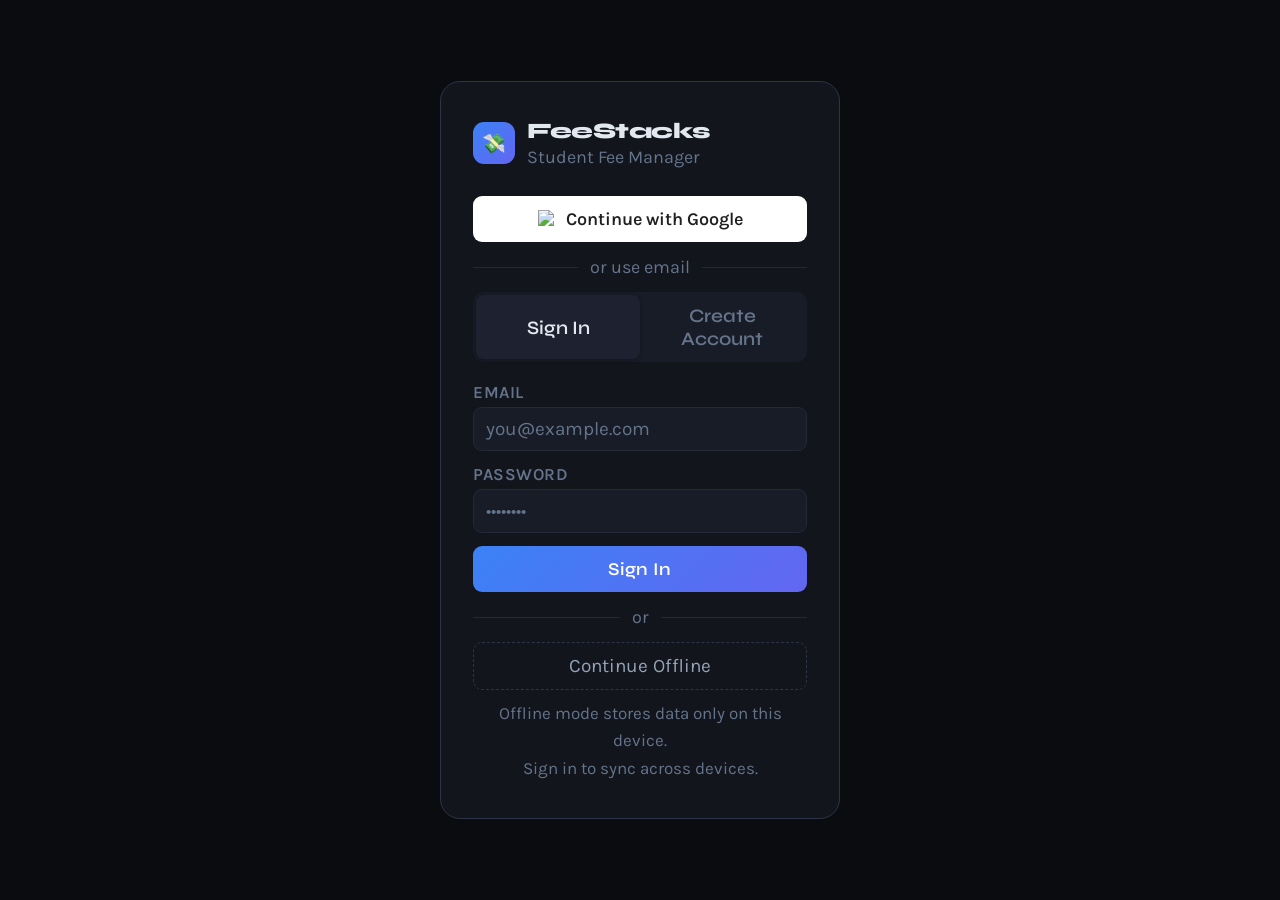
==== admin.html @ 05fa2f5c "updated project with new code" ====
<!DOCTYPE html>
<html lang="en" data-theme="dark">
<head>
  <meta charset="UTF-8">
  <meta name="viewport" content="width=device-width, initial-scale=1.0">
  <title>FeeStacks — Student Fee Manager</title>
  <meta name="description" content="FeeStacks — Smart student fee management for tutors and coaching centres.">
  <meta name="theme-color" content="#0a0c10">
  <link href="https://fonts.googleapis.com/css2?family=Syne:wght@400;600;700;800&family=Karla:wght@300;400;500;600&display=swap" rel="stylesheet">
  <link rel="stylesheet" href="css/base.css">
  <link rel="stylesheet" href="css/sidebar.css">
  <link rel="stylesheet" href="css/newfeatures.css">
  <link rel="stylesheet" href="css/app.css">
  <link rel="stylesheet" href="css/components.css">
<style>
  .sync-dot.error { background: var(--red); box-shadow: 0 0 6px rgba(239,68,68,.5); }
  .sync-status { cursor: help; }
</style>
</head>
<body>

<!-- ═══════════════ AUTH SCREEN ═══════════════ -->
<div id="auth-screen">
  <div class="auth-card">
    <div class="auth-logo">
      <div class="auth-logo-icon">💸</div>
      <div>
        <div class="auth-logo-name">FeeStacks</div>
        <div class="auth-logo-sub">Student Fee Manager</div>
      </div>
    </div>

    <button class="btn-google" onclick="doGoogleLogin()">
      <img src="https://www.gstatic.com/firebasejs/ui/2.0.0/images/auth/google.svg" alt="G">
      Continue with Google
    </button>

    <div class="auth-divider"><span>or use email</span></div>

    <div class="auth-tabs">
      <button class="auth-tab active" onclick="switchAuthTab('login',this)">Sign In</button>
      <button class="auth-tab" onclick="switchAuthTab('signup',this)">Create Account</button>
    </div>

    <div id="auth-login">
      <div class="fg"><label>Email</label><input class="fi" type="email" id="login-email" placeholder="you@example.com"></div>
      <div class="fg"><label>Password</label><input class="fi" type="password" id="login-pass" placeholder="••••••••"></div>
      <button class="btn-primary" onclick="doLogin()">Sign In</button>
    </div>
    <div id="auth-signup" style="display:none">
      <div class="fg"><label>Email</label><input class="fi" type="email" id="signup-email" placeholder="you@example.com"></div>
      <div class="fg"><label>Password</label><input class="fi" type="password" id="signup-pass" placeholder="min 6 characters"></div>
      <button class="btn-primary" onclick="doSignup()">Create Account</button>
    </div>

    <div class="auth-divider"><span>or</span></div>
    <button class="btn-offline" onclick="goOffline()">Continue Offline</button>
    <p class="auth-note">Offline mode stores data only on this device.<br>Sign in to sync across devices.</p>
  </div>
</div>

<!-- ═══════════════ APP SCREEN ═══════════════ -->
<div id="app-screen">
<div id="app-layout">

  <!-- SIDEBAR -->
  <div id="sidebar">
    <div class="sidebar-logo">
      <div class="sidebar-logo-icon">💸</div>
      <div class="sidebar-logo-name">FeeStacks</div>
    </div>
    <div class="sidebar-nav">
      <button class="nav-item active" data-page="students" onclick="navigateTo('students')">
        <span class="nav-icon">👨‍🎓</span><span class="nav-label">Students</span>
      </button>
      <button class="nav-item" data-page="faculty" onclick="navigateTo('faculty')">
        <span class="nav-icon">👩‍🏫</span><span class="nav-label">Faculty</span>
      </button>
      <button class="nav-item" data-page="attendance" onclick="navigateTo('attendance')">
        <span class="nav-icon">📝</span><span class="nav-label">Attendance</span>
      </button>
      <button class="nav-item" data-page="timetable" onclick="navigateTo('timetable')">
        <span class="nav-icon">📅</span><span class="nav-label">Timetable</span>
      </button>
      <button class="nav-item" data-page="programs" onclick="navigateTo('programs')">
        <span class="nav-icon">🎓</span><span class="nav-label">Special Programs</span>
      </button>
      <button class="nav-item" data-page="graph" onclick="navigateTo('graph')">
        <span class="nav-icon">📊</span><span class="nav-label">Graph</span>
      </button>
      <button class="nav-item" data-page="settings" onclick="navigateTo('settings')">
        <span class="nav-icon">⚙️</span><span class="nav-label">Settings</span>
      </button>
    </div>
  </div>

  <!-- MAIN AREA -->
  <div class="app-main">

    <!-- TOP NAV -->
    <nav id="main-nav">
      <div class="nav-logo" style="gap:8px">
        <button onclick="toggleSidebar()" style="background:none;border:none;cursor:pointer;font-size:18px;color:var(--muted);padding:4px">☰</button>
        <div id="page-title" style="font-family:var(--font-d);font-size:16px;font-weight:700;color:var(--muted2)">Students</div>
      </div>
      <div class="nav-right">
        <button id="theme-toggle" onclick="toggleTheme()" title="Toggle theme">☀️</button>
        <div class="sync-status" id="sync-wrap" style="cursor:help">
          <div class="sync-dot" id="sync-dot"></div>
          <span id="sync-label">Offline</span>
        </div>
        <div class="user-chip" id="user-chip" style="display:none">
          <span>👤</span><span id="user-email-label"></span>
        </div>
        <button class="btn-logout" onclick="doLogout()">Sign Out</button>
      </div>
    </nav>

    <!-- ═══ STUDENTS PAGE ═══ -->
    <div id="page-students" class="page">
      <div class="summary-strip">
        <div class="sum-card" style="animation-delay:.05s"><div class="sum-label">Total Students</div><div class="sum-val" id="s-total">0</div><div class="sum-sub">enrolled</div></div>
        <div class="sum-card" style="animation-delay:.1s"><div class="sum-label">Collected (All Time)</div><div class="sum-val green" id="s-collected">₹0</div><div class="sum-sub">total received</div></div>
        <div class="sum-card" style="animation-delay:.15s"><div class="sum-label">Outstanding</div><div class="sum-val red" id="s-pending">₹0</div><div class="sum-sub">fees due</div></div>
        <div class="sum-card" style="animation-delay:.2s"><div class="sum-label">Overdue (2+ mo)</div><div class="sum-val yellow" id="s-overdue">0</div><div class="sum-sub">students</div></div>
      </div>
      <div class="main-grid">
        <!-- List -->
        <div>
          <div class="panel">
            <div class="panel-head">
              <div class="panel-title">All Students</div>
              <span id="list-count" class="list-count">0 students</span>
            </div>
            <div class="panel-body">
              <!-- MESSAGE ALL BAR -->
              <div class="msg-all-bar">
                <button class="btn-msg-all" onclick="openMessageAll('all')">💬 Message All Students</button>
                <button class="btn-msg-all dues" onclick="openMessageAll('dues')">⚠️ Message Students with Dues</button>
              </div>
              <div class="controls">
                <div class="search-wrap">
                  <span class="search-icon">🔍</span>
                  <input type="text" id="search-inp" placeholder="Search by name, class, board…" oninput="renderStudents()">
                </div>
                <div class="filter-tabs">
                  <button class="ftab active" onclick="setFilter('all',this)">All</button>
                  <button class="ftab" onclick="setFilter('red',this)">Overdue</button>
                  <button class="ftab" onclick="setFilter('blue',this)">Partial</button>
                  <button class="ftab" onclick="setFilter('green',this)">Paid</button>
                </div>
              </div>
              <div class="students-list" id="students-list">
                <div class="empty-state"><div class="empty-icon">📋</div><p>No students yet</p><small>Add a student using the form →</small></div>
              </div>
            </div>
          </div>
        </div>
        <!-- Form -->
        <div>
          <div class="panel form-sticky">
            <div class="panel-head"><div class="panel-title">Enroll New Student</div></div>
            <div class="panel-body">
              <div class="form-row">
                <div class="fg"><label>Full Name *</label><input class="fi" type="text" id="f-name" placeholder="e.g. Rahul Sharma"></div>
                <div class="fg"><label>Phone / Parent</label><input class="fi" type="text" id="f-phone" placeholder="+91 98765 43210"></div>
              </div>
              <div class="form-row">
                <div class="fg"><label>Class *</label>
                  <select class="fi" id="f-class">
                    <option value="">Select class</option>
                    <option>Class 1</option><option>Class 2</option><option>Class 3</option><option>Class 4</option><option>Class 5</option><option>Class 6</option><option>Class 7</option><option>Class 8</option><option>Class 9</option><option>Class 10</option><option>Class 11</option><option>Class 12</option><option>College / Other</option>
                  </select>
                </div>
                <div class="fg"><label>Board *</label>
                  <select class="fi" id="f-board">
                    <option value="">Select board</option>
                    <option>CBSE</option><option>ICSE</option><option>State Board</option><option>IB</option><option>IGCSE</option><option>Other</option>
                  </select>
                </div>
              </div>
              <div class="fg"><label>School Name</label><input class="fi" type="text" id="f-school" placeholder="e.g. Delhi Public School"></div>
              <div class="form-row">
                <div class="fg"><label>Subject / Course</label><input class="fi" type="text" id="f-course" placeholder="e.g. Physics, Maths"></div>
                <div class="fg"><label>Joining Date *</label><input class="fi" type="date" id="f-date"></div>
              </div>
              <div class="fg"><label>Monthly Fee (₹) *</label>
                <div class="pfx-wrap"><span class="pfx">₹</span><input class="fi pfx-input" type="number" id="f-fee" placeholder="e.g. 2500" min="0"></div>
              </div>
              <div class="fg"><label>Enrollment Type</label>
                <select class="fi" id="f-progtype">
                  <option value="regular">Regular Class</option>
                  <option value="summer">Summer Program</option>
                  <option value="winter">Winter Program</option>
                  <option value="both">Regular + Special Program</option>
                </select>
              </div>
              <div class="section-sep">One-Time Special Fees <span style="font-weight:400;text-transform:none;letter-spacing:0">(optional)</span></div>
              <div class="special-fees-list" id="form-sf-list"></div>
              <div class="sf-add-row">
                <input class="fi sf-fi" type="text" id="sf-name-inp" placeholder="Label (e.g. Books, Kit)">
                <input class="fi sf-fi sf-amt-inp" type="number" id="sf-amt-inp" placeholder="₹ Amt" min="0">
                <button class="btn-add-sf" onclick="addFormSF()">+ Add</button>
              </div>
              <button class="btn-primary" style="margin-top:18px" onclick="addStudent()">+ Enroll Student</button>
            </div>
          </div>
        </div>
      </div>
    </div>

    <!-- ═══ FACULTY PAGE ═══ -->
    <div id="page-faculty" class="page" style="display:none">
      <div class="fac-summary-strip">
        <div class="sum-card"><div class="sum-label">Total Teachers</div><div class="sum-val" id="fac-total">0</div><div class="sum-sub">faculty</div></div>
        <div class="sum-card"><div class="sum-label">Monthly Payroll</div><div class="sum-val yellow" id="fac-total-sal">₹0</div><div class="sum-sub">total salaries</div></div>
        <div class="sum-card"><div class="sum-label">Paid This Month</div><div class="sum-val green" id="fac-paid-sal">₹0</div><div class="sum-sub">salaries paid</div></div>
        <div class="sum-card"><div class="sum-label">Still Due</div><div class="sum-val red" id="fac-due-sal">₹0</div><div class="sum-sub">unpaid salaries</div></div>
      </div>
      <div class="main-grid">
        <div>
          <div class="panel">
            <div class="panel-head"><div class="panel-title">Faculty</div></div>
            <div class="panel-body">
              <div class="faculty-list" id="faculty-list">
                <div class="empty-state"><div class="empty-icon">👩‍🏫</div><p>No faculty added yet</p><small>Add teachers using the form →</small></div>
              </div>
            </div>
          </div>
        </div>
        <div>
          <div class="panel form-sticky">
            <div class="panel-head"><div class="panel-title">Add Teacher</div></div>
            <div class="panel-body">
              <div class="form-row">
                <div class="fg"><label>Full Name *</label><input class="fi" type="text" id="fac-name" placeholder="e.g. Priya Nair"></div>
                <div class="fg"><label>Phone</label><input class="fi" type="text" id="fac-phone" placeholder="+91 98765 43210"></div>
              </div>
              <div class="form-row">
                <div class="fg"><label>Monthly Salary *</label>
                  <div class="pfx-wrap"><span class="pfx">₹</span><input class="fi pfx-input" type="number" id="fac-salary" placeholder="e.g. 20000" min="0"></div>
                </div>
                <div class="fg"><label>Joining Date *</label><input class="fi" type="date" id="fac-date"></div>
              </div>
              <div class="fg"><label>Qualification</label><input class="fi" type="text" id="fac-qual" placeholder="e.g. M.Sc Physics, B.Ed"></div>
              <div class="section-sep">Subjects / Classes</div>
              <div class="subject-tags-wrap" id="faculty-subject-tags"></div>
              <div class="subject-inp-row">
                <input class="fi" type="text" id="fac-subject-inp" placeholder="e.g. Class 9 Physics" onkeydown="if(event.key==='Enter'){addFacultySubject();event.preventDefault();}">
                <button onclick="addFacultySubject()">+ Add</button>
              </div>
              <button class="btn-primary" style="margin-top:18px" onclick="addFaculty()">+ Add Teacher</button>
            </div>
          </div>
        </div>
      </div>
    </div>

    <!-- ═══ PROGRAMS PAGE ═══ -->
    <div id="page-programs" class="page" style="display:none">
      <div class="main-grid">
        <div>
          <div class="panel">
            <div class="panel-head"><div class="panel-title">Special Programs</div></div>
            <div class="panel-body">
              <div class="programs-list" id="programs-list">
                <div class="empty-state"><div class="empty-icon">🎓</div><p>No programs yet</p><small>Create a special program using the form →</small></div>
              </div>
            </div>
          </div>
        </div>
        <div>
          <div class="panel form-sticky">
            <div class="panel-head"><div class="panel-title">Create Program</div></div>
            <div class="panel-body">
              <div class="fg"><label>Program Name *</label><input class="fi" type="text" id="prog-name" placeholder="e.g. Summer Bootcamp 2025"></div>
              <div class="fg"><label>Program Fee (₹) *</label>
                <div class="pfx-wrap"><span class="pfx">₹</span><input class="fi pfx-input" type="number" id="prog-fee" placeholder="e.g. 5000" min="0"></div>
              </div>
              <div class="section-sep">Program Duration</div>
              <div class="form-row">
                <div class="fg"><label>Start Month</label>
                  <select class="fi" id="prog-start-month">
                    <option value="">Month</option>
                    <option value="1">January</option><option value="2">February</option><option value="3">March</option><option value="4">April</option><option value="5">May</option><option value="6">June</option><option value="7">July</option><option value="8">August</option><option value="9">September</option><option value="10">October</option><option value="11">November</option><option value="12">December</option>
                  </select>
                </div>
                <div class="fg"><label>Start Year</label><input class="fi" type="number" id="prog-start-year" placeholder="e.g. 2025" min="2020" max="2035"></div>
              </div>
              <div class="form-row">
                <div class="fg"><label>End Month</label>
                  <select class="fi" id="prog-end-month">
                    <option value="">Month</option>
                    <option value="1">January</option><option value="2">February</option><option value="3">March</option><option value="4">April</option><option value="5">May</option><option value="6">June</option><option value="7">July</option><option value="8">August</option><option value="9">September</option><option value="10">October</option><option value="11">November</option><option value="12">December</option>
                  </select>
                </div>
                <div class="fg"><label>End Year</label><input class="fi" type="number" id="prog-end-year" placeholder="e.g. 2025" min="2020" max="2035"></div>
              </div>
              <div class="fg"><label>Description (optional)</label><input class="fi" type="text" id="prog-desc" placeholder="Brief description…"></div>
              <button class="btn-primary" style="margin-top:6px" onclick="addProgram()">+ Create Program</button>
            </div>
          </div>
        </div>
      </div>
    </div>

    <!-- ═══ GRAPH PAGE ═══ -->
    <div id="page-graph" class="page" style="display:none">
      <div class="graph-controls">
        <button class="graph-tab active" onclick="setGraphMode('current',this)">This Month</button>
        <button class="graph-tab" onclick="setGraphMode('3months',this)">Last 3 Months</button>
        <button class="graph-tab" onclick="setGraphMode('6months',this)">Last 6 Months</button>
        <button class="graph-tab" onclick="setGraphMode('year',this)">Last 12 Months</button>
      </div>
      <div class="graph-canvas-wrap">
        <canvas id="revenue-chart"></canvas>
      </div>
    </div>

    <!-- ═══ ATTENDANCE PAGE ═══ -->
    <div id="page-attendance" class="page" style="display:none">
      <div class="att-controls-bar">
        <div class="att-date-nav">
          <button onclick="changeAttendanceDate(-1)">◀</button>
          <span id="att-date-display">Today</span>
          <button onclick="changeAttendanceDate(1)">▶</button>
        </div>
        <input type="date" class="att-date-picker" id="att-date-inp"
          onchange="goToAttendanceDate(this.value)">
      </div>
      <div id="att-summary"></div>
      <div id="att-class-filter"></div>
      <div id="attendance-list"></div>
    </div>

    <!-- ═══ TIMETABLE PAGE ═══ -->
    <div id="page-timetable" class="page" style="display:none">
      <!-- Working Days -->
      <div class="tt-setup-panel">
        <div class="tt-setup-title">⚙️ Working Days</div>
        <div class="tt-days-wrap" id="tt-days-wrap"></div>
      </div>

      <!-- Day Tabs -->
      <div style="display:flex;gap:8px;flex-wrap:wrap;margin-bottom:20px" id="tt-day-tabs"></div>

      <!-- Per-day settings -->
      <div class="tt-setup-panel" id="tt-day-settings"></div>

      <!-- Grid -->
      <div class="panel" style="margin-top:20px">
        <div class="panel-head"><div class="panel-title">📅 Schedule</div></div>
        <div class="panel-body"><div id="tt-grid"></div></div>
      </div>
    </div>

    <!-- ═══- ═══ SETTINGS PAGE ═══ -->
    <div id="page-settings" class="page" style="display:none">
      <div class="panel" style="max-width:500px">
        <div class="panel-head"><div class="panel-title">Settings</div></div>
        <div class="panel-body">
          <div class="section-sep">Account</div>
          <div class="detail-grid" id="settings-user-info"></div>
          <div class="section-sep" style="margin-top:20px">Appearance</div>
          <div style="display:flex;align-items:center;justify-content:space-between;padding:12px 0;border-bottom:1px solid var(--border)">
            <div>
              <div style="font-weight:600;font-size:14px">Theme</div>
              <div style="font-size:12px;color:var(--muted)">Switch between dark and light mode</div>
            </div>
            <button id="theme-toggle-settings" onclick="toggleTheme();renderSettings()" style="background:var(--surf2);border:1.5px solid var(--border2);border-radius:8px;padding:8px 16px;cursor:pointer;font-family:var(--font-b);font-size:13px;color:var(--text)">Toggle Theme</button>
          </div>
          <div class="section-sep" style="margin-top:20px">Data</div>
          <div style="display:flex;align-items:center;justify-content:space-between;padding:12px 0">
            <div>
              <div style="font-weight:600;font-size:14px;color:var(--red)">Clear All Data</div>
              <div style="font-size:12px;color:var(--muted)">Permanently delete all students, faculty and programs</div>
            </div>
            <button onclick="if(confirm('Delete ALL data? This is permanent.')){window.students=[];window.faculty=[];window.programs=[];saveAll();toast('All data cleared','red');}" style="background:rgba(239,68,68,.1);border:1.5px solid rgba(239,68,68,.3);border-radius:8px;padding:8px 14px;color:var(--red);font-family:var(--font-b);font-size:13px;cursor:pointer;">Delete All</button>
          </div>
          <div style="margin-top:16px">
            <button class="btn-logout" style="width:100%;padding:12px;border-radius:var(--rad-sm)" onclick="doLogout()">Sign Out</button>
          </div>
        </div>
      </div>
    </div>

  </div><!-- /app-main -->
</div><!-- /app-layout -->
</div><!-- /app-screen -->

<!-- TOAST -->
<div class="toast" id="toast"><span id="toast-icon"></span><span id="toast-msg"></span></div>

<!-- SCRIPTS -->
<script src="js/utils.js"></script>
  <script src="js/storage.js"></script>
  <script src="js/students.js"></script>
  <script src="js/faculty.js"></script>
  <script src="js/programs.js"></script>
  <script src="js/attendance.js"></script>
  <script src="js/timetable.js"></script>
  <script src="js/messageall.js"></script>
  <script src="js/render.js"></script>
  <script src="js/nav.js"></script>
  <script src="js/auth.js"></script>
  <script type="module" src="js/firebase-init.js"></script>
<script>
  document.addEventListener("DOMContentLoaded", () => {
    ["f-date","fac-date"].forEach(id => {
      const el=document.getElementById(id); if(el) el.valueAsDate=new Date();
    });
    loadTheme();
  });
</script>
</body>
</html>
---- css/base.css ----
/* FeeStacks — css/base.css */
/* Dark theme (default) */
:root, [data-theme="dark"] {
  --bg:      #0a0c10;
  --surf:    #12151c;
  --surf2:   #181c26;
  --surf3:   #1e2230;
  --border:  #252836;
  --border2: #2e3347;
  --accent:  #3b82f6;
  --accent-g:linear-gradient(135deg,#3b82f6,#6366f1);
  --green:   #22c55e; --green-d: rgba(34,197,94,.15);
  --blue:    #38bdf8; --blue-d:  rgba(56,189,248,.15);
  --red:     #ef4444; --red-d:   rgba(239,68,68,.15);
  --yellow:  #f59e0b; --yellow-d:rgba(245,158,11,.15);
  --text:    #e2e8f0; --muted:   #64748b; --muted2:  #94a3b8;
  --font-d: 'Syne', sans-serif;
  --font-b: 'Karla', sans-serif;
  --rad: 14px; --rad-sm: 9px;
  --sidebar-w: 220px;
  --sidebar-w-collapsed: 60px;
}

/* Light theme */
[data-theme="light"] {
  --bg:      #f1f5f9;
  --surf:    #ffffff;
  --surf2:   #f8fafc;
  --surf3:   #f1f5f9;
  --border:  #e2e8f0;
  --border2: #cbd5e1;
  --text:    #0f172a;
  --muted:   #64748b;
  --muted2:  #475569;
}

*, *::before, *::after { margin:0; padding:0; box-sizing:border-box; }
html { scroll-behavior:smooth; }

body {
  background:var(--bg); color:var(--text);
  font-family:var(--font-b); font-size:18px;
  min-height:100vh; overflow-x:hidden;
  transition:background .3s, color .3s;
}

::-webkit-scrollbar { width:5px; }
::-webkit-scrollbar-track { background:var(--bg); }
::-webkit-scrollbar-thumb { background:var(--border2); border-radius:3px; }

.green  { color:var(--green); }
.blue   { color:var(--blue); }
.red    { color:var(--red); }
.yellow { color:var(--yellow); }

/* ── APP LAYOUT ── */
#app-screen {
  display:none;
  flex-direction:row;
  height:100vh;
  overflow:hidden;
}

.app-main {
  flex:1; overflow-y:auto;
  display:flex; flex-direction:column;
  min-width:0;
}

/* ── TOP NAV ── */
#main-nav {
  display:flex; align-items:center; justify-content:space-between;
  padding:14px 24px;
  border-bottom:1px solid var(--border);
  background:var(--surf);
  backdrop-filter:blur(12px);
  position:sticky; top:0; z-index:50;
  flex-shrink:0;
}

.nav-logo { display:flex; align-items:center; gap:10px; }
.nav-logo-icon {
  width:34px; height:34px; border-radius:9px;
  background:var(--accent-g);
  display:flex; align-items:center; justify-content:center; font-size:19px;
}
.nav-logo-name { font-family:var(--font-d); font-size:22px; font-weight:800; letter-spacing:-.3px; }

.nav-right { display:flex; align-items:center; gap:12px; }

.sync-status { display:flex; align-items:center; gap:6px; font-size:18px; color:var(--muted); }
.sync-dot { width:7px; height:7px; border-radius:50%; background:var(--muted); transition:background .3s; }
.sync-dot.online  { background:var(--green); box-shadow:0 0 6px rgba(34,197,94,.5); }
.sync-dot.syncing { background:var(--yellow); animation:pulse 1s infinite; }

.user-chip {
  display:flex; align-items:center; gap:7px;
  background:var(--surf2); border:1px solid var(--border2);
  border-radius:100px; padding:5px 12px; font-size:18px;
}

.btn-logout {
  background:transparent; border:1.5px solid var(--border2);
  border-radius:8px; padding:6px 12px; color:var(--muted);
  font-family:var(--font-b); font-size:18px; cursor:pointer; transition:all .2s;
}
.btn-logout:hover { border-color:var(--red); color:var(--red); }

#theme-toggle {
  background:var(--surf2); border:1.5px solid var(--border2);
  border-radius:8px; width:34px; height:34px; cursor:pointer;
  font-size:20px; display:flex; align-items:center; justify-content:center;
  transition:all .2s;
}
#theme-toggle:hover { border-color:var(--accent); }

/* ── PAGE CONTAINER ── */
.page { padding:28px 28px 80px; flex:1; }

/* ── SUMMARY STRIP ── */
.summary-strip {
  display:grid; grid-template-columns:repeat(4,1fr);
  gap:14px; margin-bottom:28px;
}
.sum-card {
  background:var(--surf); border:1px solid var(--border);
  border-radius:var(--rad); padding:18px 20px;
  animation:fadeUp .4s ease both;
}
.sum-label { font-size:17px; color:var(--muted); font-weight:600; letter-spacing:.5px; text-transform:uppercase; margin-bottom:8px; }
.sum-val { font-family:var(--font-d); font-size:26px; font-weight:700; line-height:1; }
.sum-sub { font-size:17px; color:var(--muted); margin-top:5px; }

/* ── PANEL ── */
.panel { background:var(--surf); border:1px solid var(--border); border-radius:20px; overflow:hidden; }
.panel-head { display:flex; align-items:center; justify-content:space-between; padding:18px 22px; border-bottom:1px solid var(--border); }
.panel-title { font-family:var(--font-d); font-size:20px; font-weight:700; }
.panel-body { padding:18px 22px; }
.list-count { font-size:18px; color:var(--muted); }

/* ── MAIN GRID ── */
.main-grid { display:grid; grid-template-columns:1fr 360px; gap:22px; align-items:start; }
.form-sticky { position:sticky; top:80px; }

/* ── ANIMATIONS ── */
@keyframes fadeUp { from{opacity:0;transform:translateY(12px)} to{opacity:1;transform:translateY(0)} }
@keyframes pulse  { 0%,100%{opacity:1} 50%{opacity:.4} }

/* ── RESPONSIVE ── */
@media(max-width:960px) {
  .main-grid { grid-template-columns:1fr; }
  .form-sticky { position:static; }
  .summary-strip { grid-template-columns:1fr 1fr; }
}
@media(max-width:500px) {
  .page { padding:16px 14px 60px; }
  .summary-strip { grid-template-columns:1fr 1fr; }
}
---- css/sidebar.css ----
/* FeeStacks — css/sidebar.css */

#sidebar {
  width: var(--sidebar-w);
  background: var(--surf);
  border-right: 1px solid var(--border);
  display: flex;
  flex-direction: column;
  flex-shrink: 0;
  transition: width .3s ease;
  overflow: hidden;
  z-index: 200;
  position: relative;
}

#sidebar.collapsed { width: var(--sidebar-w-collapsed); }

.sidebar-logo {
  display: flex;
  align-items: center;
  gap: 10px;
  padding: 20px 16px 16px;
  border-bottom: 1px solid var(--border);
  flex-shrink: 0;
  overflow: hidden;
  white-space: nowrap;
}

.sidebar-logo-icon {
  width: 34px; height: 34px; min-width: 34px;
  border-radius: 9px;
  background: var(--accent-g);
  display: flex; align-items: center; justify-content: center;
  font-size: 15px;
}

.sidebar-logo-name {
  font-family: var(--font-d);
  font-size: 17px;
  font-weight: 800;
  letter-spacing: -.3px;
  transition: opacity .2s;
}

#sidebar.collapsed .sidebar-logo-name { opacity: 0; pointer-events: none; }

/* Toggle button */
.sidebar-toggle {
  position: absolute;
  top: 20px;
  right: -12px;
  width: 24px; height: 24px;
  background: var(--surf);
  border: 1px solid var(--border2);
  border-radius: 50%;
  cursor: pointer;
  display: flex; align-items: center; justify-content: center;
  font-size: 12px;
  z-index: 10;
  transition: all .2s;
  box-shadow: 0 2px 8px rgba(0,0,0,.2);
}
.sidebar-toggle:hover { background: var(--accent); color: #fff; border-color: var(--accent); }

/* Nav items */
.sidebar-nav {
  flex: 1;
  padding: 12px 8px;
  display: flex;
  flex-direction: column;
  gap: 4px;
  overflow: hidden;
}

.nav-item {
  display: flex;
  align-items: center;
  gap: 12px;
  padding: 10px 12px;
  border-radius: 10px;
  cursor: pointer;
  color: var(--muted);
  transition: all .2s;
  white-space: nowrap;
  overflow: hidden;
  border: none;
  background: transparent;
  width: 100%;
  text-align: left;
  font-family: var(--font-b);
  font-size: 14px;
  font-weight: 500;
}

.nav-item:hover { background: var(--surf2); color: var(--text); }
.nav-item.active { background: rgba(59,130,246,.12); color: var(--accent); font-weight: 600; }
.nav-item.active .nav-icon { transform: scale(1.1); }

.nav-icon { font-size: 18px; min-width: 20px; text-align: center; flex-shrink: 0; }

.nav-label {
  font-size: 13px;
  transition: opacity .2s;
}

#sidebar.collapsed .nav-label { opacity: 0; width: 0; overflow: hidden; }

/* Sidebar bottom */
.sidebar-bottom {
  padding: 12px 8px;
  border-top: 1px solid var(--border);
  flex-shrink: 0;
}

/* App layout */
#app-layout {
  display: flex;
  flex-direction: row;
  flex: 1;
  min-width: 0;
  height: 100%;
}

@media(max-width: 768px) {
  #sidebar {
    position: fixed;
    left: 0; top: 0; bottom: 0;
    z-index: 300;
    transform: translateX(0);
    box-shadow: 4px 0 20px rgba(0,0,0,.3);
  }
  #sidebar.collapsed {
    width: 0;
    transform: translateX(-100%);
  }
  .sidebar-toggle { display: none; }
}
---- css/newfeatures.css ----
/* FeeStacks — css/newfeatures.css */

/* ══════════════════════════════════════════
   ATTENDANCE PAGE
══════════════════════════════════════════ */
.att-controls-bar {
  display: flex; align-items: center; gap:12px;
  margin-bottom: 20px; flex-wrap: wrap;
}
.att-date-nav {
  display: flex; align-items: center; gap:10px;
  background: var(--surf); border:1px solid var(--border);
  border-radius: var(--rad-sm); padding: 8px 14px;
}
.att-date-nav button {
  background: none; border: none; cursor: pointer;
  color: var(--muted); font-size: 18px; padding: 0 4px;
  transition: color .2s;
}
.att-date-nav button:hover { color: var(--accent); }
#att-date-display { font-weight: 600; font-size: 16px; white-space: nowrap; }

.att-date-picker {
  background: var(--surf2); border: 1.5px solid var(--border);
  border-radius: var(--rad-sm); padding: 8px 12px;
  color: var(--text); font-family: var(--font-b); font-size: 15px;
  outline: none; cursor: pointer;
}
.att-date-picker:focus { border-color: var(--accent); }

#att-summary {
  display: flex; gap: 14px; margin-bottom: 20px; flex-wrap: wrap;
}
.att-sum-item {
  background: var(--surf); border: 1px solid var(--border);
  border-radius: 10px; padding: 10px 18px;
  font-size: 15px; display: flex; align-items: center; gap: 8px;
}
.att-sum-item.green { border-color: rgba(34,197,94,.3); color: var(--green); }
.att-sum-item.red   { border-color: rgba(239,68,68,.3);  color: var(--red); }
.att-sum-item.muted { color: var(--muted); }
.att-sum-item strong { font-size: 18px; font-family: var(--font-d); }

#att-class-filter { display: flex; gap: 6px; flex-wrap: wrap; margin-bottom: 16px; }

/* Attendance rows */
.att-row {
  display: flex; align-items: center; gap: 14px;
  padding: 14px 18px;
  background: var(--surf2); border: 1.5px solid var(--border);
  border-radius: var(--rad); margin-bottom: 10px;
  transition: border-color .2s;
  animation: fadeUp .25s ease both;
}
.att-row:has(.att-toggle.present) { border-color: rgba(34,197,94,.3); }
.att-row:has(.att-toggle.absent)  { border-color: rgba(239,68,68,.3); }

.att-avatar {
  width: 40px; height: 40px; border-radius: 50%;
  display: flex; align-items: center; justify-content: center;
  font-family: var(--font-d); font-size: 15px; font-weight: 700;
  flex-shrink: 0;
}
.att-info { flex: 1; min-width: 0; }
.att-name { font-family: var(--font-d); font-size: 16px; font-weight: 700; margin-bottom: 2px; }
.att-meta { font-size: 13px; color: var(--muted); }

.att-label {
  font-size: 13px; font-weight: 600; min-width: 80px; text-align: center;
  padding: 4px 10px; border-radius: 100px;
}
.att-label.present  { color: var(--green); background: var(--green-d); }
.att-label.absent   { color: var(--red);   background: var(--red-d); }
.att-label.unmarked { color: var(--muted); background: var(--surf3); }

.att-controls { display: flex; align-items: center; gap: 10px; flex-shrink: 0; }

/* Attendance toggle slider */
.att-toggle {
  width: 56px; height: 28px;
  border-radius: 100px;
  background: var(--surf3);
  border: 1.5px solid var(--border2);
  cursor: pointer;
  position: relative;
  transition: background .25s, border-color .25s;
  flex-shrink: 0;
}
.att-toggle.present {
  background: rgba(34,197,94,.2);
  border-color: var(--green);
}
.att-toggle.absent {
  background: rgba(239,68,68,.2);
  border-color: var(--red);
}
.att-toggle-inner {
  position: absolute;
  top: 3px; left: 3px;
  width: 20px; height: 20px;
  border-radius: 50%;
  background: var(--muted);
  transition: transform .25s, background .25s;
}
.att-toggle.present .att-toggle-inner {
  transform: translateX(28px);
  background: var(--green);
}
.att-toggle.absent .att-toggle-inner {
  transform: translateX(14px);
  background: var(--red);
}

.att-wa-btn {
  background: none; border: none; cursor: pointer;
  font-size: 20px; padding: 4px; border-radius: 8px;
  transition: background .2s;
}
.att-wa-btn:hover { background: rgba(37,211,102,.15); }

/* ══════════════════════════════════════════
   TIMETABLE PAGE
══════════════════════════════════════════ */
.tt-setup-panel {
  background: var(--surf); border: 1px solid var(--border);
  border-radius: var(--rad); padding: 20px 24px; margin-bottom: 24px;
}
.tt-setup-title {
  font-family: var(--font-d); font-size: 16px; font-weight: 700;
  margin-bottom: 16px;
}

/* Day checkboxes */
.tt-days-wrap { display: flex; gap: 8px; flex-wrap: wrap; margin-bottom: 16px; }
.tt-day-chk {
  display: flex; align-items: center; gap: 6px;
  padding: 8px 14px; border-radius: 100px;
  border: 1.5px solid var(--border2);
  cursor: pointer; font-size: 14px; color: var(--muted);
  transition: all .2s; user-select: none;
}
.tt-day-chk input { display: none; }
.tt-day-chk.checked {
  background: rgba(59,130,246,.12);
  border-color: var(--accent); color: var(--accent); font-weight: 600;
}
.tt-day-chk:hover { border-color: var(--accent); color: var(--accent); }

/* Timing row */
.tt-timing-row {
  display: flex; align-items: center; gap: 12px; flex-wrap: wrap; margin-bottom: 16px;
}
.tt-time-inp {
  background: var(--surf2); border: 1.5px solid var(--border);
  border-radius: var(--rad-sm); padding: 8px 12px;
  color: var(--text); font-family: var(--font-b); font-size: 15px;
  outline: none; transition: border-color .2s;
}
.tt-time-inp:focus { border-color: var(--accent); }

/* Period items */
.tt-period-item {
  display: flex; align-items: center; gap: 12px;
  background: var(--surf3); border: 1px solid var(--border);
  border-radius: 8px; padding: 8px 12px; margin-bottom: 6px;
  font-size: 14px;
}
.tt-period-time  { color: var(--accent); font-weight: 600; min-width: 100px; }
.tt-period-label { flex: 1; }

/* Add period row */
.tt-add-period-row {
  display: flex; gap: 8px; align-items: center; flex-wrap: wrap; margin-top: 10px;
}
.tt-add-period-row input {
  background: var(--surf2); border: 1.5px solid var(--border);
  border-radius: var(--rad-sm); padding: 8px 10px;
  color: var(--text); font-family: var(--font-b); font-size: 14px;
  outline: none; transition: border-color .2s;
}
.tt-add-period-row input:focus { border-color: var(--accent); }
.tt-add-period-row input[type="text"] { flex: 1; min-width: 100px; }

/* Timetable grid */
.tt-grid-wrap { overflow-x: auto; }
.tt-table {
  width: 100%; border-collapse: collapse;
  font-size: 13px;
}
.tt-th-period, .tt-th-day {
  padding: 10px 14px;
  background: var(--surf2);
  border: 1px solid var(--border);
  font-family: var(--font-d); font-weight: 700;
  text-align: left; white-space: nowrap;
}
.tt-th-day { text-align: center; }
.tt-td-period {
  padding: 10px 14px;
  border: 1px solid var(--border);
  background: var(--surf2);
  vertical-align: top; min-width: 100px;
}
.tt-period-name { font-weight: 600; font-size: 14px; }
.tt-period-time-sm { font-size: 12px; color: var(--muted); margin-top: 2px; }
.tt-td-slot {
  border: 1px solid var(--border);
  padding: 8px; vertical-align: top;
  min-width: 160px;
}
.tt-slot-inner { display: flex; flex-direction: column; gap: 5px; }
.tt-select {
  width: 100%; background: var(--surf2);
  border: 1px solid var(--border); border-radius: 6px;
  padding: 5px 8px; color: var(--text);
  font-family: var(--font-b); font-size: 13px; outline: none;
}
.tt-select:focus { border-color: var(--accent); }
.tt-select option { background: var(--surf2); }
.tt-subj-inp {
  width: 100%; background: var(--surf2);
  border: 1px solid var(--border); border-radius: 6px;
  padding: 5px 8px; color: var(--text);
  font-family: var(--font-b); font-size: 13px; outline: none;
}
.tt-subj-inp:focus { border-color: var(--accent); }
.tt-subj-inp::placeholder { color: var(--muted); }

/* ══════════════════════════════════════════
   MESSAGE ALL MODAL
══════════════════════════════════════════ */
.modal-overlay {
  position: fixed; inset: 0; z-index: 800;
  background: rgba(0,0,0,.7); backdrop-filter: blur(6px);
  display: flex; align-items: center; justify-content: center;
  padding: 20px; animation: fadeUp .3s ease;
}
.modal-box {
  background: var(--surf); border: 1px solid var(--border2);
  border-radius: 20px; padding: 0;
  width: 100%; max-width: 520px;
  max-height: 90vh; overflow-y: auto;
  box-shadow: 0 20px 60px rgba(0,0,0,.5);
}
.modal-header {
  display: flex; align-items: center; justify-content: space-between;
  padding: 20px 24px; border-bottom: 1px solid var(--border);
}
.modal-title { font-family: var(--font-d); font-size: 18px; font-weight: 700; }
.modal-close {
  background: none; border: none; color: var(--muted);
  cursor: pointer; font-size: 18px; padding: 4px; border-radius: 6px;
  transition: color .2s;
}
.modal-close:hover { color: var(--red); }
.modal-body { padding: 20px 24px; }
.modal-desc { font-size: 14px; color: var(--muted2); margin-bottom: 14px; }
.modal-textarea {
  width: 100%; height: 180px; background: var(--surf2);
  border: 1.5px solid var(--border); border-radius: 10px;
  padding: 12px; color: var(--text); font-family: var(--font-b);
  font-size: 14px; outline: none; resize: vertical;
  line-height: 1.6;
}
.modal-actions { display: flex; gap: 10px; margin-top: 12px; }
.btn-wa-open {
  flex: 1; padding: 12px; background: #25d366;
  border: none; border-radius: var(--rad-sm);
  color: #fff; font-family: var(--font-d); font-size: 14px;
  font-weight: 600; cursor: pointer; transition: opacity .2s;
}
.btn-wa-open:hover { opacity: .88; }
.modal-phone-list { margin-top: 20px; border-top: 1px solid var(--border); padding-top: 16px; }
.modal-phone-title { font-size: 13px; font-weight: 600; color: var(--muted); margin-bottom: 10px; text-transform: uppercase; letter-spacing: .5px; }
.modal-phones { display: flex; flex-wrap: wrap; gap: 6px; margin-bottom: 12px; }
.phone-chip {
  background: var(--surf3); border: 1px solid var(--border2);
  border-radius: 100px; padding: 3px 10px; font-size: 12px; color: var(--muted2);
}
.btn-copy-phones {
  background: var(--surf2); border: 1.5px solid var(--border2);
  border-radius: 8px; padding: 8px 16px; color: var(--muted2);
  font-family: var(--font-b); font-size: 13px; cursor: pointer; transition: all .2s;
}
.btn-copy-phones:hover { border-color: var(--accent); color: var(--accent); }

/* Message All button on students page */
.msg-all-bar {
  display: flex; gap: 10px; margin-bottom: 16px; flex-wrap: wrap;
}
.btn-msg-all {
  padding: 9px 18px; border-radius: var(--rad-sm);
  border: 1.5px solid var(--border2);
  background: var(--surf2); color: var(--muted2);
  font-family: var(--font-b); font-size: 14px; font-weight: 600;
  cursor: pointer; transition: all .2s; display: flex; align-items: center; gap: 7px;
}
.btn-msg-all:hover { border-color: #25d366; color: #25d366; }
.btn-msg-all.dues:hover { border-color: var(--red); color: var(--red); }
---- css/app.css ----
/* FeeStacks — css/app.css */

/* ── CONTROLS ── */
.controls { display:flex; gap:10px; margin-bottom:16px; flex-wrap:wrap; }
.search-wrap { position:relative; flex:1; min-width:180px; }
.search-wrap input {
  width:100%; background:var(--surf2); border:1.5px solid var(--border);
  border-radius:var(--rad-sm); padding:10px 12px 10px 38px;
  color:var(--text); font-family:var(--font-b); font-size:19px; outline:none; transition:border-color .2s;
}
.search-wrap input:focus { border-color:var(--accent); }
.search-icon { position:absolute; left:12px; top:50%; transform:translateY(-50%); color:var(--muted); pointer-events:none; }
.filter-tabs { display:flex; gap:6px; flex-wrap:wrap; }
.ftab {
  padding:8px 14px; border-radius:100px; border:1.5px solid var(--border);
  background:transparent; color:var(--muted); font-family:var(--font-b);
  font-size:18px; font-weight:600; cursor:pointer; transition:all .2s;
}
.ftab.active { background:var(--accent); border-color:var(--accent); color:#fff; }
.ftab:hover:not(.active) { border-color:var(--accent); color:var(--accent); }

/* ── STUDENT CARDS ── */
.students-list { display:flex; flex-direction:column; gap:12px; }
.sc {
  background:var(--surf2); border:1.5px solid var(--border); border-radius:var(--rad);
  overflow:hidden; transition:border-color .2s,transform .2s; animation:fadeUp .3s ease both;
}
.sc:hover { transform:translateY(-1px); }
.sc.s-green { border-color:rgba(34,197,94,.3); }
.sc.s-blue  { border-color:rgba(56,189,248,.3); }
.sc.s-red   { border-color:rgba(239,68,68,.3); }

.sc-main { display:flex; align-items:center; gap:14px; padding:14px 16px; cursor:pointer; }
.sc-avatar { width:40px; height:40px; border-radius:50%; display:flex; align-items:center; justify-content:center; font-family:var(--font-d); font-size:18px; font-weight:700; flex-shrink:0; }
.av-0{background:rgba(59,130,246,.2);color:#60a5fa;} .av-1{background:rgba(99,102,241,.2);color:#818cf8;}
.av-2{background:rgba(34,197,94,.2);color:#4ade80;}  .av-3{background:rgba(245,158,11,.2);color:#fbbf24;}
.av-4{background:rgba(236,72,153,.2);color:#f472b6;} .av-5{background:rgba(20,184,166,.2);color:#2dd4bf;}

.sc-info { flex:1; min-width:0; }
.sc-name { font-family:var(--font-d); font-size:19px; font-weight:700; margin-bottom:3px; }
.sc-meta { display:flex; flex-wrap:wrap; gap:8px; font-size:17px; color:var(--muted); }
.sc-meta span { display:flex; align-items:center; gap:3px; }
.sc-right { display:flex; flex-direction:column; align-items:flex-end; gap:4px; flex-shrink:0; }
.sc-total { font-family:var(--font-d); font-size:20px; font-weight:700; }
.sc-total.green{color:var(--green);} .sc-total.blue{color:var(--blue);} .sc-total.red{color:var(--red);}
.sc-total-lbl { font-size:16px; color:var(--muted); }
.sc-actions { display:flex; gap:6px; flex-shrink:0; }
.ic-btn { background:transparent; border:none; cursor:pointer; width:30px; height:30px; border-radius:7px; font-size:18px; display:flex; align-items:center; justify-content:center; color:var(--muted); transition:all .2s; }
.ic-btn:hover { background:var(--surf3); color:var(--text); }
.ic-btn.del:hover { color:var(--red); }

/* ── SLIDER + AMOUNT BOX ── */
.slider-wrap {
  display:flex; align-items:center; padding:10px 16px;
  border-top:1px solid var(--border); background:rgba(0,0,0,.1);
  gap:10px; flex-wrap:wrap;
}
.slider-label { font-size:17px; color:var(--muted); font-weight:600; flex-shrink:0; }
.slider-track { flex:1; min-width:100px; }
.month-slider {
  width:100%; height:6px; border-radius:3px;
  -webkit-appearance:none; appearance:none; outline:none; cursor:pointer; background:var(--border2);
}
.month-slider.c-green { accent-color:var(--green); }
.month-slider.c-blue  { accent-color:var(--blue); }
.month-slider.c-red   { accent-color:var(--red); }

.amt-box {
  width:90px; background:var(--surf3); border:1.5px solid var(--border2);
  border-radius:7px; padding:6px 8px; color:var(--text);
  font-family:var(--font-b); font-size:18px; outline:none;
  transition:border-color .2s; flex-shrink:0;
}
.amt-box:focus { border-color:var(--accent); }
.amt-box::placeholder { color:var(--muted); }

.slider-val { font-size:17px; color:var(--muted2); white-space:nowrap; flex-shrink:0; min-width:100px; }

/* ── EXPANDED DETAIL ── */
.sc-detail { display:none; border-top:1px solid var(--border); }
.sc-detail.open { display:block; }
.sc-detail-inner { padding:14px 16px; }
.detail-grid { display:grid; grid-template-columns:1fr 1fr; gap:8px; margin-bottom:12px; }
.dg-item { background:var(--surf3); border-radius:8px; padding:9px 11px; }
.dg-label { font-size:16px; color:var(--muted); text-transform:uppercase; letter-spacing:.5px; margin-bottom:3px; }
.dg-val { font-size:19px; font-weight:500; }
.history-section-title { font-size:17px; font-weight:600; color:var(--muted); text-transform:uppercase; letter-spacing:.5px; margin:14px 0 8px; }
.history-rows { display:flex; flex-direction:column; gap:4px; }
.hr-row { display:flex; align-items:center; justify-content:space-between; padding:7px 10px; border-radius:7px; background:var(--surf3); font-size:18px; }
.hr-month { color:var(--muted2); }
.hr-paid { color:var(--green); font-weight:600; }
.hr-unpaid { color:var(--red); font-weight:600; }
.sf-card-list { display:flex; flex-direction:column; gap:4px; margin-bottom:8px; }
.sf-card-item { display:flex; align-items:center; justify-content:space-between; padding:7px 10px; border-radius:7px; background:var(--surf3); font-size:18px; gap:8px; }
.sf-card-name { color:var(--muted2); flex:1; }
.sf-card-amt { color:var(--yellow); font-family:var(--font-d); }
.sf-card-status-paid { color:var(--green); font-size:17px; font-weight:600; }
.sf-card-status-unpaid { color:var(--red); font-size:17px; font-weight:600; cursor:pointer; text-decoration:underline dotted; }
.add-sf-existing { display:flex; gap:8px; margin-top:8px; }
.add-sf-existing input { flex:1; background:var(--surf2); border:1.5px solid var(--border); border-radius:7px; padding:7px 9px; color:var(--text); font-family:var(--font-b); font-size:18px; outline:none; }
.add-sf-existing input:focus { border-color:var(--accent); }
.add-sf-existing button { background:var(--surf3); border:1.5px solid var(--border2); border-radius:7px; padding:0 10px; color:var(--muted2); font-family:var(--font-b); font-size:18px; cursor:pointer; transition:all .2s; }
.add-sf-existing button:hover { border-color:var(--accent); color:var(--accent); }

/* ── FACULTY CARDS ── */
.faculty-list { display:flex; flex-direction:column; gap:12px; }
.fac-card {
  background:var(--surf2); border:1.5px solid var(--border); border-radius:var(--rad);
  padding:16px 18px; display:flex; align-items:center; gap:14px;
  transition:border-color .2s; animation:fadeUp .3s ease both;
}
.fac-card.paid   { border-color:rgba(34,197,94,.3); }
.fac-card.unpaid { border-color:rgba(239,68,68,.2); }
.fac-avatar { width:42px; height:42px; border-radius:50%; display:flex; align-items:center; justify-content:center; font-family:var(--font-d); font-size:19px; font-weight:700; flex-shrink:0; }
.fac-info { flex:1; min-width:0; }
.fac-name { font-family:var(--font-d); font-size:19px; font-weight:700; margin-bottom:3px; }
.fac-meta { display:flex; flex-wrap:wrap; gap:8px; font-size:17px; color:var(--muted); }
.fac-right { display:flex; flex-direction:column; align-items:flex-end; gap:5px; flex-shrink:0; }
.fac-salary { font-family:var(--font-d); font-size:22px; font-weight:700; color:var(--accent); }
.fac-salary-lbl { font-size:17px; color:var(--muted); }
.fac-actions { display:flex; flex-direction:column; gap:6px; align-items:center; flex-shrink:0; }
.toggle-sal-btn { background:var(--surf3); border:1.5px solid var(--border2); border-radius:8px; padding:7px 14px; font-family:var(--font-b); font-size:18px; font-weight:600; cursor:pointer; color:var(--muted2); transition:all .2s; white-space:nowrap; }
.toggle-sal-btn:hover { border-color:var(--green); color:var(--green); }
.toggle-sal-btn.paid { background:rgba(34,197,94,.1); border-color:rgba(34,197,94,.4); color:var(--green); }
.subject-tag-sm { background:var(--surf3); border:1px solid var(--border2); border-radius:100px; padding:2px 8px; font-size:16px; color:var(--muted2); }

/* ── FACULTY SUMMARY ── */
.fac-summary-strip { display:grid; grid-template-columns:repeat(4,1fr); gap:14px; margin-bottom:24px; }

/* ── GRAPH PAGE ── */
.graph-controls { display:flex; gap:8px; margin-bottom:20px; flex-wrap:wrap; }
.graph-tab { padding:8px 16px; border-radius:100px; border:1.5px solid var(--border); background:transparent; color:var(--muted); font-family:var(--font-b); font-size:18px; font-weight:600; cursor:pointer; transition:all .2s; }
.graph-tab.active { background:var(--accent); border-color:var(--accent); color:#fff; }
.graph-tab:hover:not(.active) { border-color:var(--accent); color:var(--accent); }
.graph-canvas-wrap { background:var(--surf); border:1px solid var(--border); border-radius:var(--rad); padding:20px; }
canvas#revenue-chart { width:100%; height:380px; display:block; }

/* ── PROGRAMS ── */
.programs-list { display:flex; flex-direction:column; gap:14px; }
.prog-card { background:var(--surf2); border:1.5px solid var(--border); border-radius:var(--rad); overflow:hidden; }
.prog-card-head { display:flex; align-items:center; justify-content:space-between; padding:16px 18px; cursor:pointer; transition:background .2s; }
.prog-card-head:hover { background:var(--surf3); }
.prog-name { font-family:var(--font-d); font-size:20px; font-weight:700; margin-bottom:3px; }
.prog-meta { font-size:18px; color:var(--muted); }
.prog-desc { font-size:18px; color:var(--muted2); margin-top:4px; }
.prog-detail { display:none; border-top:1px solid var(--border); padding:16px 18px; }
.prog-detail.open { display:block; }
.prog-enroll-title { font-size:17px; font-weight:600; color:var(--muted); text-transform:uppercase; letter-spacing:.5px; margin-bottom:10px; }
.prog-enroll-list { display:flex; flex-direction:column; gap:6px; max-height:300px; overflow-y:auto; }
.prog-student-row { display:flex; align-items:center; gap:12px; padding:9px 12px; border-radius:8px; background:var(--surf3); transition:background .2s; }
.prog-student-row.enrolled { background:rgba(34,197,94,.08); }
.prog-student-name { font-weight:600; font-size:19px; flex:1; }
.prog-student-class { font-size:17px; color:var(--muted); }
.prog-enroll-btn { padding:5px 14px; border-radius:100px; border:1.5px solid var(--border2); background:transparent; color:var(--muted2); font-family:var(--font-b); font-size:18px; cursor:pointer; transition:all .2s; }
.prog-enroll-btn:hover { border-color:var(--accent); color:var(--accent); }
.prog-enroll-btn.enrolled { background:rgba(34,197,94,.12); border-color:rgba(34,197,94,.4); color:var(--green); }

/* ── EMPTY STATE ── */
.empty-state { text-align:center; padding:50px 20px; border:1.5px dashed var(--border); border-radius:var(--rad); }
.empty-icon { font-size:36px; margin-bottom:12px; }
.empty-state p { font-size:18px; color:var(--muted2); margin-bottom:6px; }
.empty-state small { font-size:18px; color:var(--muted); }

/* ── WHATSAPP BUTTON ── */
.ic-btn.wa:hover { color: #25d366; background: rgba(37,211,102,0.1); }
---- css/components.css ----
/* FeeStacks — css/components.css */

/* ── AUTH ── */
#auth-screen {
  position:fixed; inset:0; z-index:900;
  background:var(--bg);
  display:flex; align-items:center; justify-content:center; padding:20px;
}
.auth-card {
  background:var(--surf); border:1px solid var(--border2);
  border-radius:20px; padding:36px 32px;
  width:100%; max-width:400px; animation:fadeUp .4s ease;
}
.auth-logo { display:flex; align-items:center; gap:12px; margin-bottom:28px; }
.auth-logo-icon { width:42px; height:42px; border-radius:11px; background:var(--accent-g); display:flex; align-items:center; justify-content:center; font-size:19px; }
.auth-logo-name { font-family:var(--font-d); font-size:22px; font-weight:800; letter-spacing:-.5px; }
.auth-logo-sub { font-size:18px; color:var(--muted); margin-top:2px; }
.auth-tabs { display:flex; gap:0; margin-bottom:20px; background:var(--surf2); border-radius:10px; padding:3px; }
.auth-tab { flex:1; padding:9px; text-align:center; border-radius:8px; cursor:pointer; font-family:var(--font-d); font-size:19px; font-weight:600; color:var(--muted); transition:all .2s; border:none; background:transparent; }
.auth-tab.active { background:var(--surf3); color:var(--text); box-shadow:0 1px 4px rgba(0,0,0,.3); }
.auth-divider { display:flex; align-items:center; gap:12px; margin:14px 0; }
.auth-divider::before,.auth-divider::after { content:""; flex:1; height:1px; background:var(--border); }
.auth-divider span { font-size:18px; color:var(--muted); }
.btn-offline { width:100%; padding:12px; background:transparent; border:1.5px dashed var(--border2); border-radius:var(--rad-sm); color:var(--muted2); font-family:var(--font-b); font-size:19px; cursor:pointer; transition:all .2s; }
.btn-offline:hover { border-color:var(--accent); color:var(--accent); }
.auth-note { font-size:17px; color:var(--muted); text-align:center; margin-top:10px; line-height:1.6; }

.btn-google { width:100%; padding:12px; background:#fff; border:none; border-radius:var(--rad-sm); color:#1f1f1f; font-family:var(--font-b); font-size:18px; font-weight:600; cursor:pointer; display:flex; align-items:center; justify-content:center; gap:10px; transition:opacity .2s,transform .15s; margin-bottom:10px; }
.btn-google:hover { opacity:.9; transform:translateY(-1px); }
.btn-google img { width:18px; height:18px; }

/* ── FORM INPUTS ── */
.fi { display:block; width:100%; background:var(--surf2); border:1.5px solid var(--border); border-radius:var(--rad-sm); padding:10px 12px; color:var(--text); font-family:var(--font-b); font-size:19px; outline:none; transition:border-color .2s,box-shadow .2s; }
.fi:focus { border-color:var(--accent); box-shadow:0 0 0 3px rgba(59,130,246,.1); }
.fi::placeholder { color:var(--muted); }
.fi option { background:var(--surf2); }
.pfx-wrap { position:relative; }
.pfx { position:absolute; left:12px; top:50%; transform:translateY(-50%); color:var(--muted); font-size:19px; pointer-events:none; }
.pfx-input { padding-left:26px; }
.fg { margin-bottom:13px; }
.fg label { display:block; font-size:17px; font-weight:600; color:var(--muted); letter-spacing:.5px; text-transform:uppercase; margin-bottom:5px; }
.form-row { display:grid; grid-template-columns:1fr 1fr; gap:10px; }
.section-sep { font-size:17px; font-weight:600; color:var(--muted); letter-spacing:.5px; text-transform:uppercase; margin:16px 0 10px; }

/* Special fees in form */
.special-fees-list { display:flex; flex-direction:column; gap:7px; margin-bottom:8px; }
.sfl-item { display:flex; align-items:center; gap:8px; background:var(--surf3); border:1px solid var(--border); border-radius:8px; padding:7px 11px; font-size:18px; }
.sfl-name { flex:1; font-weight:500; }
.sfl-amt { color:var(--yellow); font-family:var(--font-d); }
.sfl-del { background:none; border:none; color:var(--muted); cursor:pointer; font-size:18px; transition:color .2s; }
.sfl-del:hover { color:var(--red); }
.sf-add-row { display:flex; gap:8px; }
.sf-fi { font-size:18px !important; padding:8px 10px !important; }
.sf-amt-inp { max-width:100px; }
.btn-add-sf { background:var(--surf3); border:1.5px solid var(--border2); border-radius:var(--rad-sm); padding:0 12px; color:var(--muted2); font-family:var(--font-b); font-size:19px; cursor:pointer; transition:all .2s; white-space:nowrap; }
.btn-add-sf:hover { border-color:var(--accent); color:var(--accent); }

/* Subject tags in faculty form */
.subject-tags-wrap { display:flex; flex-wrap:wrap; gap:6px; margin-bottom:8px; }
.subject-tag { display:inline-flex; align-items:center; gap:5px; background:rgba(59,130,246,.1); border:1px solid rgba(59,130,246,.3); border-radius:100px; padding:3px 10px; font-size:18px; color:var(--accent); }
.subject-tag button { background:none; border:none; color:var(--accent); cursor:pointer; font-size:19px; line-height:1; opacity:.7; }
.subject-tag button:hover { opacity:1; }
.subject-inp-row { display:flex; gap:8px; }
.subject-inp-row input { flex:1; }
.subject-inp-row button { background:var(--surf3); border:1.5px solid var(--border2); border-radius:7px; padding:0 12px; color:var(--muted2); font-family:var(--font-b); font-size:18px; cursor:pointer; transition:all .2s; white-space:nowrap; }
.subject-inp-row button:hover { border-color:var(--accent); color:var(--accent); }

/* Buttons */
.btn-primary { display:block; width:100%; padding:12px; background:var(--accent-g); border:none; border-radius:var(--rad-sm); color:#fff; font-family:var(--font-d); font-size:18px; font-weight:600; cursor:pointer; letter-spacing:.3px; transition:opacity .2s,transform .15s; }
.btn-primary:hover { opacity:.88; transform:translateY(-1px); }
.btn-primary:active { transform:translateY(0); }

/* Badges */
.badge { display:inline-block; padding:2px 9px; border-radius:100px; font-size:16px; font-weight:700; }
.badge-green  { background:var(--green-d);  color:var(--green); }
.badge-blue   { background:var(--blue-d);   color:var(--blue); }
.badge-red    { background:var(--red-d);    color:var(--red); }
.badge-yellow { background:var(--yellow-d); color:var(--yellow); }

/* Toast */
.toast { position:fixed; bottom:26px; right:26px; z-index:999; background:var(--surf2); border:1px solid var(--border2); border-radius:12px; padding:12px 16px; font-size:19px; max-width:280px; display:flex; align-items:center; gap:10px; box-shadow:0 8px 32px rgba(0,0,0,.4); transform:translateY(80px); opacity:0; transition:all .35s cubic-bezier(.34,1.56,.64,1); pointer-events:none; }
.toast.show { transform:translateY(0); opacity:1; }
.toast.t-green  { border-color:rgba(34,197,94,.4); }
.toast.t-red    { border-color:rgba(239,68,68,.4); }
.toast.t-yellow { border-color:rgba(245,158,11,.4); }

@media(max-width:500px) { .form-row { grid-template-columns:1fr; } .detail-grid { grid-template-columns:1fr; } }
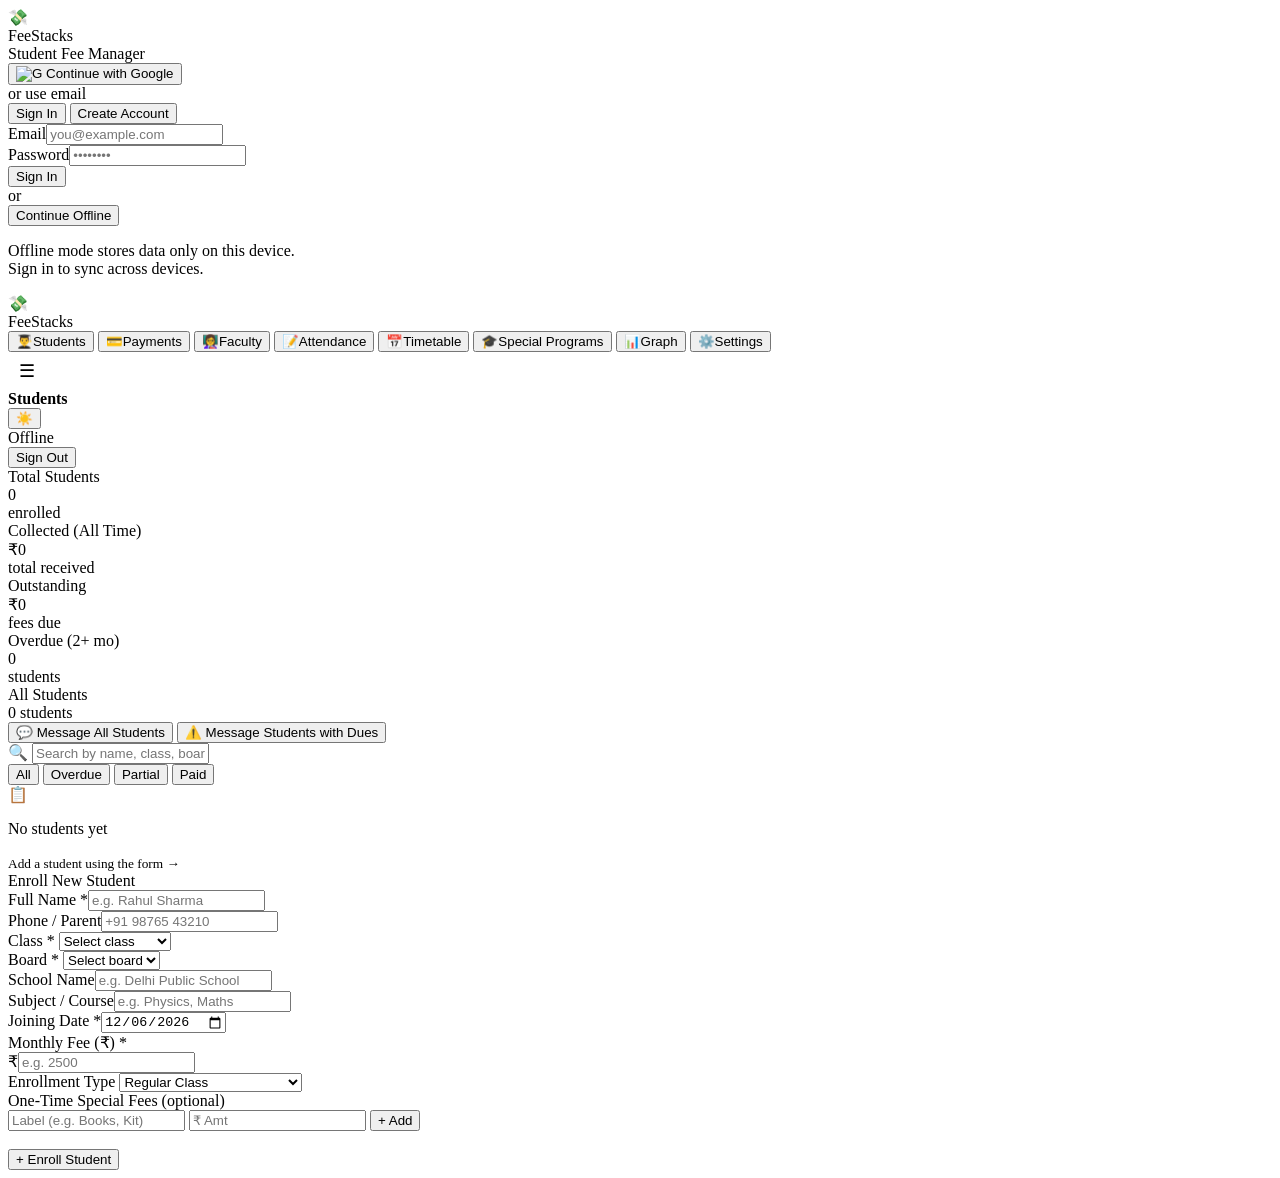
==== commit 0cc8bba9: "Updated project with new code" ====
--- a/admin.html
+++ b/admin.html
@@ -20,6 +20,9 @@
 <body>
 
 <!-- ═══════════════ AUTH SCREEN ═══════════════ -->
+<!-- Mobile sidebar backdrop -->
+<div id="sidebar-backdrop"></div>
+
 <div id="auth-screen">
   <div class="auth-card">
     <div class="auth-logo">
@@ -73,6 +76,9 @@
       <button class="nav-item active" data-page="students" onclick="navigateTo('students')">
         <span class="nav-icon">👨‍🎓</span><span class="nav-label">Students</span>
       </button>
+      <button class="nav-item" data-page="payments" onclick="navigateTo('payments')">
+        <span class="nav-icon">💳</span><span class="nav-label">Payments</span>
+      </button>
       <button class="nav-item" data-page="faculty" onclick="navigateTo('faculty')">
         <span class="nav-icon">👩‍🏫</span><span class="nav-label">Faculty</span>
       </button>
@@ -100,7 +106,11 @@
     <!-- TOP NAV -->
     <nav id="main-nav">
       <div class="nav-logo" style="gap:8px">
-        <button onclick="toggleSidebar()" style="background:none;border:none;cursor:pointer;font-size:18px;color:var(--muted);padding:4px">☰</button>
+        <button id="mobile-menu-btn" onclick="toggleSidebar()"
+          style="background:var(--surf2);border:1.5px solid var(--border2);border-radius:9px;
+                 cursor:pointer;font-size:18px;color:var(--text);padding:6px 10px;
+                 display:flex;align-items:center;justify-content:center;
+                 min-width:38px;height:38px;z-index:400;position:relative">☰</button>
         <div id="page-title" style="font-family:var(--font-d);font-size:16px;font-weight:700;color:var(--muted2)">Students</div>
       </div>
       <div class="nav-right">
@@ -355,12 +365,18 @@
     </div>
 
     <!-- ═══- ═══ SETTINGS PAGE ═══ -->
+        <!-- ═══ PAYMENTS PAGE ═══ -->
+    <div id="page-payments" class="page" style="display:none"></div>
+
     <div id="page-settings" class="page" style="display:none">
       <div class="panel" style="max-width:500px">
         <div class="panel-head"><div class="panel-title">Settings</div></div>
         <div class="panel-body">
           <div class="section-sep">Account</div>
-          <div class="detail-grid" id="settings-user-info"></div>
+          <div class="detail-grid" id="settings-user-info" style="margin-bottom:20px"></div>
+
+          <div class="section-sep">Institution</div>
+          <div id="settings-institution"></div>
           <div class="section-sep" style="margin-top:20px">Appearance</div>
           <div style="display:flex;align-items:center;justify-content:space-between;padding:12px 0;border-bottom:1px solid var(--border)">
             <div>
@@ -393,17 +409,19 @@
 
 <!-- SCRIPTS -->
 <script src="js/utils.js"></script>
-  <script src="js/storage.js"></script>
-  <script src="js/students.js"></script>
-  <script src="js/faculty.js"></script>
-  <script src="js/programs.js"></script>
-  <script src="js/attendance.js"></script>
-  <script src="js/timetable.js"></script>
-  <script src="js/messageall.js"></script>
-  <script src="js/render.js"></script>
-  <script src="js/nav.js"></script>
-  <script src="js/auth.js"></script>
-  <script type="module" src="js/firebase-init.js"></script>
+<script src="js/storage.js"></script>
+<script src="js/fee_cycle.js"></script>
+<script src="js/students.js"></script>
+<script src="js/faculty.js"></script>
+<script src="js/programs.js"></script>
+<script src="js/attendance.js"></script>
+<script src="js/timetable.js"></script>
+<script src="js/messageall.js"></script>
+<script src="js/graph.js"></script>
+<script src="js/render.js"></script>
+<script src="js/nav.js"></script>
+<script src="js/auth.js"></script>
+<script type="module" src="js/firebase-init.js"></script>
 <script>
   document.addEventListener("DOMContentLoaded", () => {
     ["f-date","fac-date"].forEach(id => {
--- a/css/newfeatures.css
+++ b/css/newfeatures.css
@@ -1,299 +1,341 @@
-/* FeeStacks — css/newfeatures.css */
-
-/* ══════════════════════════════════════════
-   ATTENDANCE PAGE
-══════════════════════════════════════════ */
-.att-controls-bar {
-  display: flex; align-items: center; gap:12px;
-  margin-bottom: 20px; flex-wrap: wrap;
-}
-.att-date-nav {
-  display: flex; align-items: center; gap:10px;
-  background: var(--surf); border:1px solid var(--border);
-  border-radius: var(--rad-sm); padding: 8px 14px;
-}
-.att-date-nav button {
-  background: none; border: none; cursor: pointer;
-  color: var(--muted); font-size: 18px; padding: 0 4px;
-  transition: color .2s;
-}
-.att-date-nav button:hover { color: var(--accent); }
-#att-date-display { font-weight: 600; font-size: 16px; white-space: nowrap; }
-
-.att-date-picker {
-  background: var(--surf2); border: 1.5px solid var(--border);
-  border-radius: var(--rad-sm); padding: 8px 12px;
-  color: var(--text); font-family: var(--font-b); font-size: 15px;
-  outline: none; cursor: pointer;
-}
-.att-date-picker:focus { border-color: var(--accent); }
-
-#att-summary {
-  display: flex; gap: 14px; margin-bottom: 20px; flex-wrap: wrap;
-}
-.att-sum-item {
-  background: var(--surf); border: 1px solid var(--border);
-  border-radius: 10px; padding: 10px 18px;
-  font-size: 15px; display: flex; align-items: center; gap: 8px;
-}
-.att-sum-item.green { border-color: rgba(34,197,94,.3); color: var(--green); }
-.att-sum-item.red   { border-color: rgba(239,68,68,.3);  color: var(--red); }
-.att-sum-item.muted { color: var(--muted); }
-.att-sum-item strong { font-size: 18px; font-family: var(--font-d); }
-
-#att-class-filter { display: flex; gap: 6px; flex-wrap: wrap; margin-bottom: 16px; }
-
-/* Attendance rows */
-.att-row {
-  display: flex; align-items: center; gap: 14px;
-  padding: 14px 18px;
-  background: var(--surf2); border: 1.5px solid var(--border);
-  border-radius: var(--rad); margin-bottom: 10px;
-  transition: border-color .2s;
-  animation: fadeUp .25s ease both;
-}
-.att-row:has(.att-toggle.present) { border-color: rgba(34,197,94,.3); }
-.att-row:has(.att-toggle.absent)  { border-color: rgba(239,68,68,.3); }
-
-.att-avatar {
-  width: 40px; height: 40px; border-radius: 50%;
-  display: flex; align-items: center; justify-content: center;
-  font-family: var(--font-d); font-size: 15px; font-weight: 700;
+/* ═══════════════════════════════════════════════════════════════════
+   newfeatures.css
+   Styles for Feature 1 (fee input) and Feature 2 (fee breakdown)
+═══════════════════════════════════════════════════════════════════ */
+
+/* ─── Fee breakdown grid ──────────────────────────────────────────── */
+.sc-fee-breakdown {
+  display: grid;
+  grid-template-columns: repeat(auto-fill, minmax(120px,1fr));
+  gap: 8px;
+  margin: 10px 0 14px;
+  background: var(--surf2);
+  border-radius: 10px;
+  padding: 10px 12px;
+  border: 1px solid var(--border);
+}
+.fbd-item {
+  display: flex;
+  flex-direction: column;
+  gap: 2px;
+}
+.fbd-label {
+  font-size: 10px;
+  text-transform: uppercase;
+  letter-spacing: .6px;
+  color: var(--muted);
+  font-weight: 600;
+}
+.fbd-val {
+  font-size: 14px;
+  font-weight: 600;
+  color: var(--text);
+  font-family: var(--font-d);
+}
+
+/* ─── Slider ─────────────────────────────────────────────────────── */
+.sc-slider-wrap { margin: 0 0 14px; }
+.sc-slider-labels {
+  display: flex;
+  justify-content: space-between;
+  font-size: 12px;
+  margin-bottom: 6px;
+}
+.sl-paid { color: var(--muted2); font-weight: 500; }
+.sl-rem  { font-weight: 600; }
+.sl-rem.red   { color: var(--red,#ef4444); }
+.sl-rem.green { color: var(--green,#22c55e); }
+.fee-slider {
+  -webkit-appearance: none;
+  width: 100%;
+  height: 6px;
+  border-radius: 4px;
+  background: linear-gradient(
+    to right,
+    var(--accent) 0%,
+    var(--accent) var(--pct,50%),
+    var(--border) var(--pct,50%),
+    var(--border) 100%
+  );
+  outline: none;
+  cursor: default;
+}
+.fee-slider::-webkit-slider-thumb {
+  -webkit-appearance: none;
+  width: 14px; height: 14px;
+  border-radius: 50%;
+  background: var(--accent);
+  border: 2px solid var(--bg);
+  box-shadow: 0 0 0 2px var(--accent);
+}
+.sl-pct-label {
+  text-align: right;
+  font-size: 11px;
+  color: var(--muted);
+  margin-top: 4px;
+}
+
+/* ─── FEATURE 1: Fee input row ───────────────────────────────────── */
+.sc-fee-input-row {
+  display: flex;
+  gap: 8px;
+  align-items: center;
+  margin-bottom: 12px;
+}
+.fee-inp-wrap {
+  display: flex;
+  align-items: center;
+  background: var(--surf2);
+  border: 1.5px solid var(--border);
+  border-radius: 9px;
+  padding: 0 10px;
+  flex: 1;
+  transition: border-color .2s, box-shadow .2s;
+}
+.fee-inp-wrap:focus-within {
+  border-color: var(--accent);
+  box-shadow: 0 0 0 3px rgba(59,130,246,.15);
+}
+.fee-inp-prefix {
+  color: var(--muted);
+  font-size: 15px;
+  font-weight: 600;
+  margin-right: 6px;
+  user-select: none;
+}
+.fee-inp {
+  border: none;
+  background: transparent;
+  color: var(--text);
+  font-family: var(--font-b);
+  font-size: 14px;
+  font-weight: 600;
+  padding: 10px 0;
+  width: 100%;
+  outline: none;
+}
+.fee-inp::placeholder { color: var(--muted); font-weight: 400; }
+/* Hide browser number arrows */
+.fee-inp::-webkit-outer-spin-button,
+.fee-inp::-webkit-inner-spin-button { -webkit-appearance: none; }
+.fee-inp[type=number] { -moz-appearance: textfield; }
+
+.btn-fee-quick {
+  background: rgba(59,130,246,.12);
+  border: 1.5px solid rgba(59,130,246,.35);
+  color: var(--accent);
+  border-radius: 9px;
+  padding: 9px 14px;
+  font-family: var(--font-b);
+  font-size: 12px;
+  font-weight: 700;
+  cursor: pointer;
+  white-space: nowrap;
+  transition: background .2s;
+}
+.btn-fee-quick:hover:not(:disabled) { background: rgba(59,130,246,.22); }
+.btn-fee-quick:disabled { opacity: .35; cursor: not-allowed; }
+
+/* ─── Payment log ─────────────────────────────────────────────────── */
+.sc-pay-log {
+  background: var(--surf2);
+  border: 1px solid var(--border);
+  border-radius: 8px;
+  padding: 10px 12px;
+  margin-bottom: 10px;
+}
+.pay-log-title {
+  font-size: 11px;
+  text-transform: uppercase;
+  letter-spacing: .6px;
+  color: var(--muted);
+  font-weight: 700;
+  margin-bottom: 6px;
+}
+.pay-log-row {
+  display: flex;
+  justify-content: space-between;
+  font-size: 12px;
+  padding: 3px 0;
+  border-bottom: 1px solid var(--border);
+}
+.pay-log-row:last-child { border: none; }
+.pay-log-date { color: var(--muted2); }
+.pay-log-amt  { color: var(--green,#22c55e); font-weight: 700; }
+.pay-log-empty { font-size: 12px; color: var(--muted); }
+
+/* ─── Status badges ───────────────────────────────────────────────── */
+.fee-status {
+  display: inline-block;
+  font-size: 11px;
+  font-weight: 700;
+  padding: 3px 9px;
+  border-radius: 20px;
+  letter-spacing: .4px;
+}
+.fee-status-green { background: rgba(34,197,94,.15); color: #22c55e; }
+.fee-status-blue  { background: rgba(59,130,246,.15); color: var(--accent); }
+.fee-status-red   { background: rgba(239,68,68,.15);  color: #ef4444; }
+
+/* ─── Student card border tints ───────────────────────────────────── */
+.student-card.status-red   { border-left: 3px solid #ef4444; }
+.student-card.status-blue  { border-left: 3px solid var(--accent); }
+.student-card.status-green { border-left: 3px solid #22c55e; }
+
+/* ─── WhatsApp button ─────────────────────────────────────────────── */
+.sc-actions { margin-top: 6px; }
+.btn-wa {
+  display: inline-flex;
+  align-items: center;
+  gap: 6px;
+  background: rgba(37,211,102,.12);
+  border: 1.5px solid rgba(37,211,102,.3);
+  color: #25d366;
+  border-radius: 8px;
+  padding: 7px 14px;
+  font-size: 12px;
+  font-weight: 700;
+  text-decoration: none;
+  transition: background .2s;
+}
+.btn-wa:hover { background: rgba(37,211,102,.22); }
+
+/* ─── Revenue bar graph ───────────────────────────────────────────── */
+.bar-graph {
+  display: flex;
+  align-items: flex-end;
+  gap: 12px;
+  height: 240px;
+  padding: 20px 0 0;
+  overflow-x: auto;
+}
+.bar-col {
+  display: flex;
+  flex-direction: column;
+  align-items: center;
+  gap: 6px;
+  min-width: 60px;
+  flex: 1;
+}
+.bar-val   { font-size: 11px; color: var(--muted); font-weight:600; }
+.bar-outer {
+  width: 100%;
+  height: 160px;
+  background: var(--surf2);
+  border-radius: 6px 6px 0 0;
+  display: flex;
+  align-items: flex-end;
+  overflow: hidden;
+  border: 1px solid var(--border);
+}
+.bar-fill {
+  width: 100%;
+  background: linear-gradient(180deg, var(--accent), #6366f1);
+  border-radius: 6px 6px 0 0;
+  transition: height .6s ease;
+  min-height: 2px;
+}
+.bar-label { font-size: 11px; color: var(--muted); font-weight:600; }
+
+/* ─── Payments table ──────────────────────────────────────────────── */
+.pay-table {
+  width: 100%;
+  border-collapse: collapse;
+  font-size: 13px;
+}
+.pay-table th {
+  text-align: left;
+  padding: 10px 12px;
+  background: var(--surf2);
+  font-size: 11px;
+  text-transform: uppercase;
+  letter-spacing: .6px;
+  color: var(--muted);
+  border-bottom: 1px solid var(--border);
+}
+.pay-table td {
+  padding: 10px 12px;
+  border-bottom: 1px solid var(--border);
+  color: var(--muted2);
+}
+.pay-table tr:last-child td { border: none; }
+.pay-table .green { color: #22c55e; }
+
+/* ─── Enrollment info on card ─────────────────────────────────────── */
+.sc-badge-wrap {
+  display: flex;
+  flex-direction: column;
+  align-items: flex-end;
+  gap: 6px;
   flex-shrink: 0;
 }
-.att-info { flex: 1; min-width: 0; }
-.att-name { font-family: var(--font-d); font-size: 16px; font-weight: 700; margin-bottom: 2px; }
-.att-meta { font-size: 13px; color: var(--muted); }
-
-.att-label {
-  font-size: 13px; font-weight: 600; min-width: 80px; text-align: center;
-  padding: 4px 10px; border-radius: 100px;
-}
-.att-label.present  { color: var(--green); background: var(--green-d); }
-.att-label.absent   { color: var(--red);   background: var(--red-d); }
-.att-label.unmarked { color: var(--muted); background: var(--surf3); }
-
-.att-controls { display: flex; align-items: center; gap: 10px; flex-shrink: 0; }
-
-/* Attendance toggle slider */
-.att-toggle {
-  width: 56px; height: 28px;
-  border-radius: 100px;
-  background: var(--surf3);
-  border: 1.5px solid var(--border2);
+.sc-delete-btn {
+  background: transparent;
+  border: none;
+  color: var(--muted);
   cursor: pointer;
-  position: relative;
-  transition: background .25s, border-color .25s;
-  flex-shrink: 0;
-}
-.att-toggle.present {
-  background: rgba(34,197,94,.2);
-  border-color: var(--green);
-}
-.att-toggle.absent {
-  background: rgba(239,68,68,.2);
-  border-color: var(--red);
-}
-.att-toggle-inner {
-  position: absolute;
-  top: 3px; left: 3px;
-  width: 20px; height: 20px;
-  border-radius: 50%;
-  background: var(--muted);
-  transition: transform .25s, background .25s;
-}
-.att-toggle.present .att-toggle-inner {
-  transform: translateX(28px);
-  background: var(--green);
-}
-.att-toggle.absent .att-toggle-inner {
-  transform: translateX(14px);
-  background: var(--red);
-}
-
-.att-wa-btn {
-  background: none; border: none; cursor: pointer;
-  font-size: 20px; padding: 4px; border-radius: 8px;
-  transition: background .2s;
-}
-.att-wa-btn:hover { background: rgba(37,211,102,.15); }
-
-/* ══════════════════════════════════════════
-   TIMETABLE PAGE
-══════════════════════════════════════════ */
-.tt-setup-panel {
-  background: var(--surf); border: 1px solid var(--border);
-  border-radius: var(--rad); padding: 20px 24px; margin-bottom: 24px;
-}
-.tt-setup-title {
-  font-family: var(--font-d); font-size: 16px; font-weight: 700;
-  margin-bottom: 16px;
-}
-
-/* Day checkboxes */
-.tt-days-wrap { display: flex; gap: 8px; flex-wrap: wrap; margin-bottom: 16px; }
-.tt-day-chk {
-  display: flex; align-items: center; gap: 6px;
-  padding: 8px 14px; border-radius: 100px;
-  border: 1.5px solid var(--border2);
-  cursor: pointer; font-size: 14px; color: var(--muted);
-  transition: all .2s; user-select: none;
-}
-.tt-day-chk input { display: none; }
-.tt-day-chk.checked {
-  background: rgba(59,130,246,.12);
-  border-color: var(--accent); color: var(--accent); font-weight: 600;
-}
-.tt-day-chk:hover { border-color: var(--accent); color: var(--accent); }
-
-/* Timing row */
-.tt-timing-row {
-  display: flex; align-items: center; gap: 12px; flex-wrap: wrap; margin-bottom: 16px;
-}
-.tt-time-inp {
-  background: var(--surf2); border: 1.5px solid var(--border);
-  border-radius: var(--rad-sm); padding: 8px 12px;
-  color: var(--text); font-family: var(--font-b); font-size: 15px;
-  outline: none; transition: border-color .2s;
-}
-.tt-time-inp:focus { border-color: var(--accent); }
-
-/* Period items */
-.tt-period-item {
-  display: flex; align-items: center; gap: 12px;
-  background: var(--surf3); border: 1px solid var(--border);
-  border-radius: 8px; padding: 8px 12px; margin-bottom: 6px;
-  font-size: 14px;
-}
-.tt-period-time  { color: var(--accent); font-weight: 600; min-width: 100px; }
-.tt-period-label { flex: 1; }
-
-/* Add period row */
-.tt-add-period-row {
-  display: flex; gap: 8px; align-items: center; flex-wrap: wrap; margin-top: 10px;
-}
-.tt-add-period-row input {
-  background: var(--surf2); border: 1.5px solid var(--border);
-  border-radius: var(--rad-sm); padding: 8px 10px;
-  color: var(--text); font-family: var(--font-b); font-size: 14px;
-  outline: none; transition: border-color .2s;
-}
-.tt-add-period-row input:focus { border-color: var(--accent); }
-.tt-add-period-row input[type="text"] { flex: 1; min-width: 100px; }
-
-/* Timetable grid */
-.tt-grid-wrap { overflow-x: auto; }
-.tt-table {
-  width: 100%; border-collapse: collapse;
   font-size: 13px;
-}
-.tt-th-period, .tt-th-day {
-  padding: 10px 14px;
-  background: var(--surf2);
-  border: 1px solid var(--border);
-  font-family: var(--font-d); font-weight: 700;
-  text-align: left; white-space: nowrap;
-}
-.tt-th-day { text-align: center; }
-.tt-td-period {
-  padding: 10px 14px;
-  border: 1px solid var(--border);
-  background: var(--surf2);
-  vertical-align: top; min-width: 100px;
-}
-.tt-period-name { font-weight: 600; font-size: 14px; }
-.tt-period-time-sm { font-size: 12px; color: var(--muted); margin-top: 2px; }
-.tt-td-slot {
-  border: 1px solid var(--border);
-  padding: 8px; vertical-align: top;
-  min-width: 160px;
-}
-.tt-slot-inner { display: flex; flex-direction: column; gap: 5px; }
-.tt-select {
-  width: 100%; background: var(--surf2);
-  border: 1px solid var(--border); border-radius: 6px;
-  padding: 5px 8px; color: var(--text);
-  font-family: var(--font-b); font-size: 13px; outline: none;
-}
-.tt-select:focus { border-color: var(--accent); }
-.tt-select option { background: var(--surf2); }
-.tt-subj-inp {
-  width: 100%; background: var(--surf2);
-  border: 1px solid var(--border); border-radius: 6px;
-  padding: 5px 8px; color: var(--text);
-  font-family: var(--font-b); font-size: 13px; outline: none;
-}
-.tt-subj-inp:focus { border-color: var(--accent); }
-.tt-subj-inp::placeholder { color: var(--muted); }
-
-/* ══════════════════════════════════════════
-   MESSAGE ALL MODAL
-══════════════════════════════════════════ */
-.modal-overlay {
-  position: fixed; inset: 0; z-index: 800;
-  background: rgba(0,0,0,.7); backdrop-filter: blur(6px);
-  display: flex; align-items: center; justify-content: center;
-  padding: 20px; animation: fadeUp .3s ease;
-}
-.modal-box {
-  background: var(--surf); border: 1px solid var(--border2);
-  border-radius: 20px; padding: 0;
-  width: 100%; max-width: 520px;
-  max-height: 90vh; overflow-y: auto;
-  box-shadow: 0 20px 60px rgba(0,0,0,.5);
-}
-.modal-header {
-  display: flex; align-items: center; justify-content: space-between;
-  padding: 20px 24px; border-bottom: 1px solid var(--border);
-}
-.modal-title { font-family: var(--font-d); font-size: 18px; font-weight: 700; }
-.modal-close {
-  background: none; border: none; color: var(--muted);
-  cursor: pointer; font-size: 18px; padding: 4px; border-radius: 6px;
-  transition: color .2s;
-}
-.modal-close:hover { color: var(--red); }
-.modal-body { padding: 20px 24px; }
-.modal-desc { font-size: 14px; color: var(--muted2); margin-bottom: 14px; }
-.modal-textarea {
-  width: 100%; height: 180px; background: var(--surf2);
-  border: 1.5px solid var(--border); border-radius: 10px;
-  padding: 12px; color: var(--text); font-family: var(--font-b);
-  font-size: 14px; outline: none; resize: vertical;
-  line-height: 1.6;
-}
-.modal-actions { display: flex; gap: 10px; margin-top: 12px; }
-.btn-wa-open {
-  flex: 1; padding: 12px; background: #25d366;
-  border: none; border-radius: var(--rad-sm);
-  color: #fff; font-family: var(--font-d); font-size: 14px;
-  font-weight: 600; cursor: pointer; transition: opacity .2s;
-}
-.btn-wa-open:hover { opacity: .88; }
-.modal-phone-list { margin-top: 20px; border-top: 1px solid var(--border); padding-top: 16px; }
-.modal-phone-title { font-size: 13px; font-weight: 600; color: var(--muted); margin-bottom: 10px; text-transform: uppercase; letter-spacing: .5px; }
-.modal-phones { display: flex; flex-wrap: wrap; gap: 6px; margin-bottom: 12px; }
-.phone-chip {
-  background: var(--surf3); border: 1px solid var(--border2);
-  border-radius: 100px; padding: 3px 10px; font-size: 12px; color: var(--muted2);
-}
-.btn-copy-phones {
-  background: var(--surf2); border: 1.5px solid var(--border2);
-  border-radius: 8px; padding: 8px 16px; color: var(--muted2);
-  font-family: var(--font-b); font-size: 13px; cursor: pointer; transition: all .2s;
-}
-.btn-copy-phones:hover { border-color: var(--accent); color: var(--accent); }
-
-/* Message All button on students page */
-.msg-all-bar {
-  display: flex; gap: 10px; margin-bottom: 16px; flex-wrap: wrap;
-}
-.btn-msg-all {
-  padding: 9px 18px; border-radius: var(--rad-sm);
-  border: 1.5px solid var(--border2);
-  background: var(--surf2); color: var(--muted2);
-  font-family: var(--font-b); font-size: 14px; font-weight: 600;
-  cursor: pointer; transition: all .2s; display: flex; align-items: center; gap: 7px;
-}
-.btn-msg-all:hover { border-color: #25d366; color: #25d366; }
-.btn-msg-all.dues:hover { border-color: var(--red); color: var(--red); }
+  padding: 2px 6px;
+  border-radius: 4px;
+  transition: color .2s, background .2s;
+}
+.sc-delete-btn:hover { color: #ef4444; background: rgba(239,68,68,.1); }
+
+/* ─── Timetable styles ────────────────────────────────────────────── */
+.tt-grid-inner { display: flex; gap: 12px; overflow-x: auto; }
+.tt-col { min-width: 140px; flex: 1; }
+.tt-col-head { font-weight:700; font-size:13px; margin-bottom:8px; color:var(--accent); }
+.tt-slot {
+  background: var(--surf2); border:1px solid var(--border);
+  border-radius:6px; padding:6px 10px; font-size:12px;
+  display:flex; justify-content:space-between; align-items:center;
+  margin-bottom:4px;
+}
+.tt-slot button { background:none;border:none;color:var(--muted);cursor:pointer;font-size:11px;}
+.tt-add-row { display:flex;gap:6px;margin-top:6px;}
+.tt-add-row button {
+  background:var(--accent);border:none;color:#fff;border-radius:6px;
+  padding:6px 10px;cursor:pointer;font-size:13px;font-weight:700;
+}
+.tt-day-chip {
+  display:inline-flex;align-items:center;gap:6px;
+  background:var(--surf);border:1.5px solid var(--border);
+  border-radius:20px;padding:5px 14px;font-size:13px;cursor:pointer;
+  transition:all .2s;
+}
+.tt-day-chip.active { border-color:var(--accent);color:var(--accent);background:rgba(59,130,246,.08); }
+.tt-day-chip input { display:none; }
+
+/* ─── Attendance ──────────────────────────────────────────────────── */
+.att-row { display:flex;justify-content:space-between;align-items:center;padding:12px 0;border-bottom:1px solid var(--border); }
+.att-info { display:flex;align-items:center;gap:10px; }
+.att-avatar { width:36px;height:36px;border-radius:50%;background:var(--surf2);border:1.5px solid var(--border);display:flex;align-items:center;justify-content:center;font-weight:700;font-size:14px; }
+.att-name { font-weight:600;font-size:14px; }
+.att-meta { font-size:12px;color:var(--muted); }
+.att-btns { display:flex;gap:8px; }
+.att-btn { border:1.5px solid var(--border);background:var(--surf2);color:var(--muted2);border-radius:7px;padding:6px 12px;font-size:12px;font-weight:600;cursor:pointer;transition:all .2s; }
+.att-btn.present.active { background:rgba(34,197,94,.15);border-color:#22c55e;color:#22c55e; }
+.att-btn.absent.active  { background:rgba(239,68,68,.15); border-color:#ef4444;color:#ef4444; }
+.att-summary-row { display:flex;gap:20px;padding:12px 0;font-size:13px;font-weight:600;color:var(--muted2);border-bottom:1px solid var(--border);margin-bottom:12px; }
+
+/* ─── Faculty ─────────────────────────────────────────────────────── */
+.fac-card { display:flex;align-items:center;gap:14px;padding:14px 0;border-bottom:1px solid var(--border); }
+.fac-avatar { width:44px;height:44px;border-radius:50%;background:linear-gradient(135deg,var(--accent),#6366f1);color:#fff;display:flex;align-items:center;justify-content:center;font-weight:800;font-size:18px;flex-shrink:0; }
+.fac-info { flex:1; }
+.fac-name { font-weight:700;font-size:15px; }
+.fac-meta { font-size:12px;color:var(--muted2);margin-top:2px; }
+.subj-tags-row { display:flex;flex-wrap:wrap;gap:4px;margin-top:6px; }
+.subj-tag { background:rgba(59,130,246,.1);border:1px solid rgba(59,130,246,.25);color:var(--accent);border-radius:4px;padding:2px 8px;font-size:11px;font-weight:600;display:inline-flex;align-items:center;gap:4px; }
+.subj-tag button { background:none;border:none;color:inherit;cursor:pointer;font-size:10px;padding:0; }
+.btn-fa-pay { background:var(--surf2);border:1.5px solid var(--border);color:var(--muted2);border-radius:7px;padding:6px 14px;font-size:12px;font-weight:600;cursor:pointer;white-space:nowrap;transition:all .2s; }
+.btn-fa-pay.paid { background:rgba(34,197,94,.12);border-color:#22c55e;color:#22c55e; }
+
+/* ─── Programs ────────────────────────────────────────────────────── */
+.prog-card { display:flex;justify-content:space-between;align-items:center;padding:14px 0;border-bottom:1px solid var(--border); }
+.prog-name { font-weight:700;font-size:15px; }
+.prog-meta { font-size:12px;color:var(--muted2);margin-top:3px; }
+
+/* ─── SF tags (form) ─────────────────────────────────────────────── */
+.sf-tag { display:inline-flex;align-items:center;gap:6px;background:rgba(59,130,246,.1);border:1px solid rgba(59,130,246,.25);border-radius:6px;padding:4px 10px;font-size:12px;margin:3px 2px; }
+.sf-amt { font-weight:700;color:var(--accent); }
+.sf-del { background:none;border:none;color:var(--muted);cursor:pointer;font-size:11px; }
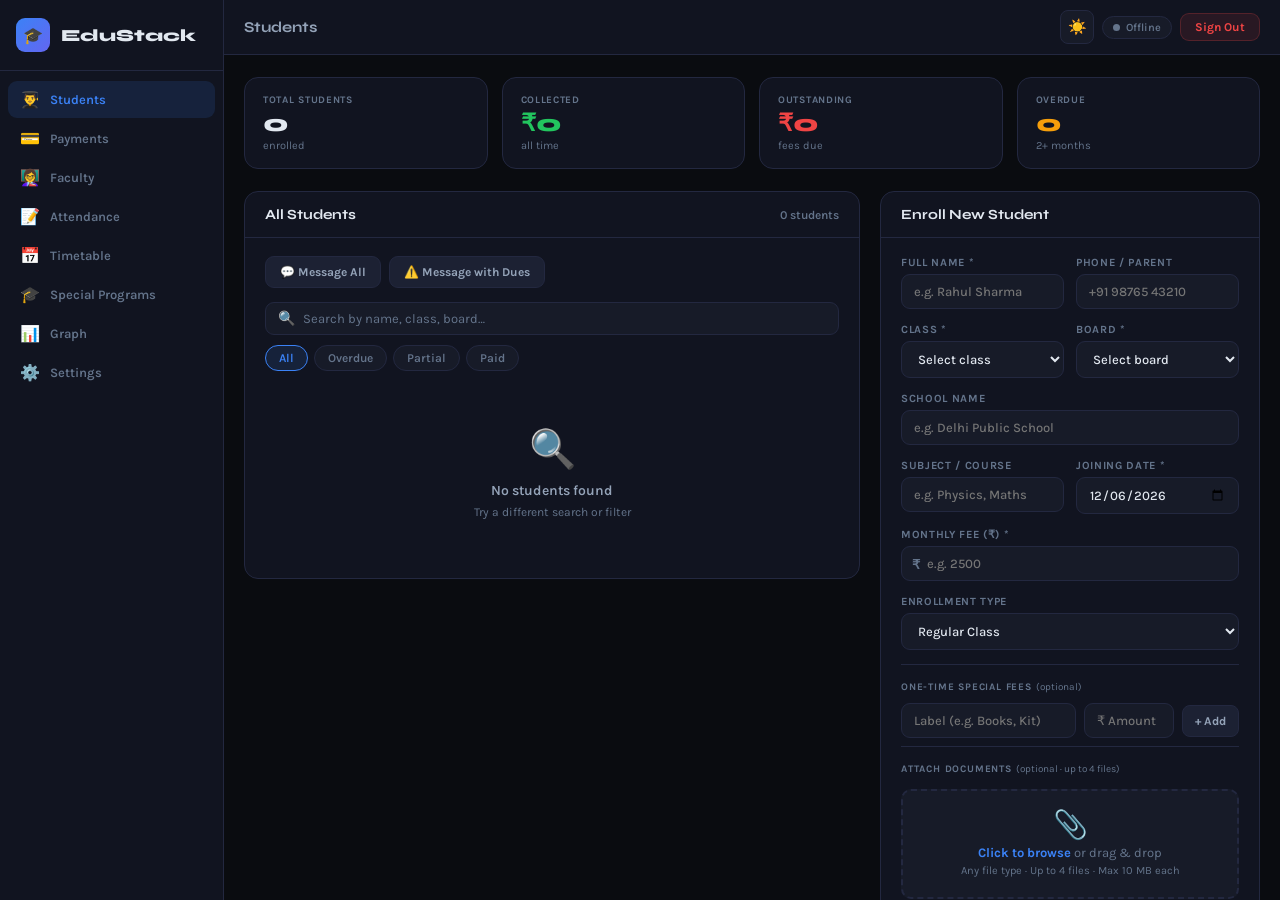
==== commit 38a39d4b: "Updated project with new code" ====
--- a/admin.html
+++ b/admin.html
@@ -1,35 +1,721 @@
 <!DOCTYPE html>
 <html lang="en" data-theme="dark">
 <head>
-  <meta charset="UTF-8">
-  <meta name="viewport" content="width=device-width, initial-scale=1.0">
-  <title>FeeStacks — Student Fee Manager</title>
-  <meta name="description" content="FeeStacks — Smart student fee management for tutors and coaching centres.">
-  <meta name="theme-color" content="#0a0c10">
-  <link href="https://fonts.googleapis.com/css2?family=Syne:wght@400;600;700;800&family=Karla:wght@300;400;500;600&display=swap" rel="stylesheet">
-  <link rel="stylesheet" href="css/base.css">
-  <link rel="stylesheet" href="css/sidebar.css">
-  <link rel="stylesheet" href="css/newfeatures.css">
-  <link rel="stylesheet" href="css/app.css">
-  <link rel="stylesheet" href="css/components.css">
+<meta charset="UTF-8">
+<meta name="viewport" content="width=device-width, initial-scale=1.0">
+<title>EduStack — Admin Panel</title>
+<link href="https://fonts.googleapis.com/css2?family=Syne:wght@400;600;700;800&family=Karla:wght@300;400;500;600&display=swap" rel="stylesheet">
 <style>
-  .sync-dot.error { background: var(--red); box-shadow: 0 0 6px rgba(239,68,68,.5); }
-  .sync-status { cursor: help; }
+/* =========================================================
+   DESIGN TOKENS
+========================================================= */
+:root {
+  --bg:       #0a0c10;
+  --surf:     #111420;
+  --surf2:    #171b28;
+  --surf3:    #1c2133;
+  --border:   #232840;
+  --border2:  #2c3455;
+  --accent:   #3b82f6;
+  --indigo:   #6366f1;
+  --green:    #22c55e;
+  --red:      #ef4444;
+  --yellow:   #f59e0b;
+  --text:     #e2e8f0;
+  --muted:    #64748b;
+  --muted2:   #94a3b8;
+  --font-d:   'Syne', sans-serif;
+  --font-b:   'Karla', sans-serif;
+  --rad:      14px;
+  --rad-sm:   9px;
+  --shadow:   0 8px 32px rgba(0,0,0,.45);
+  --shadow-sm:0 2px 8px rgba(0,0,0,.25);
+}
+[data-theme="light"] {
+  --bg:#f0f4f8; --surf:#ffffff; --surf2:#f8fafc; --surf3:#f0f4f8;
+  --border:#e2e8f0; --border2:#cbd5e1;
+  --text:#0f172a; --muted:#64748b; --muted2:#475569;
+  --shadow:0 8px 32px rgba(0,0,0,.1); --shadow-sm:0 2px 8px rgba(0,0,0,.07);
+}
+
+/* =========================================================
+   RESET & BASE
+========================================================= */
+*, *::before, *::after { margin:0; padding:0; box-sizing:border-box; }
+html { height:100%; }
+body {
+  background:var(--bg); color:var(--text);
+  font-family:var(--font-b); font-size:14px;
+  min-height:100%; overflow-x:hidden;
+  -webkit-font-smoothing:antialiased;
+}
+button { font-family:var(--font-b); cursor:pointer; }
+input, select, textarea { font-family:var(--font-b); }
+input[type="number"]::-webkit-inner-spin-button,
+input[type="number"]::-webkit-outer-spin-button { -webkit-appearance:none; }
+input[type="number"] { -moz-appearance:textfield; }
+a { text-decoration:none; color:inherit; }
+label {
+  display:block; font-size:11px; font-weight:700;
+  text-transform:uppercase; letter-spacing:.06em;
+  color:var(--muted); margin-bottom:5px;
+}
+hr { border:none; border-top:1px solid var(--border); }
+
+/* =========================================================
+   SHARED FORM ELEMENTS
+========================================================= */
+.fi {
+  width:100%; padding:9px 12px;
+  background:var(--surf2); border:1.5px solid var(--border);
+  border-radius:var(--rad-sm); color:var(--text);
+  font-size:13px; font-weight:500;
+  transition:border-color .2s, box-shadow .2s; outline:none;
+}
+.fi:focus { border-color:var(--accent); box-shadow:0 0 0 3px rgba(59,130,246,.15); }
+.fi option { background:var(--surf); }
+.fg { margin-bottom:14px; }
+.form-row { display:grid; grid-template-columns:1fr 1fr; gap:12px; }
+.pfx-wrap { position:relative; }
+.pfx { position:absolute; left:11px; top:50%; transform:translateY(-50%); color:var(--muted); font-weight:700; font-size:13px; pointer-events:none; }
+.pfx-input { padding-left:25px !important; }
+.section-sep {
+  font-size:10px; font-weight:700; text-transform:uppercase;
+  letter-spacing:.08em; color:var(--muted);
+  padding:16px 0 10px; border-top:1px solid var(--border); margin-top:8px;
+}
+
+/* =========================================================
+   BUTTONS
+========================================================= */
+.btn-primary {
+  width:100%; padding:11px 16px;
+  background:linear-gradient(135deg, var(--accent), var(--indigo));
+  color:#fff; border:none; border-radius:var(--rad-sm);
+  font-size:14px; font-weight:700; font-family:var(--font-d);
+  letter-spacing:.02em; transition:opacity .2s, transform .1s;
+}
+.btn-primary:hover { opacity:.88; }
+.btn-primary:active { transform:scale(.98); }
+
+.btn-sm {
+  padding:5px 11px; border-radius:6px; font-size:11px; font-weight:700;
+  border:1.5px solid var(--border); background:var(--surf3);
+  color:var(--muted2); transition:all .18s;
+}
+.btn-sm:hover { border-color:var(--accent); color:var(--accent); background:rgba(59,130,246,.06); }
+.btn-sm.danger:hover { border-color:var(--red); color:var(--red); background:rgba(239,68,68,.06); }
+.btn-sm.wa { border-color:rgba(34,197,94,.3); color:var(--green); }
+.btn-sm.wa:hover { background:rgba(34,197,94,.08); border-color:var(--green); }
+
+.btn-icon {
+  width:32px; height:32px; border-radius:8px; border:1.5px solid var(--border);
+  background:var(--surf2); display:flex; align-items:center; justify-content:center;
+  font-size:15px; transition:all .18s;
+}
+.btn-icon:hover { border-color:var(--border2); }
+
+.btn-logout {
+  background:rgba(239,68,68,.1); border:1.5px solid rgba(239,68,68,.22);
+  border-radius:var(--rad-sm); color:var(--red);
+  font-size:12px; font-weight:700; padding:6px 14px; transition:background .18s;
+}
+.btn-logout:hover { background:rgba(239,68,68,.18); }
+
+.btn-offline {
+  width:100%; padding:11px; border:1.5px dashed var(--border);
+  border-radius:10px; background:none; color:var(--muted);
+  font-size:13px; font-weight:600; transition:all .2s;
+}
+.btn-offline:hover { border-color:var(--muted2); color:var(--text); }
+
+.btn-google {
+  width:100%; padding:11px 16px; border:1.5px solid var(--border);
+  border-radius:10px; background:var(--surf2); color:var(--text);
+  font-size:14px; font-weight:600; display:flex; align-items:center;
+  justify-content:center; gap:10px; transition:all .2s; margin-bottom:4px;
+}
+.btn-google:hover { border-color:var(--accent); background:var(--surf3); }
+.btn-google img { width:18px; height:18px; }
+
+.btn-msg {
+  padding:8px 14px; border-radius:var(--rad-sm); border:1.5px solid var(--border);
+  background:var(--surf3); color:var(--muted2); font-size:12px; font-weight:700;
+  transition:all .2s;
+}
+.btn-msg:hover { border-color:var(--green); color:var(--green); }
+.btn-msg.dues:hover { border-color:var(--yellow); color:var(--yellow); }
+
+.btn-add-sf {
+  background:var(--surf3); border:1.5px solid var(--border); border-radius:8px;
+  color:var(--muted2); font-size:12px; font-weight:700; padding:8px 12px;
+  transition:all .2s; white-space:nowrap; flex-shrink:0;
+}
+.btn-add-sf:hover { border-color:var(--accent); color:var(--accent); }
+
+/* =========================================================
+   AUTH SCREEN
+========================================================= */
+#auth-screen {
+  min-height:100vh; display:flex; align-items:center; justify-content:center;
+  padding:24px;
+  background:
+    radial-gradient(ellipse 70% 55% at 15% 20%, rgba(59,130,246,.13), transparent),
+    radial-gradient(ellipse 60% 45% at 85% 75%, rgba(99,102,241,.1), transparent),
+    var(--bg);
+}
+.auth-card {
+  background:var(--surf); border:1.5px solid var(--border);
+  border-radius:20px; padding:36px 32px;
+  width:100%; max-width:420px; box-shadow:var(--shadow);
+}
+.auth-logo { display:flex; align-items:center; gap:14px; margin-bottom:28px; }
+.auth-logo-icon {
+  width:46px; height:46px; border-radius:12px; flex-shrink:0;
+  background:linear-gradient(135deg, var(--accent), var(--indigo));
+  display:flex; align-items:center; justify-content:center; font-size:22px;
+}
+.auth-logo-name { font-family:var(--font-d); font-size:22px; font-weight:800; }
+.auth-logo-sub { font-size:12px; color:var(--muted); margin-top:1px; }
+
+.auth-tabs {
+  display:flex; gap:4px; background:var(--surf2); border-radius:10px;
+  padding:4px; margin-bottom:18px;
+}
+.auth-tab {
+  flex:1; padding:8px; border:none; background:none; border-radius:7px;
+  font-size:13px; font-weight:600; color:var(--muted); transition:all .2s;
+}
+.auth-tab.active { background:var(--surf); color:var(--text); box-shadow:0 1px 4px rgba(0,0,0,.18); }
+
+.auth-divider {
+  display:flex; align-items:center; gap:10px;
+  color:var(--muted); font-size:12px; margin:16px 0;
+}
+.auth-divider::before, .auth-divider::after { content:''; flex:1; height:1px; background:var(--border); }
+.auth-note { font-size:11px; color:var(--muted); text-align:center; margin-top:14px; line-height:1.7; }
+
+/* =========================================================
+   APP SHELL
+========================================================= */
+#app-screen { display:none; }
+#app-layout { display:flex; height:100vh; overflow:hidden; }
+
+/* SIDEBAR */
+#sidebar {
+  width:224px; flex-shrink:0; background:var(--surf);
+  border-right:1px solid var(--border);
+  display:flex; flex-direction:column;
+  height:100vh; overflow-y:auto; overflow-x:hidden;
+  z-index:300; transition:transform .28s cubic-bezier(.4,0,.2,1);
+}
+.sidebar-logo {
+  display:flex; align-items:center; gap:11px;
+  padding:18px 16px; border-bottom:1px solid var(--border); flex-shrink:0;
+}
+.sidebar-logo-icon {
+  width:34px; height:34px; border-radius:9px; flex-shrink:0;
+  background:linear-gradient(135deg, var(--accent), var(--indigo));
+  display:flex; align-items:center; justify-content:center; font-size:16px;
+}
+.sidebar-logo-name { font-family:var(--font-d); font-size:17px; font-weight:800; }
+.sidebar-nav { padding:10px 8px; flex:1; }
+
+.nav-item {
+  display:flex; align-items:center; gap:10px; width:100%;
+  padding:9px 12px; border:none; background:none;
+  border-radius:var(--rad-sm); color:var(--muted);
+  font-size:13px; font-weight:600; text-align:left;
+  transition:all .18s; margin-bottom:2px; cursor:pointer;
+}
+.nav-item:hover { background:var(--surf2); color:var(--text); }
+.nav-item.active { background:rgba(59,130,246,.13); color:var(--accent); }
+.nav-icon { font-size:16px; flex-shrink:0; width:20px; text-align:center; }
+.nav-label { flex:1; }
+
+/* SIDEBAR BACKDROP (mobile) */
+#sidebar-backdrop {
+  display:none; position:fixed; inset:0;
+  background:rgba(0,0,0,.6); z-index:290;
+  backdrop-filter:blur(3px);
+}
+#sidebar-backdrop.open { display:block; }
+
+/* TOP NAV */
+.app-main { flex:1; display:flex; flex-direction:column; overflow:hidden; min-width:0; }
+#top-nav {
+  display:flex; align-items:center; justify-content:space-between;
+  padding:10px 20px; background:var(--surf); border-bottom:1px solid var(--border);
+  flex-shrink:0; z-index:200; gap:10px;
+}
+.nav-left { display:flex; align-items:center; gap:10px; }
+.nav-right { display:flex; align-items:center; gap:8px; flex-shrink:0; }
+#page-title { font-family:var(--font-d); font-size:15px; font-weight:700; color:var(--muted2); }
+#mobile-menu-btn {
+  background:var(--surf2); border:1.5px solid var(--border2); border-radius:9px;
+  font-size:17px; color:var(--text); padding:5px 9px; display:flex;
+  align-items:center; justify-content:center; min-width:36px; height:36px;
+}
+#theme-toggle {
+  background:var(--surf2); border:1.5px solid var(--border); border-radius:8px;
+  width:34px; height:34px; font-size:15px;
+  display:flex; align-items:center; justify-content:center; transition:border-color .2s;
+}
+#theme-toggle:hover { border-color:var(--border2); }
+.sync-pill {
+  display:flex; align-items:center; gap:6px;
+  background:var(--surf2); border:1px solid var(--border);
+  border-radius:20px; padding:4px 10px; font-size:11px; color:var(--muted); font-weight:600;
+}
+.sync-dot { width:7px; height:7px; border-radius:50%; background:var(--muted); flex-shrink:0; }
+.sync-dot.online { background:var(--green); box-shadow:0 0 5px rgba(34,197,94,.5); }
+.user-chip {
+  display:flex; align-items:center; gap:6px; background:var(--surf2);
+  border:1px solid var(--border); border-radius:20px;
+  padding:4px 10px 4px 6px; font-size:12px; color:var(--muted2);
+}
+
+/* PAGE CONTENT */
+.page-wrap { flex:1; overflow-y:auto; padding:22px 20px; }
+.page { display:none; }
+.page.active { display:block; }
+
+/* =========================================================
+   PANELS
+========================================================= */
+.panel {
+  background:var(--surf); border:1px solid var(--border);
+  border-radius:var(--rad); overflow:hidden; margin-bottom:20px;
+}
+.panel-head {
+  display:flex; align-items:center; justify-content:space-between;
+  padding:14px 20px; border-bottom:1px solid var(--border);
+}
+.panel-title { font-family:var(--font-d); font-size:14px; font-weight:700; }
+.panel-body { padding:18px 20px; }
+.panel-body.tight { padding:14px 16px; }
+
+/* =========================================================
+   LAYOUT GRIDS
+========================================================= */
+.two-col { display:grid; grid-template-columns:1fr 380px; gap:20px; align-items:start; }
+.sticky-col { position:sticky; top:72px; }
+
+/* =========================================================
+   SUMMARY STRIP
+========================================================= */
+.sum-strip { display:grid; grid-template-columns:repeat(4,1fr); gap:14px; margin-bottom:22px; }
+.sum-card {
+  background:var(--surf); border:1px solid var(--border);
+  border-radius:var(--rad); padding:16px 18px;
+  animation:fadeUp .4s ease both;
+}
+@keyframes fadeUp { from{opacity:0;transform:translateY(8px)} to{opacity:1;transform:none} }
+.sum-card:nth-child(1){animation-delay:.04s}
+.sum-card:nth-child(2){animation-delay:.08s}
+.sum-card:nth-child(3){animation-delay:.12s}
+.sum-card:nth-child(4){animation-delay:.16s}
+.sum-label { font-size:10px; font-weight:700; text-transform:uppercase; letter-spacing:.07em; color:var(--muted); margin-bottom:6px; }
+.sum-val { font-family:var(--font-d); font-size:24px; font-weight:800; margin-bottom:3px; line-height:1; }
+.sum-val.g { color:var(--green); }
+.sum-val.r { color:var(--red); }
+.sum-val.y { color:var(--yellow); }
+.sum-sub { font-size:11px; color:var(--muted); }
+
+/* =========================================================
+   SEARCH + FILTERS
+========================================================= */
+.controls-bar { display:flex; flex-direction:column; gap:10px; margin-bottom:16px; }
+.search-wrap {
+  display:flex; align-items:center; gap:8px;
+  background:var(--surf2); border:1.5px solid var(--border);
+  border-radius:var(--rad-sm); padding:7px 12px;
+  transition:border-color .2s;
+}
+.search-wrap:focus-within { border-color:var(--accent); }
+.search-wrap input { flex:1; background:none; border:none; color:var(--text); font-size:13px; outline:none; }
+.search-wrap input::placeholder { color:var(--muted); }
+.filter-tabs { display:flex; gap:6px; flex-wrap:wrap; }
+.ftab {
+  padding:5px 13px; border-radius:20px; border:1.5px solid var(--border);
+  background:var(--surf2); color:var(--muted); font-size:12px; font-weight:600;
+  transition:all .18s;
+}
+.ftab.active { border-color:var(--accent); background:rgba(59,130,246,.12); color:var(--accent); }
+.ftab:hover:not(.active) { border-color:var(--border2); color:var(--text); }
+.list-count { font-size:12px; color:var(--muted); font-weight:600; }
+.msg-all-bar { display:flex; gap:8px; margin-bottom:14px; flex-wrap:wrap; }
+
+/* =========================================================
+   STUDENT CARDS
+========================================================= */
+.students-list { display:flex; flex-direction:column; gap:10px; }
+.student-card {
+  background:var(--surf2); border:1.5px solid var(--border);
+  border-radius:12px; padding:14px 16px;
+  transition:box-shadow .2s, border-color .2s;
+  animation:fadeUp .28s ease both;
+}
+.student-card:hover { box-shadow:var(--shadow-sm); border-color:var(--border2); }
+.student-card.s-red   { border-left:3px solid var(--red); }
+.student-card.s-blue  { border-left:3px solid var(--accent); }
+.student-card.s-green { border-left:3px solid var(--green); }
+.card-top { display:flex; align-items:flex-start; justify-content:space-between; gap:10px; margin-bottom:10px; }
+.card-name { font-family:var(--font-d); font-size:15px; font-weight:700; }
+.card-meta { font-size:12px; color:var(--muted); margin-top:2px; }
+.card-badge { font-size:10px; font-weight:700; padding:3px 9px; border-radius:20px; white-space:nowrap; flex-shrink:0; }
+.b-red   { background:rgba(239,68,68,.12); color:var(--red);   border:1px solid rgba(239,68,68,.2); }
+.b-blue  { background:rgba(59,130,246,.12); color:#60a5fa;     border:1px solid rgba(59,130,246,.2); }
+.b-green { background:rgba(34,197,94,.12);  color:var(--green); border:1px solid rgba(34,197,94,.2); }
+.b-yellow{ background:rgba(245,158,11,.12); color:var(--yellow);border:1px solid rgba(245,158,11,.2); }
+.card-actions { display:flex; gap:6px; margin-top:10px; flex-wrap:wrap; }
+.empty-state { text-align:center; padding:40px 20px; color:var(--muted); }
+.empty-icon { font-size:38px; margin-bottom:10px; }
+.empty-state p { font-size:14px; font-weight:600; margin-bottom:4px; color:var(--muted2); }
+.empty-state small { font-size:12px; }
+
+/* =========================================================
+   FEATURE 1 — PAYMENT ROW (slider + input box)
+========================================================= */
+.payment-row {
+  display:flex; align-items:center; gap:8px;
+  margin:8px 0 4px;
+}
+.payment-slider {
+  flex:1; height:5px; accent-color:var(--accent);
+  cursor:default; pointer-events:none; opacity:.65;
+  border-radius:999px;
+}
+.pay-prefix { font-size:12px; color:var(--muted); font-weight:700; flex-shrink:0; }
+.payment-input {
+  width:92px; flex-shrink:0;
+  background:var(--surf3); border:1.5px solid var(--border);
+  border-radius:8px; color:var(--text);
+  font-size:13px; font-weight:600; padding:5px 9px; text-align:right;
+  outline:none; transition:border-color .2s, box-shadow .2s, background .3s;
+}
+.payment-input::placeholder { color:var(--muted); font-weight:400; font-size:12px; }
+.payment-input:focus { border-color:var(--accent); box-shadow:0 0 0 3px rgba(59,130,246,.18); }
+.payment-input.flash {
+  border-color:var(--green) !important;
+  animation:payflash .55s ease forwards;
+}
+@keyframes payflash {
+  0%   { background:rgba(34,197,94,.22); }
+  100% { background:var(--surf3); }
+}
+.pay-hint { font-size:11px; color:var(--muted); margin-bottom:4px; line-height:1.4; }
+
+/* =========================================================
+   FEATURE 2 — FEE CYCLE TOGGLE
+========================================================= */
+.fee-cycle-wrap {
+  background:var(--surf3); border:1px solid var(--border);
+  border-radius:10px; padding:12px 14px; margin-top:4px;
+}
+.fee-cycle-label { font-size:11px; color:var(--muted); font-weight:600; margin-bottom:9px; }
+.fee-cycle-btns { display:flex; gap:7px; }
+.fc-btn {
+  flex:1; padding:9px 7px; border-radius:8px;
+  border:1.5px solid var(--border); background:var(--surf2);
+  color:var(--muted); font-family:var(--font-b); font-size:12px; font-weight:600;
+  text-align:center; line-height:1.45; transition:all .2s; cursor:pointer;
+}
+.fc-btn:hover { border-color:var(--border2); color:var(--text); }
+.fc-btn.active { border-color:var(--accent); background:rgba(59,130,246,.11); color:var(--accent); }
+.fc-hint {
+  font-size:11px; color:var(--muted2); margin-top:9px;
+  padding:7px 9px; background:var(--surf2); border-radius:6px; line-height:1.65;
+}
+
+/* =========================================================
+   FEATURE 3 — FILE ATTACHMENTS
+========================================================= */
+.drop-zone {
+  border:2px dashed var(--border); border-radius:10px;
+  padding:20px 16px; text-align:center; cursor:pointer;
+  transition:all .2s; background:var(--surf2); margin-top:4px;
+}
+.drop-zone:hover, .drop-zone.over {
+  border-color:var(--accent); background:rgba(59,130,246,.06);
+}
+.drop-zone input { display:none; }
+.dz-icon { font-size:28px; margin-bottom:6px; line-height:1; }
+.dz-text { font-size:13px; color:var(--muted); }
+.dz-text strong { color:var(--accent); }
+.dz-limit { font-size:11px; color:var(--muted); margin-top:4px; }
+
+.staged-list { display:flex; flex-direction:column; gap:5px; margin-top:8px; }
+.staged-item {
+  display:flex; align-items:center; gap:8px;
+  background:var(--surf2); border:1px solid var(--border);
+  border-radius:8px; padding:7px 10px;
+}
+.fi-icon { font-size:15px; flex-shrink:0; }
+.fi-name { flex:1; font-size:12px; color:var(--text); overflow:hidden; text-overflow:ellipsis; white-space:nowrap; }
+.fi-size { font-size:11px; color:var(--muted); flex-shrink:0; }
+.fi-rm { background:none; border:none; color:var(--red); font-size:14px; cursor:pointer; padding:2px 4px; border-radius:4px; flex-shrink:0; transition:background .15s; }
+.fi-rm:hover { background:rgba(239,68,68,.12); }
+
+.att-section { margin-top:14px; padding-top:14px; border-top:1px solid var(--border); }
+.att-title { font-size:10px; font-weight:700; text-transform:uppercase; letter-spacing:.07em; color:var(--muted); margin-bottom:8px; }
+.att-row {
+  display:flex; align-items:center; gap:8px;
+  padding:7px 10px; border-radius:8px;
+  border:1px solid var(--border); background:var(--surf2);
+  margin-bottom:5px;
+}
+.att-row:last-child { margin-bottom:0; }
+.att-icon { font-size:14px; flex-shrink:0; }
+.att-name { flex:1; font-size:12px; overflow:hidden; text-overflow:ellipsis; white-space:nowrap; }
+.att-size { font-size:11px; color:var(--muted); flex-shrink:0; }
+.att-dl {
+  background:rgba(59,130,246,.12); border:1px solid rgba(59,130,246,.2);
+  border-radius:6px; color:var(--accent); font-size:11px; font-weight:700;
+  padding:3px 9px; cursor:pointer; text-decoration:none; flex-shrink:0;
+  transition:background .15s;
+}
+.att-dl:hover { background:rgba(59,130,246,.22); }
+.att-del { background:none; border:none; color:var(--red); cursor:pointer; font-size:13px; padding:2px 5px; border-radius:4px; flex-shrink:0; transition:background .15s; }
+.att-del:hover { background:rgba(239,68,68,.12); }
+
+/* =========================================================
+   SPECIAL FEES
+========================================================= */
+.sf-add-row { display:flex; gap:8px; align-items:center; }
+.sf-name-inp { flex:1; }
+.sf-amt-inp { width:90px !important; flex:none !important; }
+.sf-item {
+  display:flex; align-items:center; justify-content:space-between;
+  background:var(--surf2); border:1px solid var(--border);
+  border-radius:7px; padding:7px 10px; margin-bottom:6px; font-size:12px;
+}
+.sf-item-name { font-weight:600; }
+.sf-item-amt { color:var(--green); font-weight:700; }
+.sf-item-del { background:none; border:none; color:var(--red); cursor:pointer; font-size:13px; padding:1px 3px; }
+
+/* =========================================================
+   FACULTY
+========================================================= */
+.faculty-card {
+  background:var(--surf2); border:1.5px solid var(--border);
+  border-radius:12px; padding:14px 16px; margin-bottom:10px;
+  animation:fadeUp .28s ease both;
+}
+.subject-tags { display:flex; flex-wrap:wrap; gap:6px; margin-bottom:10px; min-height:10px; }
+.stag {
+  display:flex; align-items:center; gap:5px;
+  background:rgba(59,130,246,.12); border:1px solid rgba(59,130,246,.2);
+  border-radius:20px; padding:3px 10px; font-size:12px; color:#60a5fa;
+}
+.stag button { background:none; border:none; color:var(--red); cursor:pointer; font-size:12px; padding:0 2px; line-height:1; }
+.subj-row { display:flex; gap:8px; }
+.subj-row button { background:var(--surf3); border:1.5px solid var(--border); border-radius:8px; color:var(--muted2); font-size:12px; font-weight:700; padding:8px 12px; transition:all .2s; white-space:nowrap; }
+.subj-row button:hover { border-color:var(--accent); color:var(--accent); }
+
+/* =========================================================
+   PROGRAMS
+========================================================= */
+.program-card {
+  background:var(--surf2); border:1.5px solid var(--border);
+  border-radius:12px; padding:14px 16px; margin-bottom:10px;
+  animation:fadeUp .28s ease both;
+}
+
+/* =========================================================
+   ATTENDANCE
+========================================================= */
+.att-top-bar {
+  display:flex; align-items:center; justify-content:space-between;
+  margin-bottom:16px; flex-wrap:wrap; gap:10px;
+}
+.date-nav { display:flex; align-items:center; gap:10px; }
+.date-nav-btn {
+  width:32px; height:32px; border-radius:8px;
+  border:1.5px solid var(--border); background:var(--surf2); font-size:14px;
+  display:flex; align-items:center; justify-content:center; transition:all .18s;
+}
+.date-nav-btn:hover { border-color:var(--accent); }
+#att-date-lbl { font-family:var(--font-d); font-size:15px; font-weight:700; }
+.date-picker-inp {
+  background:var(--surf2); border:1.5px solid var(--border);
+  border-radius:8px; color:var(--text); padding:6px 10px; font-size:13px; outline:none;
+}
+.date-picker-inp:focus { border-color:var(--accent); }
+
+.att-chips { display:flex; gap:8px; margin-bottom:14px; flex-wrap:wrap; }
+.att-chip { padding:5px 14px; border-radius:8px; font-size:12px; font-weight:700; }
+.att-chip.p { background:rgba(34,197,94,.12); color:var(--green); }
+.att-chip.a { background:rgba(239,68,68,.12); color:var(--red); }
+.att-chip.u { background:var(--surf2); color:var(--muted); border:1px solid var(--border); }
+
+.cls-filter { display:flex; gap:6px; flex-wrap:wrap; margin-bottom:12px; }
+.cls-btn { padding:5px 12px; border-radius:20px; border:1.5px solid var(--border); background:var(--surf2); color:var(--muted); font-size:12px; font-weight:600; transition:all .18s; }
+.cls-btn.active { border-color:var(--accent); background:rgba(59,130,246,.12); color:var(--accent); }
+
+.att-row2 {
+  display:flex; align-items:center; justify-content:space-between;
+  padding:10px 0; border-bottom:1px solid var(--border);
+}
+.att-row2:last-child { border:none; }
+.att-s-name { font-weight:600; font-size:13px; }
+.att-s-class { font-size:11px; color:var(--muted); margin-top:1px; }
+.att-action-btns { display:flex; gap:6px; }
+.att-btn2 {
+  padding:5px 12px; border-radius:6px; font-size:12px; font-weight:700;
+  border:1.5px solid var(--border); background:var(--surf2); color:var(--muted); transition:all .18s;
+}
+.att-btn2:hover { border-color:var(--border2); }
+.att-btn2.present { border-color:var(--green); background:rgba(34,197,94,.1); color:var(--green); }
+.att-btn2.absent  { border-color:var(--red);   background:rgba(239,68,68,.1); color:var(--red); }
+
+/* =========================================================
+   TIMETABLE
+========================================================= */
+.tt-panel {
+  background:var(--surf); border:1px solid var(--border);
+  border-radius:var(--rad); padding:18px 20px; margin-bottom:16px;
+}
+.tt-panel-title { font-family:var(--font-d); font-size:14px; font-weight:700; margin-bottom:12px; }
+.day-chips { display:flex; gap:8px; flex-wrap:wrap; }
+.day-chip { padding:7px 14px; border-radius:8px; border:1.5px solid var(--border); background:var(--surf2); color:var(--muted); font-size:13px; font-weight:600; transition:all .18s; }
+.day-chip.active { border-color:var(--accent); background:rgba(59,130,246,.12); color:var(--accent); }
+.day-tabs { display:flex; gap:8px; flex-wrap:wrap; margin-bottom:16px; }
+.day-tab { padding:8px 16px; border-radius:8px; border:1.5px solid var(--border); background:var(--surf2); color:var(--muted); font-size:13px; font-weight:600; transition:all .18s; }
+.day-tab.active { border-color:var(--accent); background:rgba(59,130,246,.12); color:var(--accent); }
+.slot-row { display:flex; align-items:center; gap:12px; padding:10px 0; border-bottom:1px solid var(--border); }
+.slot-row:last-child { border:none; }
+.slot-time { font-size:12px; color:var(--muted); font-weight:700; width:72px; flex-shrink:0; }
+.slot-subj { font-size:13px; font-weight:600; flex:1; }
+
+/* =========================================================
+   GRAPH
+========================================================= */
+.graph-tabs { display:flex; gap:8px; flex-wrap:wrap; margin-bottom:20px; }
+.graph-tab { padding:8px 18px; border-radius:8px; border:1.5px solid var(--border); background:var(--surf2); color:var(--muted); font-size:13px; font-weight:600; transition:all .18s; }
+.graph-tab.active { border-color:var(--accent); background:rgba(59,130,246,.12); color:var(--accent); }
+.graph-wrap {
+  background:var(--surf); border:1px solid var(--border);
+  border-radius:var(--rad); padding:24px 20px; overflow:hidden;
+}
+#revenue-chart { max-width:100%; display:block; }
+
+/* =========================================================
+   PAYMENTS PAGE
+========================================================= */
+.pay-student-block { margin-bottom:26px; }
+.pay-student-name { font-family:var(--font-d); font-size:15px; font-weight:700; margin-bottom:10px; }
+.pay-student-sub { font-size:12px; color:var(--muted); font-weight:400; margin-left:6px; }
+.month-card { background:var(--surf2); border:1px solid var(--border); border-radius:10px; padding:11px 14px; margin-bottom:7px; display:flex; align-items:center; justify-content:space-between; }
+.month-card-label { font-family:var(--font-d); font-size:13px; font-weight:700; }
+.month-card-sub { font-size:11px; color:var(--muted); margin-top:2px; }
+.mpill { font-size:11px; font-weight:700; padding:3px 9px; border-radius:20px; }
+.mpill.paid    { background:rgba(34,197,94,.12);  color:var(--green); border:1px solid rgba(34,197,94,.2); }
+.mpill.partial { background:rgba(59,130,246,.12); color:#60a5fa;      border:1px solid rgba(59,130,246,.2); }
+.mpill.due     { background:rgba(239,68,68,.1);   color:var(--red);   border:1px solid rgba(239,68,68,.18); }
+
+/* =========================================================
+   MODAL
+========================================================= */
+.modal-overlay {
+  display:none; position:fixed; inset:0; z-index:600;
+  background:rgba(0,0,0,.68); backdrop-filter:blur(5px);
+  align-items:center; justify-content:center; padding:20px;
+}
+.modal-overlay.open { display:flex; }
+.modal-box {
+  background:var(--surf); border:1.5px solid var(--border);
+  border-radius:20px; padding:26px; width:100%; max-width:520px;
+  max-height:90vh; overflow-y:auto; box-shadow:var(--shadow);
+  animation:fadeUp .25s ease;
+}
+.modal-hd { display:flex; align-items:center; justify-content:space-between; margin-bottom:20px; }
+.modal-title { font-family:var(--font-d); font-size:18px; font-weight:800; }
+.modal-close { background:var(--surf2); border:1.5px solid var(--border); border-radius:8px; width:32px; height:32px; font-size:16px; display:flex; align-items:center; justify-content:center; transition:all .18s; }
+.modal-close:hover { border-color:var(--red); color:var(--red); }
+.detail-grid { display:grid; grid-template-columns:1fr 1fr; gap:9px; margin-bottom:16px; }
+.detail-item { background:var(--surf2); border-radius:8px; padding:10px 12px; }
+.detail-lbl { font-size:10px; font-weight:700; text-transform:uppercase; letter-spacing:.07em; color:var(--muted); margin-bottom:3px; }
+.detail-val { font-size:13px; font-weight:600; }
+.hist-row {
+  display:flex; align-items:center; justify-content:space-between;
+  padding:9px 0; border-bottom:1px solid var(--border);
+}
+.hist-row:last-child { border:none; }
+.hist-month { font-size:13px; font-weight:600; }
+.hist-right { display:flex; align-items:center; gap:10px; }
+.hist-amt { font-size:12px; color:var(--muted); }
+
+/* =========================================================
+   SETTINGS
+========================================================= */
+.settings-section-title {
+  font-size:10px; font-weight:700; text-transform:uppercase; letter-spacing:.08em;
+  color:var(--muted); margin-bottom:12px; padding-bottom:8px;
+  border-bottom:1px solid var(--border);
+}
+.settings-row {
+  display:flex; align-items:center; justify-content:space-between;
+  padding:14px 0; border-bottom:1px solid var(--border);
+}
+.settings-row:last-child { border:none; padding-bottom:0; }
+.settings-row-label { font-weight:600; font-size:14px; margin-bottom:3px; }
+.settings-row-sub { font-size:12px; color:var(--muted); }
+
+/* =========================================================
+   TOAST
+========================================================= */
+.toast {
+  position:fixed; bottom:24px; right:24px; z-index:9999;
+  background:var(--surf); border:1.5px solid var(--border);
+  border-radius:12px; padding:11px 16px;
+  font-size:13px; font-weight:600;
+  display:flex; align-items:center; gap:8px;
+  box-shadow:var(--shadow); max-width:320px;
+  opacity:0; transform:translateY(12px); pointer-events:none;
+  transition:all .28s cubic-bezier(.34,1.56,.64,1);
+}
+.toast.show { opacity:1; transform:none; pointer-events:auto; }
+.toast.green { border-color:rgba(34,197,94,.4);  background:rgba(34,197,94,.07); }
+.toast.red   { border-color:rgba(239,68,68,.4);  background:rgba(239,68,68,.07); }
+.toast.yellow{ border-color:rgba(245,158,11,.4); background:rgba(245,158,11,.07); }
+
+/* =========================================================
+   RESPONSIVE
+========================================================= */
+@media (max-width:960px) {
+  .two-col { grid-template-columns:1fr; }
+  .sticky-col { position:static; }
+  .sum-strip { grid-template-columns:1fr 1fr; }
+}
+@media (max-width:600px) {
+  #sidebar { position:fixed; left:0; top:0; height:100%; transform:translateX(-100%); }
+  #sidebar.open { transform:none; }
+  .sum-strip { grid-template-columns:1fr 1fr; }
+  .form-row { grid-template-columns:1fr; }
+  .page-wrap { padding:14px; }
+  .panel-body { padding:14px; }
+  .two-col { gap:14px; }
+}
+@media (min-width:601px) {
+  #mobile-menu-btn { display:none; }
+}
 </style>
 </head>
 <body>
 
-<!-- ═══════════════ AUTH SCREEN ═══════════════ -->
-<!-- Mobile sidebar backdrop -->
-<div id="sidebar-backdrop"></div>
+<!-- ═══════════════════════════
+     AUTH SCREEN
+═══════════════════════════ -->
+<div id="sidebar-backdrop" onclick="closeSidebar()"></div>
 
 <div id="auth-screen">
   <div class="auth-card">
     <div class="auth-logo">
-      <div class="auth-logo-icon">💸</div>
+      <div class="auth-logo-icon">🎓</div>
       <div>
-        <div class="auth-logo-name">FeeStacks</div>
-        <div class="auth-logo-sub">Student Fee Manager</div>
+        <div class="auth-logo-name">EduStack</div>
+        <div class="auth-logo-sub">Admin Panel</div>
       </div>
     </div>
 
@@ -48,387 +734,1362 @@
     <div id="auth-login">
       <div class="fg"><label>Email</label><input class="fi" type="email" id="login-email" placeholder="you@example.com"></div>
       <div class="fg"><label>Password</label><input class="fi" type="password" id="login-pass" placeholder="••••••••"></div>
-      <button class="btn-primary" onclick="doLogin()">Sign In</button>
+      <button class="btn-primary" onclick="doLogin()">Sign In →</button>
     </div>
     <div id="auth-signup" style="display:none">
       <div class="fg"><label>Email</label><input class="fi" type="email" id="signup-email" placeholder="you@example.com"></div>
       <div class="fg"><label>Password</label><input class="fi" type="password" id="signup-pass" placeholder="min 6 characters"></div>
-      <button class="btn-primary" onclick="doSignup()">Create Account</button>
+      <button class="btn-primary" onclick="doSignup()">Create Account →</button>
     </div>
 
     <div class="auth-divider"><span>or</span></div>
-    <button class="btn-offline" onclick="goOffline()">Continue Offline</button>
-    <p class="auth-note">Offline mode stores data only on this device.<br>Sign in to sync across devices.</p>
+    <button class="btn-offline" onclick="goOffline()">Continue Offline (Demo)</button>
+    <p class="auth-note">Offline mode stores data on this device only.<br>Sign in to sync across devices.</p>
   </div>
 </div>
 
-<!-- ═══════════════ APP SCREEN ═══════════════ -->
+<!-- ═══════════════════════════
+     APP SCREEN
+═══════════════════════════ -->
 <div id="app-screen">
 <div id="app-layout">
 
   <!-- SIDEBAR -->
-  <div id="sidebar">
+  <nav id="sidebar">
     <div class="sidebar-logo">
-      <div class="sidebar-logo-icon">💸</div>
-      <div class="sidebar-logo-name">FeeStacks</div>
+      <div class="sidebar-logo-icon">🎓</div>
+      <div class="sidebar-logo-name">EduStack</div>
     </div>
     <div class="sidebar-nav">
-      <button class="nav-item active" data-page="students" onclick="navigateTo('students')">
-        <span class="nav-icon">👨‍🎓</span><span class="nav-label">Students</span>
-      </button>
-      <button class="nav-item" data-page="payments" onclick="navigateTo('payments')">
-        <span class="nav-icon">💳</span><span class="nav-label">Payments</span>
-      </button>
-      <button class="nav-item" data-page="faculty" onclick="navigateTo('faculty')">
-        <span class="nav-icon">👩‍🏫</span><span class="nav-label">Faculty</span>
-      </button>
-      <button class="nav-item" data-page="attendance" onclick="navigateTo('attendance')">
-        <span class="nav-icon">📝</span><span class="nav-label">Attendance</span>
-      </button>
-      <button class="nav-item" data-page="timetable" onclick="navigateTo('timetable')">
-        <span class="nav-icon">📅</span><span class="nav-label">Timetable</span>
-      </button>
-      <button class="nav-item" data-page="programs" onclick="navigateTo('programs')">
-        <span class="nav-icon">🎓</span><span class="nav-label">Special Programs</span>
-      </button>
-      <button class="nav-item" data-page="graph" onclick="navigateTo('graph')">
-        <span class="nav-icon">📊</span><span class="nav-label">Graph</span>
-      </button>
-      <button class="nav-item" data-page="settings" onclick="navigateTo('settings')">
-        <span class="nav-icon">⚙️</span><span class="nav-label">Settings</span>
-      </button>
+      <button class="nav-item active" data-page="students"   onclick="goTo('students')"><span class="nav-icon">👨‍🎓</span><span class="nav-label">Students</span></button>
+      <button class="nav-item"        data-page="payments"   onclick="goTo('payments')"><span class="nav-icon">💳</span><span class="nav-label">Payments</span></button>
+      <button class="nav-item"        data-page="faculty"    onclick="goTo('faculty')"><span class="nav-icon">👩‍🏫</span><span class="nav-label">Faculty</span></button>
+      <button class="nav-item"        data-page="attendance" onclick="goTo('attendance')"><span class="nav-icon">📝</span><span class="nav-label">Attendance</span></button>
+      <button class="nav-item"        data-page="timetable"  onclick="goTo('timetable')"><span class="nav-icon">📅</span><span class="nav-label">Timetable</span></button>
+      <button class="nav-item"        data-page="programs"   onclick="goTo('programs')"><span class="nav-icon">🎓</span><span class="nav-label">Special Programs</span></button>
+      <button class="nav-item"        data-page="graph"      onclick="goTo('graph')"><span class="nav-icon">📊</span><span class="nav-label">Graph</span></button>
+      <button class="nav-item"        data-page="settings"   onclick="goTo('settings')"><span class="nav-icon">⚙️</span><span class="nav-label">Settings</span></button>
     </div>
-  </div>
-
-  <!-- MAIN AREA -->
+  </nav>
+
+  <!-- MAIN -->
   <div class="app-main">
 
     <!-- TOP NAV -->
-    <nav id="main-nav">
-      <div class="nav-logo" style="gap:8px">
-        <button id="mobile-menu-btn" onclick="toggleSidebar()"
-          style="background:var(--surf2);border:1.5px solid var(--border2);border-radius:9px;
-                 cursor:pointer;font-size:18px;color:var(--text);padding:6px 10px;
-                 display:flex;align-items:center;justify-content:center;
-                 min-width:38px;height:38px;z-index:400;position:relative">☰</button>
-        <div id="page-title" style="font-family:var(--font-d);font-size:16px;font-weight:700;color:var(--muted2)">Students</div>
+    <header id="top-nav">
+      <div class="nav-left">
+        <button id="mobile-menu-btn" onclick="toggleSidebar()">☰</button>
+        <span id="page-title">Students</span>
       </div>
       <div class="nav-right">
         <button id="theme-toggle" onclick="toggleTheme()" title="Toggle theme">☀️</button>
-        <div class="sync-status" id="sync-wrap" style="cursor:help">
+        <div class="sync-pill">
           <div class="sync-dot" id="sync-dot"></div>
-          <span id="sync-label">Offline</span>
+          <span id="sync-lbl">Offline</span>
         </div>
         <div class="user-chip" id="user-chip" style="display:none">
-          <span>👤</span><span id="user-email-label"></span>
+          <span>👤</span><span id="user-email-lbl"></span>
         </div>
         <button class="btn-logout" onclick="doLogout()">Sign Out</button>
       </div>
-    </nav>
-
-    <!-- ═══ STUDENTS PAGE ═══ -->
-    <div id="page-students" class="page">
-      <div class="summary-strip">
-        <div class="sum-card" style="animation-delay:.05s"><div class="sum-label">Total Students</div><div class="sum-val" id="s-total">0</div><div class="sum-sub">enrolled</div></div>
-        <div class="sum-card" style="animation-delay:.1s"><div class="sum-label">Collected (All Time)</div><div class="sum-val green" id="s-collected">₹0</div><div class="sum-sub">total received</div></div>
-        <div class="sum-card" style="animation-delay:.15s"><div class="sum-label">Outstanding</div><div class="sum-val red" id="s-pending">₹0</div><div class="sum-sub">fees due</div></div>
-        <div class="sum-card" style="animation-delay:.2s"><div class="sum-label">Overdue (2+ mo)</div><div class="sum-val yellow" id="s-overdue">0</div><div class="sum-sub">students</div></div>
-      </div>
-      <div class="main-grid">
-        <!-- List -->
-        <div>
-          <div class="panel">
-            <div class="panel-head">
-              <div class="panel-title">All Students</div>
-              <span id="list-count" class="list-count">0 students</span>
-            </div>
-            <div class="panel-body">
-              <!-- MESSAGE ALL BAR -->
-              <div class="msg-all-bar">
-                <button class="btn-msg-all" onclick="openMessageAll('all')">💬 Message All Students</button>
-                <button class="btn-msg-all dues" onclick="openMessageAll('dues')">⚠️ Message Students with Dues</button>
+    </header>
+
+    <div class="page-wrap">
+
+      <!-- ══════ STUDENTS ══════ -->
+      <div id="page-students" class="page active">
+        <div class="sum-strip">
+          <div class="sum-card"><div class="sum-label">Total Students</div><div class="sum-val" id="s-total">0</div><div class="sum-sub">enrolled</div></div>
+          <div class="sum-card"><div class="sum-label">Collected</div><div class="sum-val g" id="s-coll">₹0</div><div class="sum-sub">all time</div></div>
+          <div class="sum-card"><div class="sum-label">Outstanding</div><div class="sum-val r" id="s-out">₹0</div><div class="sum-sub">fees due</div></div>
+          <div class="sum-card"><div class="sum-label">Overdue</div><div class="sum-val y" id="s-over">0</div><div class="sum-sub">2+ months</div></div>
+        </div>
+
+        <div class="two-col">
+          <!-- LIST -->
+          <div>
+            <div class="panel">
+              <div class="panel-head">
+                <div class="panel-title">All Students</div>
+                <span class="list-count" id="list-count">0 students</span>
               </div>
-              <div class="controls">
-                <div class="search-wrap">
-                  <span class="search-icon">🔍</span>
-                  <input type="text" id="search-inp" placeholder="Search by name, class, board…" oninput="renderStudents()">
+              <div class="panel-body">
+                <div class="msg-all-bar">
+                  <button class="btn-msg" onclick="msgAll('all')">💬 Message All</button>
+                  <button class="btn-msg dues" onclick="msgAll('dues')">⚠️ Message with Dues</button>
                 </div>
-                <div class="filter-tabs">
-                  <button class="ftab active" onclick="setFilter('all',this)">All</button>
-                  <button class="ftab" onclick="setFilter('red',this)">Overdue</button>
-                  <button class="ftab" onclick="setFilter('blue',this)">Partial</button>
-                  <button class="ftab" onclick="setFilter('green',this)">Paid</button>
+                <div class="controls-bar">
+                  <div class="search-wrap">
+                    <span>🔍</span>
+                    <input type="text" id="search-inp" placeholder="Search by name, class, board…" oninput="renderStudents()">
+                  </div>
+                  <div class="filter-tabs">
+                    <button class="ftab active" onclick="setFilter('all',this)">All</button>
+                    <button class="ftab" onclick="setFilter('red',this)">Overdue</button>
+                    <button class="ftab" onclick="setFilter('blue',this)">Partial</button>
+                    <button class="ftab" onclick="setFilter('green',this)">Paid</button>
+                  </div>
+                </div>
+                <div class="students-list" id="students-list">
+                  <div class="empty-state">
+                    <div class="empty-icon">📋</div>
+                    <p>No students yet</p>
+                    <small>Add a student using the form →</small>
+                  </div>
                 </div>
               </div>
-              <div class="students-list" id="students-list">
-                <div class="empty-state"><div class="empty-icon">📋</div><p>No students yet</p><small>Add a student using the form →</small></div>
+            </div>
+          </div>
+
+          <!-- ENROLL FORM -->
+          <div class="sticky-col">
+            <div class="panel">
+              <div class="panel-head"><div class="panel-title">Enroll New Student</div></div>
+              <div class="panel-body">
+
+                <div class="form-row">
+                  <div class="fg"><label>Full Name *</label><input class="fi" type="text" id="f-name" placeholder="e.g. Rahul Sharma"></div>
+                  <div class="fg"><label>Phone / Parent</label><input class="fi" type="text" id="f-phone" placeholder="+91 98765 43210"></div>
+                </div>
+                <div class="form-row">
+                  <div class="fg">
+                    <label>Class *</label>
+                    <select class="fi" id="f-class">
+                      <option value="">Select class</option>
+                      <option>Class 1</option><option>Class 2</option><option>Class 3</option><option>Class 4</option>
+                      <option>Class 5</option><option>Class 6</option><option>Class 7</option><option>Class 8</option>
+                      <option>Class 9</option><option>Class 10</option><option>Class 11</option><option>Class 12</option>
+                      <option>College / Other</option>
+                    </select>
+                  </div>
+                  <div class="fg">
+                    <label>Board *</label>
+                    <select class="fi" id="f-board">
+                      <option value="">Select board</option>
+                      <option>CBSE</option><option>ICSE</option><option>State Board</option>
+                      <option>IB</option><option>IGCSE</option><option>Other</option>
+                    </select>
+                  </div>
+                </div>
+                <div class="fg"><label>School Name</label><input class="fi" type="text" id="f-school" placeholder="e.g. Delhi Public School"></div>
+                <div class="form-row">
+                  <div class="fg"><label>Subject / Course</label><input class="fi" type="text" id="f-course" placeholder="e.g. Physics, Maths"></div>
+                  <div class="fg"><label>Joining Date *</label><input class="fi" type="date" id="f-date" onchange="onDateChange()"></div>
+                </div>
+                <div class="fg">
+                  <label>Monthly Fee (₹) *</label>
+                  <div class="pfx-wrap"><span class="pfx">₹</span><input class="fi pfx-input" type="number" id="f-fee" placeholder="e.g. 2500" min="0"></div>
+                </div>
+
+                <!-- FEATURE 2: Fee Cycle -->
+                <div id="fee-cycle-sec" style="display:none">
+                  <div class="section-sep">Fee Cycle Start</div>
+                  <div class="fee-cycle-wrap">
+                    <div class="fee-cycle-label">Student enrolled mid-month — when should fees begin?</div>
+                    <div class="fee-cycle-btns">
+                      <button class="fc-btn active" id="fcb-include" onclick="setFC('include')">
+                        📅 Count this month<br>
+                        <span style="font-size:10px;font-weight:400">Fee from enrollment month</span>
+                      </button>
+                      <button class="fc-btn" id="fcb-skip" onclick="setFC('skip')">
+                        ⏭ Start next month<br>
+                        <span style="font-size:10px;font-weight:400">First fee 1st of next month</span>
+                      </button>
+                    </div>
+                    <div class="fc-hint" id="fc-hint">Fee counted from 1st of enrollment month.</div>
+                  </div>
+                </div>
+
+                <div class="fg" style="margin-top:14px">
+                  <label>Enrollment Type</label>
+                  <select class="fi" id="f-type">
+                    <option value="regular">Regular Class</option>
+                    <option value="summer">Summer Program</option>
+                    <option value="winter">Winter Program</option>
+                    <option value="both">Regular + Special Program</option>
+                  </select>
+                </div>
+
+                <div class="section-sep">One-Time Special Fees <span style="font-weight:400;text-transform:none;letter-spacing:0">(optional)</span></div>
+                <div id="sf-list"></div>
+                <div class="sf-add-row">
+                  <input class="fi sf-name-inp" type="text" id="sf-name" placeholder="Label (e.g. Books, Kit)">
+                  <input class="fi sf-amt-inp" type="number" id="sf-amt" placeholder="₹ Amount" min="0">
+                  <button class="btn-add-sf" onclick="addSF()">+ Add</button>
+                </div>
+
+                <!-- FEATURE 3: File Attachments -->
+                <div class="section-sep">Attach Documents <span style="font-weight:400;text-transform:none;letter-spacing:0">(optional · up to 4 files)</span></div>
+                <div class="drop-zone" id="drop-zone"
+                     onclick="document.getElementById('file-inp').click()"
+                     ondragover="onDragOver(event)" ondragleave="onDragLeave()" ondrop="onDrop(event)">
+                  <input type="file" id="file-inp" multiple onchange="onFilePick(event)">
+                  <div class="dz-icon">📎</div>
+                  <div class="dz-text"><strong>Click to browse</strong> or drag & drop</div>
+                  <div class="dz-limit">Any file type · Up to 4 files · Max 10 MB each</div>
+                </div>
+                <div class="staged-list" id="staged-list"></div>
+
+                <button class="btn-primary" style="margin-top:18px" onclick="addStudent()">+ Enroll Student</button>
               </div>
             </div>
           </div>
         </div>
-        <!-- Form -->
-        <div>
-          <div class="panel form-sticky">
-            <div class="panel-head"><div class="panel-title">Enroll New Student</div></div>
-            <div class="panel-body">
-              <div class="form-row">
-                <div class="fg"><label>Full Name *</label><input class="fi" type="text" id="f-name" placeholder="e.g. Rahul Sharma"></div>
-                <div class="fg"><label>Phone / Parent</label><input class="fi" type="text" id="f-phone" placeholder="+91 98765 43210"></div>
+      </div>
+
+      <!-- ══════ PAYMENTS ══════ -->
+      <div id="page-payments" class="page">
+        <div class="panel">
+          <div class="panel-head"><div class="panel-title">💳 Payment History — All Students</div></div>
+          <div class="panel-body" id="payments-body">
+            <div class="empty-state"><div class="empty-icon">💳</div><p>No students enrolled yet</p></div>
+          </div>
+        </div>
+      </div>
+
+      <!-- ══════ FACULTY ══════ -->
+      <div id="page-faculty" class="page">
+        <div class="sum-strip" id="fac-strip">
+          <div class="sum-card"><div class="sum-label">Total Teachers</div><div class="sum-val" id="fac-total">0</div><div class="sum-sub">faculty</div></div>
+          <div class="sum-card"><div class="sum-label">Monthly Payroll</div><div class="sum-val y" id="fac-payroll">₹0</div><div class="sum-sub">total</div></div>
+          <div class="sum-card"><div class="sum-label">Paid This Month</div><div class="sum-val g" id="fac-paid">₹0</div><div class="sum-sub">paid</div></div>
+          <div class="sum-card"><div class="sum-label">Still Due</div><div class="sum-val r" id="fac-due">₹0</div><div class="sum-sub">unpaid</div></div>
+        </div>
+        <div class="two-col">
+          <div>
+            <div class="panel">
+              <div class="panel-head"><div class="panel-title">Faculty</div></div>
+              <div class="panel-body" id="faculty-list">
+                <div class="empty-state"><div class="empty-icon">👩‍🏫</div><p>No faculty added yet</p><small>Add teachers using the form →</small></div>
               </div>
-              <div class="form-row">
-                <div class="fg"><label>Class *</label>
-                  <select class="fi" id="f-class">
-                    <option value="">Select class</option>
-                    <option>Class 1</option><option>Class 2</option><option>Class 3</option><option>Class 4</option><option>Class 5</option><option>Class 6</option><option>Class 7</option><option>Class 8</option><option>Class 9</option><option>Class 10</option><option>Class 11</option><option>Class 12</option><option>College / Other</option>
-                  </select>
+            </div>
+          </div>
+          <div class="sticky-col">
+            <div class="panel">
+              <div class="panel-head"><div class="panel-title">Add Teacher</div></div>
+              <div class="panel-body">
+                <div class="form-row">
+                  <div class="fg"><label>Full Name *</label><input class="fi" type="text" id="fac-name" placeholder="e.g. Priya Nair"></div>
+                  <div class="fg"><label>Phone</label><input class="fi" type="text" id="fac-phone" placeholder="+91 …"></div>
                 </div>
-                <div class="fg"><label>Board *</label>
-                  <select class="fi" id="f-board">
-                    <option value="">Select board</option>
-                    <option>CBSE</option><option>ICSE</option><option>State Board</option><option>IB</option><option>IGCSE</option><option>Other</option>
-                  </select>
+                <div class="form-row">
+                  <div class="fg"><label>Monthly Salary *</label><div class="pfx-wrap"><span class="pfx">₹</span><input class="fi pfx-input" type="number" id="fac-sal" placeholder="e.g. 20000" min="0"></div></div>
+                  <div class="fg"><label>Joining Date *</label><input class="fi" type="date" id="fac-date"></div>
                 </div>
+                <div class="fg"><label>Qualification</label><input class="fi" type="text" id="fac-qual" placeholder="e.g. M.Sc Physics, B.Ed"></div>
+                <div class="section-sep">Subjects / Classes</div>
+                <div class="subject-tags" id="fac-subj-tags"></div>
+                <div class="subj-row">
+                  <input class="fi" type="text" id="fac-subj-inp" placeholder="e.g. Class 9 Physics"
+                    onkeydown="if(event.key==='Enter'){addFacSubj();event.preventDefault();}">
+                  <button onclick="addFacSubj()">+ Add</button>
+                </div>
+                <button class="btn-primary" style="margin-top:18px" onclick="addFaculty()">+ Add Teacher</button>
               </div>
-              <div class="fg"><label>School Name</label><input class="fi" type="text" id="f-school" placeholder="e.g. Delhi Public School"></div>
-              <div class="form-row">
-                <div class="fg"><label>Subject / Course</label><input class="fi" type="text" id="f-course" placeholder="e.g. Physics, Maths"></div>
-                <div class="fg"><label>Joining Date *</label><input class="fi" type="date" id="f-date"></div>
-              </div>
-              <div class="fg"><label>Monthly Fee (₹) *</label>
-                <div class="pfx-wrap"><span class="pfx">₹</span><input class="fi pfx-input" type="number" id="f-fee" placeholder="e.g. 2500" min="0"></div>
-              </div>
-              <div class="fg"><label>Enrollment Type</label>
-                <select class="fi" id="f-progtype">
-                  <option value="regular">Regular Class</option>
-                  <option value="summer">Summer Program</option>
-                  <option value="winter">Winter Program</option>
-                  <option value="both">Regular + Special Program</option>
-                </select>
-              </div>
-              <div class="section-sep">One-Time Special Fees <span style="font-weight:400;text-transform:none;letter-spacing:0">(optional)</span></div>
-              <div class="special-fees-list" id="form-sf-list"></div>
-              <div class="sf-add-row">
-                <input class="fi sf-fi" type="text" id="sf-name-inp" placeholder="Label (e.g. Books, Kit)">
-                <input class="fi sf-fi sf-amt-inp" type="number" id="sf-amt-inp" placeholder="₹ Amt" min="0">
-                <button class="btn-add-sf" onclick="addFormSF()">+ Add</button>
-              </div>
-              <button class="btn-primary" style="margin-top:18px" onclick="addStudent()">+ Enroll Student</button>
             </div>
           </div>
         </div>
       </div>
-    </div>
-
-    <!-- ═══ FACULTY PAGE ═══ -->
-    <div id="page-faculty" class="page" style="display:none">
-      <div class="fac-summary-strip">
-        <div class="sum-card"><div class="sum-label">Total Teachers</div><div class="sum-val" id="fac-total">0</div><div class="sum-sub">faculty</div></div>
-        <div class="sum-card"><div class="sum-label">Monthly Payroll</div><div class="sum-val yellow" id="fac-total-sal">₹0</div><div class="sum-sub">total salaries</div></div>
-        <div class="sum-card"><div class="sum-label">Paid This Month</div><div class="sum-val green" id="fac-paid-sal">₹0</div><div class="sum-sub">salaries paid</div></div>
-        <div class="sum-card"><div class="sum-label">Still Due</div><div class="sum-val red" id="fac-due-sal">₹0</div><div class="sum-sub">unpaid salaries</div></div>
+
+      <!-- ══════ ATTENDANCE ══════ -->
+      <div id="page-attendance" class="page">
+        <div class="att-top-bar">
+          <div class="date-nav">
+            <button class="date-nav-btn" onclick="shiftDate(-1)">◀</button>
+            <span id="att-date-lbl">Today</span>
+            <button class="date-nav-btn" onclick="shiftDate(1)">▶</button>
+          </div>
+          <input type="date" class="date-picker-inp" id="att-date-inp" onchange="jumpDate(this.value)">
+        </div>
+        <div class="att-chips" id="att-chips"></div>
+        <div class="cls-filter" id="cls-filter"></div>
+        <div class="panel">
+          <div class="panel-body" id="att-list">
+            <div class="empty-state"><div class="empty-icon">📝</div><p>No students enrolled</p></div>
+          </div>
+        </div>
       </div>
-      <div class="main-grid">
-        <div>
-          <div class="panel">
-            <div class="panel-head"><div class="panel-title">Faculty</div></div>
-            <div class="panel-body">
-              <div class="faculty-list" id="faculty-list">
-                <div class="empty-state"><div class="empty-icon">👩‍🏫</div><p>No faculty added yet</p><small>Add teachers using the form →</small></div>
+
+      <!-- ══════ TIMETABLE ══════ -->
+      <div id="page-timetable" class="page">
+        <div class="tt-panel">
+          <div class="tt-panel-title">⚙️ Working Days</div>
+          <div class="day-chips" id="day-chips"></div>
+        </div>
+        <div class="day-tabs" id="day-tabs"></div>
+        <div class="tt-panel" id="tt-slot-panel" style="display:none"></div>
+        <div class="panel">
+          <div class="panel-head"><div class="panel-title">📅 Weekly Schedule</div></div>
+          <div class="panel-body"><div id="tt-grid"></div></div>
+        </div>
+      </div>
+
+      <!-- ══════ PROGRAMS ══════ -->
+      <div id="page-programs" class="page">
+        <div class="two-col">
+          <div>
+            <div class="panel">
+              <div class="panel-head"><div class="panel-title">Special Programs</div></div>
+              <div class="panel-body" id="programs-list">
+                <div class="empty-state"><div class="empty-icon">🎓</div><p>No programs yet</p><small>Create a program using the form →</small></div>
+              </div>
+            </div>
+          </div>
+          <div class="sticky-col">
+            <div class="panel">
+              <div class="panel-head"><div class="panel-title">Create Program</div></div>
+              <div class="panel-body">
+                <div class="fg"><label>Program Name *</label><input class="fi" type="text" id="prog-name" placeholder="e.g. Summer Bootcamp 2025"></div>
+                <div class="fg"><label>Program Fee (₹) *</label><div class="pfx-wrap"><span class="pfx">₹</span><input class="fi pfx-input" type="number" id="prog-fee" placeholder="e.g. 5000" min="0"></div></div>
+                <div class="section-sep">Program Duration</div>
+                <div class="form-row">
+                  <div class="fg">
+                    <label>Start Month</label>
+                    <select class="fi" id="prog-sm">
+                      <option value="">Month</option>
+                      <option value="1">January</option><option value="2">February</option><option value="3">March</option>
+                      <option value="4">April</option><option value="5">May</option><option value="6">June</option>
+                      <option value="7">July</option><option value="8">August</option><option value="9">September</option>
+                      <option value="10">October</option><option value="11">November</option><option value="12">December</option>
+                    </select>
+                  </div>
+                  <div class="fg"><label>Start Year</label><input class="fi" type="number" id="prog-sy" placeholder="2025" min="2020" max="2040"></div>
+                </div>
+                <div class="form-row">
+                  <div class="fg">
+                    <label>End Month</label>
+                    <select class="fi" id="prog-em">
+                      <option value="">Month</option>
+                      <option value="1">January</option><option value="2">February</option><option value="3">March</option>
+                      <option value="4">April</option><option value="5">May</option><option value="6">June</option>
+                      <option value="7">July</option><option value="8">August</option><option value="9">September</option>
+                      <option value="10">October</option><option value="11">November</option><option value="12">December</option>
+                    </select>
+                  </div>
+                  <div class="fg"><label>End Year</label><input class="fi" type="number" id="prog-ey" placeholder="2025" min="2020" max="2040"></div>
+                </div>
+                <div class="fg"><label>Description (optional)</label><input class="fi" type="text" id="prog-desc" placeholder="Brief description…"></div>
+                <button class="btn-primary" style="margin-top:8px" onclick="addProgram()">+ Create Program</button>
               </div>
             </div>
           </div>
         </div>
-        <div>
-          <div class="panel form-sticky">
-            <div class="panel-head"><div class="panel-title">Add Teacher</div></div>
-            <div class="panel-body">
-              <div class="form-row">
-                <div class="fg"><label>Full Name *</label><input class="fi" type="text" id="fac-name" placeholder="e.g. Priya Nair"></div>
-                <div class="fg"><label>Phone</label><input class="fi" type="text" id="fac-phone" placeholder="+91 98765 43210"></div>
+      </div>
+
+      <!-- ══════ GRAPH ══════ -->
+      <div id="page-graph" class="page">
+        <div class="graph-tabs">
+          <button class="graph-tab active" onclick="setGraph('current',this)">This Month</button>
+          <button class="graph-tab" onclick="setGraph('3months',this)">Last 3 Months</button>
+          <button class="graph-tab" onclick="setGraph('6months',this)">Last 6 Months</button>
+          <button class="graph-tab" onclick="setGraph('year',this)">Last 12 Months</button>
+        </div>
+        <div class="graph-wrap">
+          <canvas id="revenue-chart" height="300"></canvas>
+        </div>
+      </div>
+
+      <!-- ══════ SETTINGS ══════ -->
+      <div id="page-settings" class="page">
+        <div class="panel" style="max-width:500px">
+          <div class="panel-head"><div class="panel-title">Settings</div></div>
+          <div class="panel-body">
+
+            <div class="settings-section-title">Account</div>
+            <div class="detail-grid" id="settings-info" style="margin-bottom:20px"></div>
+
+            <div class="settings-section-title" style="margin-top:4px">Appearance</div>
+            <div class="settings-row">
+              <div>
+                <div class="settings-row-label">Theme</div>
+                <div class="settings-row-sub">Switch between dark and light mode</div>
               </div>
-              <div class="form-row">
-                <div class="fg"><label>Monthly Salary *</label>
-                  <div class="pfx-wrap"><span class="pfx">₹</span><input class="fi pfx-input" type="number" id="fac-salary" placeholder="e.g. 20000" min="0"></div>
-                </div>
-                <div class="fg"><label>Joining Date *</label><input class="fi" type="date" id="fac-date"></div>
+              <button onclick="toggleTheme()" style="background:var(--surf2);border:1.5px solid var(--border2);border-radius:8px;padding:8px 16px;font-family:var(--font-b);font-size:13px;color:var(--text)">Toggle Theme</button>
+            </div>
+
+            <div class="settings-section-title" style="margin-top:4px">Data</div>
+            <div class="settings-row">
+              <div>
+                <div class="settings-row-label" style="color:var(--red)">Clear All Data</div>
+                <div class="settings-row-sub">Permanently delete all students, faculty and programs</div>
               </div>
-              <div class="fg"><label>Qualification</label><input class="fi" type="text" id="fac-qual" placeholder="e.g. M.Sc Physics, B.Ed"></div>
-              <div class="section-sep">Subjects / Classes</div>
-              <div class="subject-tags-wrap" id="faculty-subject-tags"></div>
-              <div class="subject-inp-row">
-                <input class="fi" type="text" id="fac-subject-inp" placeholder="e.g. Class 9 Physics" onkeydown="if(event.key==='Enter'){addFacultySubject();event.preventDefault();}">
-                <button onclick="addFacultySubject()">+ Add</button>
-              </div>
-              <button class="btn-primary" style="margin-top:18px" onclick="addFaculty()">+ Add Teacher</button>
+              <button onclick="clearAll()" style="background:rgba(239,68,68,.1);border:1.5px solid rgba(239,68,68,.3);border-radius:8px;padding:8px 14px;color:var(--red);font-family:var(--font-b);font-size:13px;cursor:pointer;">Delete All</button>
             </div>
+            <div style="margin-top:18px">
+              <button class="btn-logout" style="width:100%;padding:12px;border-radius:var(--rad-sm)" onclick="doLogout()">Sign Out</button>
+            </div>
+
           </div>
         </div>
       </div>
-    </div>
-
-    <!-- ═══ PROGRAMS PAGE ═══ -->
-    <div id="page-programs" class="page" style="display:none">
-      <div class="main-grid">
-        <div>
-          <div class="panel">
-            <div class="panel-head"><div class="panel-title">Special Programs</div></div>
-            <div class="panel-body">
-              <div class="programs-list" id="programs-list">
-                <div class="empty-state"><div class="empty-icon">🎓</div><p>No programs yet</p><small>Create a special program using the form →</small></div>
-              </div>
-            </div>
-          </div>
-        </div>
-        <div>
-          <div class="panel form-sticky">
-            <div class="panel-head"><div class="panel-title">Create Program</div></div>
-            <div class="panel-body">
-              <div class="fg"><label>Program Name *</label><input class="fi" type="text" id="prog-name" placeholder="e.g. Summer Bootcamp 2025"></div>
-              <div class="fg"><label>Program Fee (₹) *</label>
-                <div class="pfx-wrap"><span class="pfx">₹</span><input class="fi pfx-input" type="number" id="prog-fee" placeholder="e.g. 5000" min="0"></div>
-              </div>
-              <div class="section-sep">Program Duration</div>
-              <div class="form-row">
-                <div class="fg"><label>Start Month</label>
-                  <select class="fi" id="prog-start-month">
-                    <option value="">Month</option>
-                    <option value="1">January</option><option value="2">February</option><option value="3">March</option><option value="4">April</option><option value="5">May</option><option value="6">June</option><option value="7">July</option><option value="8">August</option><option value="9">September</option><option value="10">October</option><option value="11">November</option><option value="12">December</option>
-                  </select>
-                </div>
-                <div class="fg"><label>Start Year</label><input class="fi" type="number" id="prog-start-year" placeholder="e.g. 2025" min="2020" max="2035"></div>
-              </div>
-              <div class="form-row">
-                <div class="fg"><label>End Month</label>
-                  <select class="fi" id="prog-end-month">
-                    <option value="">Month</option>
-                    <option value="1">January</option><option value="2">February</option><option value="3">March</option><option value="4">April</option><option value="5">May</option><option value="6">June</option><option value="7">July</option><option value="8">August</option><option value="9">September</option><option value="10">October</option><option value="11">November</option><option value="12">December</option>
-                  </select>
-                </div>
-                <div class="fg"><label>End Year</label><input class="fi" type="number" id="prog-end-year" placeholder="e.g. 2025" min="2020" max="2035"></div>
-              </div>
-              <div class="fg"><label>Description (optional)</label><input class="fi" type="text" id="prog-desc" placeholder="Brief description…"></div>
-              <button class="btn-primary" style="margin-top:6px" onclick="addProgram()">+ Create Program</button>
-            </div>
-          </div>
-        </div>
-      </div>
-    </div>
-
-    <!-- ═══ GRAPH PAGE ═══ -->
-    <div id="page-graph" class="page" style="display:none">
-      <div class="graph-controls">
-        <button class="graph-tab active" onclick="setGraphMode('current',this)">This Month</button>
-        <button class="graph-tab" onclick="setGraphMode('3months',this)">Last 3 Months</button>
-        <button class="graph-tab" onclick="setGraphMode('6months',this)">Last 6 Months</button>
-        <button class="graph-tab" onclick="setGraphMode('year',this)">Last 12 Months</button>
-      </div>
-      <div class="graph-canvas-wrap">
-        <canvas id="revenue-chart"></canvas>
-      </div>
-    </div>
-
-    <!-- ═══ ATTENDANCE PAGE ═══ -->
-    <div id="page-attendance" class="page" style="display:none">
-      <div class="att-controls-bar">
-        <div class="att-date-nav">
-          <button onclick="changeAttendanceDate(-1)">◀</button>
-          <span id="att-date-display">Today</span>
-          <button onclick="changeAttendanceDate(1)">▶</button>
-        </div>
-        <input type="date" class="att-date-picker" id="att-date-inp"
-          onchange="goToAttendanceDate(this.value)">
-      </div>
-      <div id="att-summary"></div>
-      <div id="att-class-filter"></div>
-      <div id="attendance-list"></div>
-    </div>
-
-    <!-- ═══ TIMETABLE PAGE ═══ -->
-    <div id="page-timetable" class="page" style="display:none">
-      <!-- Working Days -->
-      <div class="tt-setup-panel">
-        <div class="tt-setup-title">⚙️ Working Days</div>
-        <div class="tt-days-wrap" id="tt-days-wrap"></div>
-      </div>
-
-      <!-- Day Tabs -->
-      <div style="display:flex;gap:8px;flex-wrap:wrap;margin-bottom:20px" id="tt-day-tabs"></div>
-
-      <!-- Per-day settings -->
-      <div class="tt-setup-panel" id="tt-day-settings"></div>
-
-      <!-- Grid -->
-      <div class="panel" style="margin-top:20px">
-        <div class="panel-head"><div class="panel-title">📅 Schedule</div></div>
-        <div class="panel-body"><div id="tt-grid"></div></div>
-      </div>
-    </div>
-
-    <!-- ═══- ═══ SETTINGS PAGE ═══ -->
-        <!-- ═══ PAYMENTS PAGE ═══ -->
-    <div id="page-payments" class="page" style="display:none"></div>
-
-    <div id="page-settings" class="page" style="display:none">
-      <div class="panel" style="max-width:500px">
-        <div class="panel-head"><div class="panel-title">Settings</div></div>
-        <div class="panel-body">
-          <div class="section-sep">Account</div>
-          <div class="detail-grid" id="settings-user-info" style="margin-bottom:20px"></div>
-
-          <div class="section-sep">Institution</div>
-          <div id="settings-institution"></div>
-          <div class="section-sep" style="margin-top:20px">Appearance</div>
-          <div style="display:flex;align-items:center;justify-content:space-between;padding:12px 0;border-bottom:1px solid var(--border)">
-            <div>
-              <div style="font-weight:600;font-size:14px">Theme</div>
-              <div style="font-size:12px;color:var(--muted)">Switch between dark and light mode</div>
-            </div>
-            <button id="theme-toggle-settings" onclick="toggleTheme();renderSettings()" style="background:var(--surf2);border:1.5px solid var(--border2);border-radius:8px;padding:8px 16px;cursor:pointer;font-family:var(--font-b);font-size:13px;color:var(--text)">Toggle Theme</button>
-          </div>
-          <div class="section-sep" style="margin-top:20px">Data</div>
-          <div style="display:flex;align-items:center;justify-content:space-between;padding:12px 0">
-            <div>
-              <div style="font-weight:600;font-size:14px;color:var(--red)">Clear All Data</div>
-              <div style="font-size:12px;color:var(--muted)">Permanently delete all students, faculty and programs</div>
-            </div>
-            <button onclick="if(confirm('Delete ALL data? This is permanent.')){window.students=[];window.faculty=[];window.programs=[];saveAll();toast('All data cleared','red');}" style="background:rgba(239,68,68,.1);border:1.5px solid rgba(239,68,68,.3);border-radius:8px;padding:8px 14px;color:var(--red);font-family:var(--font-b);font-size:13px;cursor:pointer;">Delete All</button>
-          </div>
-          <div style="margin-top:16px">
-            <button class="btn-logout" style="width:100%;padding:12px;border-radius:var(--rad-sm)" onclick="doLogout()">Sign Out</button>
-          </div>
-        </div>
-      </div>
-    </div>
-
+
+    </div><!-- /page-wrap -->
   </div><!-- /app-main -->
 </div><!-- /app-layout -->
 </div><!-- /app-screen -->
 
+<!-- STUDENT DETAIL MODAL -->
+<div class="modal-overlay" id="student-modal" onclick="if(event.target===this)closeModal()">
+  <div class="modal-box">
+    <div class="modal-hd">
+      <div class="modal-title" id="modal-name">Student Details</div>
+      <button class="modal-close" onclick="closeModal()">✕</button>
+    </div>
+    <div id="modal-body"></div>
+  </div>
+</div>
+
 <!-- TOAST -->
 <div class="toast" id="toast"><span id="toast-icon"></span><span id="toast-msg"></span></div>
 
-<!-- SCRIPTS -->
-<script src="js/utils.js"></script>
-<script src="js/storage.js"></script>
-<script src="js/fee_cycle.js"></script>
-<script src="js/students.js"></script>
-<script src="js/faculty.js"></script>
-<script src="js/programs.js"></script>
-<script src="js/attendance.js"></script>
-<script src="js/timetable.js"></script>
-<script src="js/messageall.js"></script>
-<script src="js/graph.js"></script>
-<script src="js/render.js"></script>
-<script src="js/nav.js"></script>
-<script src="js/auth.js"></script>
-<script type="module" src="js/firebase-init.js"></script>
+<!-- ═══════════════════════════════════════════════════
+     JAVASCRIPT — ALL LOGIC SELF-CONTAINED
+═══════════════════════════════════════════════════ -->
 <script>
-  document.addEventListener("DOMContentLoaded", () => {
-    ["f-date","fac-date"].forEach(id => {
-      const el=document.getElementById(id); if(el) el.valueAsDate=new Date();
-    });
-    loadTheme();
+'use strict';
+
+/* ── DATA ── */
+let students   = [];
+let faculty    = [];
+let programs   = [];
+let attendance = {};   // { 'YYYY-MM-DD': { id: 'present'|'absent' } }
+let timetable  = {};   // { 'Monday': [{time, subject}] }
+
+/* ── TEMP STATE ── */
+let _sfs        = [];  // staged special fees
+let _files      = [];  // staged file attachments
+let _facSubjs   = [];  // staged faculty subjects
+let _fcMode     = 'include'; // fee cycle mode
+let _filter     = 'all';
+let _attDate    = new Date();
+let _attClass   = 'all';
+let _ttDay      = 'Monday';
+let _workDays   = new Set(['Monday','Tuesday','Wednesday','Thursday','Friday']);
+let _graphMode  = 'current';
+
+/* ── CONSTANTS ── */
+const MN   = ['Jan','Feb','Mar','Apr','May','Jun','Jul','Aug','Sep','Oct','Nov','Dec'];
+const DAYS = ['Monday','Tuesday','Wednesday','Thursday','Friday','Saturday'];
+const PAGE_TITLES = {
+  students:'Students', payments:'Payments', faculty:'Faculty',
+  attendance:'Attendance', timetable:'Timetable', programs:'Special Programs',
+  graph:'Revenue Graph', settings:'Settings'
+};
+
+/* ═══════════════════════
+   THEME
+═══════════════════════ */
+function loadTheme() {
+  const t = localStorage.getItem('es_theme') || 'dark';
+  document.documentElement.setAttribute('data-theme', t);
+  const b = document.getElementById('theme-toggle');
+  if (b) b.textContent = t === 'dark' ? '☀️' : '🌙';
+}
+function toggleTheme() {
+  const cur = document.documentElement.getAttribute('data-theme') || 'dark';
+  const next = cur === 'dark' ? 'light' : 'dark';
+  document.documentElement.setAttribute('data-theme', next);
+  localStorage.setItem('es_theme', next);
+  const b = document.getElementById('theme-toggle');
+  if (b) b.textContent = next === 'dark' ? '☀️' : '🌙';
+}
+
+/* ═══════════════════════
+   TOAST
+═══════════════════════ */
+let _toastT;
+function toast(msg, type = 'green', icon = '') {
+  const el = document.getElementById('toast');
+  el.className = `toast ${type} show`;
+  document.getElementById('toast-icon').textContent = icon || (type==='green'?'✅':type==='red'?'❌':'⚠️');
+  document.getElementById('toast-msg').textContent  = msg;
+  clearTimeout(_toastT);
+  _toastT = setTimeout(() => el.classList.remove('show'), 3000);
+}
+
+/* ═══════════════════════
+   STORAGE
+═══════════════════════ */
+function saveAll() {
+  try {
+    localStorage.setItem('es_students',   JSON.stringify(students));
+    localStorage.setItem('es_faculty',    JSON.stringify(faculty));
+    localStorage.setItem('es_programs',   JSON.stringify(programs));
+    localStorage.setItem('es_attendance', JSON.stringify(attendance));
+    localStorage.setItem('es_timetable',  JSON.stringify(timetable));
+  } catch (e) {
+    toast('Storage full — some data may not have saved', 'yellow');
+  }
+}
+function loadAll() {
+  try {
+    students   = JSON.parse(localStorage.getItem('es_students')   || '[]');
+    faculty    = JSON.parse(localStorage.getItem('es_faculty')    || '[]');
+    programs   = JSON.parse(localStorage.getItem('es_programs')   || '[]');
+    attendance = JSON.parse(localStorage.getItem('es_attendance') || '{}');
+    timetable  = JSON.parse(localStorage.getItem('es_timetable')  || '{}');
+    const wd   = localStorage.getItem('es_workdays');
+    if (wd) _workDays = new Set(JSON.parse(wd));
+  } catch (e) {
+    students=[];faculty=[];programs=[];attendance={};timetable={};
+  }
+}
+function clearAll() {
+  if (!confirm('Delete ALL data permanently? This cannot be undone.')) return;
+  students=[]; faculty=[]; programs=[]; attendance={}; timetable={};
+  saveAll();
+  renderStudents(); renderFaculty(); renderPrograms(); updateStrip();
+  toast('All data cleared', 'red');
+}
+
+/* ═══════════════════════
+   AUTH
+═══════════════════════ */
+function goOffline() {
+  document.getElementById('auth-screen').style.display = 'none';
+  document.getElementById('app-screen').style.display  = 'block';
+  loadAll();
+  document.getElementById('f-date').valueAsDate   = new Date();
+  document.getElementById('fac-date').valueAsDate = new Date();
+  renderStudents(); updateStrip();
+  renderFaculty(); renderFacStrip();
+  renderPrograms();
+  initAtt(); initTT();
+}
+function doLogin()       { goOffline(); toast('Signed in (demo mode)', 'green'); }
+function doSignup()      { goOffline(); toast('Account created (demo mode)', 'green'); }
+function doGoogleLogin() { goOffline(); toast('Google sign-in (demo mode)', 'green'); }
+function doLogout() {
+  document.getElementById('app-screen').style.display  = 'none';
+  document.getElementById('auth-screen').style.display = 'flex';
+}
+function switchAuthTab(tab, btn) {
+  document.querySelectorAll('.auth-tab').forEach(b => b.classList.remove('active'));
+  btn.classList.add('active');
+  document.getElementById('auth-login').style.display  = tab === 'login'  ? 'block' : 'none';
+  document.getElementById('auth-signup').style.display = tab === 'signup' ? 'block' : 'none';
+}
+
+/* ═══════════════════════
+   NAVIGATION
+═══════════════════════ */
+function goTo(page) {
+  document.querySelectorAll('.page').forEach(p => p.classList.remove('active'));
+  document.querySelectorAll('.nav-item').forEach(n => n.classList.remove('active'));
+  const pageEl = document.getElementById(`page-${page}`);
+  const navEl  = document.querySelector(`[data-page="${page}"]`);
+  if (pageEl) pageEl.classList.add('active');
+  if (navEl)  navEl.classList.add('active');
+  document.getElementById('page-title').textContent = PAGE_TITLES[page] || page;
+  closeSidebar();
+  if (page === 'attendance') renderAtt();
+  if (page === 'timetable')  renderTT();
+  if (page === 'graph')      renderGraph();
+  if (page === 'payments')   renderPayments();
+  if (page === 'settings')   renderSettings();
+  if (page === 'faculty') { renderFaculty(); renderFacStrip(); }
+}
+function toggleSidebar() {
+  document.getElementById('sidebar').classList.toggle('open');
+  document.getElementById('sidebar-backdrop').classList.toggle('open');
+}
+function closeSidebar() {
+  document.getElementById('sidebar').classList.remove('open');
+  document.getElementById('sidebar-backdrop').classList.remove('open');
+}
+
+/* ═══════════════════════
+   HELPERS
+═══════════════════════ */
+function uid() { return Date.now().toString(36) + Math.random().toString(36).slice(2,6); }
+function rp(n) { return '₹' + Number(n||0).toLocaleString('en-IN'); }
+function dStr(d) { return d.toISOString().split('T')[0]; }
+
+/* ═══════════════════════════════════════════
+   FEATURE 2 — FEE CYCLE TOGGLE
+═══════════════════════════════════════════ */
+function setFC(mode) {
+  _fcMode = mode;
+  document.getElementById('fcb-include').classList.toggle('active', mode === 'include');
+  document.getElementById('fcb-skip').classList.toggle('active', mode === 'skip');
+  updateFCHint();
+}
+function updateFCHint() {
+  const v = document.getElementById('f-date').value;
+  const h = document.getElementById('fc-hint');
+  if (!v || !h) return;
+  const d = new Date(v);
+  if (_fcMode === 'include') {
+    h.textContent = `Fees counted from 1 ${MN[d.getMonth()]} ${d.getFullYear()}. First month charged in full.`;
+  } else {
+    const nx = new Date(d.getFullYear(), d.getMonth() + 1, 1);
+    h.textContent = `${MN[d.getMonth()]} skipped. First fee due 1 ${MN[nx.getMonth()]} ${nx.getFullYear()}.`;
+  }
+}
+function onDateChange() {
+  const v   = document.getElementById('f-date').value;
+  const sec = document.getElementById('fee-cycle-sec');
+  if (!v) { sec.style.display = 'none'; return; }
+  const day = new Date(v).getDate();
+  sec.style.display = day !== 1 ? 'block' : 'none';
+  if (day !== 1) updateFCHint();
+}
+function feeStartDate(joiningDate, mode) {
+  const d = new Date(joiningDate);
+  return mode === 'skip'
+    ? new Date(d.getFullYear(), d.getMonth() + 1, 1)
+    : new Date(d.getFullYear(), d.getMonth(), 1);
+}
+function buildSchedule(s) {
+  const jd = s.joiningDate || s.date;
+  if (!jd) return [];
+  const start  = feeStartDate(jd, s.feeCycleMode || 'include');
+  const today  = new Date();
+  const months = [];
+  let cur = new Date(start.getFullYear(), start.getMonth(), 1);
+  while (cur <= today) {
+    const key  = `${cur.getFullYear()}-${String(cur.getMonth()+1).padStart(2,'0')}`;
+    const due  = Number(s.monthlyFee || s.fee || 0);
+    const paid = (s.monthPayments && s.monthPayments[key]) || 0;
+    const stat = paid >= due ? 'paid' : paid > 0 ? 'partial' : 'due';
+    months.push({ key, label:`${MN[cur.getMonth()]} ${cur.getFullYear()}`, due, paid, stat });
+    cur = new Date(cur.getFullYear(), cur.getMonth() + 1, 1);
+  }
+  return months;
+}
+function getStatus(s) {
+  const sc = buildSchedule(s);
+  if (!sc.length) return 'green';
+  if (sc.every(m => m.stat === 'paid')) return 'green';
+  if (sc.filter(m => m.stat === 'due').length >= 2) return 'red';
+  return 'blue';
+}
+
+/* ═══════════════════════════════════════════
+   FEATURE 1 — PAYMENT ROW + INPUT BOX
+═══════════════════════════════════════════ */
+function payRowHTML(s) {
+  const sc       = buildSchedule(s);
+  const totalDue = sc.reduce((t,m) => t+m.due, 0);
+  const totalPd  = sc.reduce((t,m) => t+m.paid, 0);
+  const pct      = totalDue > 0 ? Math.min(100, Math.round(totalPd/totalDue*100)) : 0;
+  return `
+    <div class="payment-row">
+      <input type="range" min="0" max="${totalDue||1}" value="${totalPd}"
+        class="payment-slider" id="sl-${s.id}" tabindex="-1"
+        title="${pct}% of fees paid">
+      <span class="pay-prefix">₹</span>
+      <input type="number" class="payment-input" id="pb-${s.id}"
+        placeholder="Enter amount" min="1"
+        title="Type payment amount, press Enter to apply"
+        onkeydown="if(event.key==='Enter'){applyPayment('${s.id}',this);event.preventDefault();}"
+        onfocus="this.select()">
+    </div>
+    <div class="pay-hint">${rp(totalPd)} paid &nbsp;·&nbsp; ${rp(Math.max(0,totalDue-totalPd))} outstanding &nbsp;·&nbsp; ${pct}%</div>`;
+}
+
+function applyPayment(sid, inp) {
+  const amount = parseFloat(inp.value);
+  if (!amount || amount <= 0) { inp.value = ''; return; }
+
+  const s = students.find(x => x.id === sid);
+  if (!s) { toast('Student not found', 'red'); return; }
+
+  if (!s.monthPayments) s.monthPayments = {};
+
+  /* Distribute to earliest unpaid months */
+  let rem = amount;
+  for (const m of buildSchedule(s)) {
+    if (rem <= 0) break;
+    const already = s.monthPayments[m.key] || 0;
+    const gap     = Math.max(0, m.due - already);
+    if (!gap) continue;
+    const credit  = Math.min(gap, rem);
+    s.monthPayments[m.key] = already + credit;
+    rem -= credit;
+  }
+  if (rem > 0) {
+    s.monthPayments['advance'] = (s.monthPayments['advance'] || 0) + rem;
+  }
+
+  saveAll();
+
+  /* Flash green */
+  inp.classList.add('flash');
+  setTimeout(() => inp.classList.remove('flash'), 600);
+  inp.value = '';
+
+  /* Update slider live */
+  const sc2    = buildSchedule(s);
+  const newPd  = sc2.reduce((t,m) => t+m.paid, 0);
+  const newDue = sc2.reduce((t,m) => t+m.due, 0);
+  const sl = document.getElementById(`sl-${sid}`);
+  if (sl) { sl.max = newDue || 1; sl.value = newPd; }
+
+  toast(`${rp(amount)} recorded for ${s.name}`, 'green');
+  updateStrip();
+  renderStudents();
+}
+
+/* ═══════════════════════
+   STUDENTS — CRUD
+═══════════════════════ */
+function addSF() {
+  const n = document.getElementById('sf-name').value.trim();
+  const a = parseFloat(document.getElementById('sf-amt').value);
+  if (!n || !a) { toast('Enter label and amount', 'yellow'); return; }
+  _sfs.push({ name:n, amt:a });
+  document.getElementById('sf-name').value = '';
+  document.getElementById('sf-amt').value  = '';
+  renderSFList();
+}
+function renderSFList() {
+  document.getElementById('sf-list').innerHTML = _sfs.map((sf,i) => `
+    <div class="sf-item">
+      <span class="sf-item-name">${sf.name}</span>
+      <span style="display:flex;align-items:center;gap:8px">
+        <span class="sf-item-amt">${rp(sf.amt)}</span>
+        <button class="sf-item-del" onclick="_sfs.splice(${i},1);renderSFList()">✕</button>
+      </span>
+    </div>`).join('');
+}
+
+function addStudent() {
+  const name  = document.getElementById('f-name').value.trim();
+  const klass = document.getElementById('f-class').value;
+  const board = document.getElementById('f-board').value;
+  const date  = document.getElementById('f-date').value;
+  const fee   = parseFloat(document.getElementById('f-fee').value);
+
+  if (!name || !klass || !board || !date || !fee) {
+    toast('Please fill all required fields (*)', 'yellow'); return;
+  }
+
+  const day  = new Date(date).getDate();
+  const mode = day === 1 ? 'include' : _fcMode;
+
+  const student = {
+    id           : uid(),
+    name, klass, board, date,
+    joiningDate  : date,
+    phone        : document.getElementById('f-phone').value.trim(),
+    school       : document.getElementById('f-school').value.trim(),
+    course       : document.getElementById('f-course').value.trim(),
+    monthlyFee   : fee,
+    fee,
+    progtype     : document.getElementById('f-type').value,
+    feeCycleMode : mode,
+    specialFees  : [..._sfs],
+    monthPayments: {},
+    attachments  : [..._files],
+    createdAt    : Date.now(),
+  };
+  students.push(student);
+  saveAll();
+
+  /* Reset form */
+  ['f-name','f-phone','f-school','f-course','f-fee'].forEach(id => { document.getElementById(id).value = ''; });
+  document.getElementById('f-class').value   = '';
+  document.getElementById('f-board').value   = '';
+  document.getElementById('f-type').value    = 'regular';
+  document.getElementById('f-date').valueAsDate = new Date();
+  document.getElementById('fee-cycle-sec').style.display = 'none';
+  _sfs = []; renderSFList();
+  _files = []; renderStagedFiles();
+  _fcMode = 'include';
+  document.getElementById('fcb-include').classList.add('active');
+  document.getElementById('fcb-skip').classList.remove('active');
+
+  renderStudents();
+  updateStrip();
+  toast(`${name} enrolled successfully!`, 'green', '🎓');
+}
+
+function deleteStudent(id) {
+  if (!confirm('Remove this student?')) return;
+  students = students.filter(s => s.id !== id);
+  saveAll(); renderStudents(); updateStrip();
+  toast('Student removed', 'red');
+}
+
+function setFilter(f, btn) {
+  _filter = f;
+  document.querySelectorAll('.ftab').forEach(b => b.classList.remove('active'));
+  btn.classList.add('active');
+  renderStudents();
+}
+
+function renderStudents() {
+  const q    = (document.getElementById('search-inp')?.value || '').toLowerCase();
+  const list = document.getElementById('students-list');
+  const cnt  = document.getElementById('list-count');
+
+  let shown = students.filter(s => {
+    if (q && !`${s.name} ${s.klass} ${s.board} ${s.course||''}`.toLowerCase().includes(q)) return false;
+    if (_filter !== 'all' && getStatus(s) !== _filter) return false;
+    return true;
   });
+
+  cnt.textContent = `${shown.length} student${shown.length !== 1 ? 's' : ''}`;
+
+  if (!shown.length) {
+    list.innerHTML = `<div class="empty-state"><div class="empty-icon">🔍</div><p>No students found</p><small>Try a different search or filter</small></div>`;
+    return;
+  }
+
+  list.innerHTML = shown.map(s => {
+    const st  = getStatus(s);
+    const sc  = buildSchedule(s);
+    const badge = st === 'green'
+      ? `<span class="card-badge b-green">✓ Paid</span>`
+      : st === 'red'
+      ? `<span class="card-badge b-red">⚠ Overdue</span>`
+      : `<span class="card-badge b-blue">◑ Partial</span>`;
+    const fileBadge = s.attachments?.length
+      ? `<span style="font-size:11px;color:var(--muted);margin-left:5px">📎${s.attachments.length}</span>` : '';
+    return `
+      <div class="student-card s-${st}">
+        <div class="card-top">
+          <div>
+            <div class="card-name">${s.name}${fileBadge}</div>
+            <div class="card-meta">${s.klass} · ${s.board}${s.course ? ' · '+s.course : ''}</div>
+          </div>
+          ${badge}
+        </div>
+        ${payRowHTML(s)}
+        <div class="card-actions">
+          <button class="btn-sm" onclick="openModal('${s.id}')">👁 Details</button>
+          ${s.phone ? `<button class="btn-sm wa" onclick="openWA('${s.phone}','${s.name}')">💬 WhatsApp</button>` : ''}
+          <button class="btn-sm danger" onclick="deleteStudent('${s.id}')">🗑 Remove</button>
+        </div>
+      </div>`;
+  }).join('');
+}
+
+function updateStrip() {
+  let coll = 0, out = 0, over = 0;
+  students.forEach(s => {
+    const sc = buildSchedule(s);
+    coll += sc.reduce((t,m) => t+m.paid, 0);
+    out  += sc.reduce((t,m) => t+Math.max(0,m.due-m.paid), 0);
+    if (sc.filter(m => m.stat === 'due').length >= 2) over++;
+  });
+  document.getElementById('s-total').textContent = students.length;
+  document.getElementById('s-coll').textContent  = rp(coll);
+  document.getElementById('s-out').textContent   = rp(out);
+  document.getElementById('s-over').textContent  = over;
+}
+
+/* ── WhatsApp ── */
+function openWA(phone, name, msg) {
+  const m = msg || `Hi, this is a reminder regarding ${name}'s fees. Please contact us. Thank you!`;
+  window.open(`https://wa.me/${phone.replace(/\D/g,'')}?text=${encodeURIComponent(m)}`, '_blank');
+}
+function msgAll(type) {
+  const targets = type === 'dues'
+    ? students.filter(s => getStatus(s) !== 'green')
+    : students;
+  if (!targets.length) { toast('No students to message', 'yellow'); return; }
+  targets.filter(s => s.phone).forEach(s => {
+    const sc  = buildSchedule(s);
+    const due = sc.reduce((t,m) => t+Math.max(0,m.due-m.paid), 0);
+    openWA(s.phone, s.name, due > 0
+      ? `Hi, ${s.name}'s outstanding fee is ${rp(due)}. Please pay at the earliest.`
+      : `Hi, ${s.name}'s fees are all cleared. Thank you!`);
+  });
+  toast(`Opened WhatsApp for ${targets.filter(s=>s.phone).length} students`, 'green');
+}
+
+/* ═══════════════════════
+   STUDENT MODAL
+═══════════════════════ */
+function openModal(id) {
+  const s = students.find(s => s.id === id);
+  if (!s) return;
+  const sc = buildSchedule(s);
+  document.getElementById('modal-name').textContent = s.name;
+
+  const mrows = sc.length
+    ? sc.map(m => `
+        <div class="hist-row">
+          <span class="hist-month">${m.label}</span>
+          <div class="hist-right">
+            <span class="hist-amt">${rp(m.paid)} / ${rp(m.due)}</span>
+            <span class="mpill ${m.stat}">${m.stat==='paid'?'✓ Paid':m.stat==='partial'?'◑ Partial':'✗ Due'}</span>
+          </div>
+        </div>`).join('')
+    : '<p style="font-size:13px;color:var(--muted)">No months recorded yet</p>';
+
+  document.getElementById('modal-body').innerHTML = `
+    <div class="detail-grid">
+      <div class="detail-item"><div class="detail-lbl">Class</div><div class="detail-val">${s.klass}</div></div>
+      <div class="detail-item"><div class="detail-lbl">Board</div><div class="detail-val">${s.board}</div></div>
+      <div class="detail-item"><div class="detail-lbl">Monthly Fee</div><div class="detail-val">${rp(s.monthlyFee)}</div></div>
+      <div class="detail-item"><div class="detail-lbl">Joined</div><div class="detail-val">${s.joiningDate}</div></div>
+      ${s.phone  ? `<div class="detail-item"><div class="detail-lbl">Phone</div><div class="detail-val">${s.phone}</div></div>` : ''}
+      ${s.school ? `<div class="detail-item"><div class="detail-lbl">School</div><div class="detail-val">${s.school}</div></div>` : ''}
+      ${s.course ? `<div class="detail-item"><div class="detail-lbl">Course</div><div class="detail-val">${s.course}</div></div>` : ''}
+      <div class="detail-item"><div class="detail-lbl">Fee Start</div><div class="detail-val">${s.feeCycleMode==='skip'?'From next month':'From enrollment month'}</div></div>
+    </div>
+    <div style="font-family:var(--font-d);font-size:13px;font-weight:700;margin-bottom:8px">📅 Monthly Fee History</div>
+    ${mrows}
+    ${buildAttHTML(s)}`;
+
+  document.getElementById('student-modal').classList.add('open');
+}
+function closeModal() {
+  document.getElementById('student-modal').classList.remove('open');
+}
+
+/* ═══════════════════════════════════════════
+   FEATURE 3 — FILE ATTACHMENTS
+═══════════════════════════════════════════ */
+function fileIcon(name) {
+  const e = (name.split('.').pop()||'').toLowerCase();
+  return { pdf:'📄',jpg:'🖼️',jpeg:'🖼️',png:'🖼️',gif:'🖼️',webp:'🖼️',svg:'🖼️',
+    doc:'📝',docx:'📝',xls:'📊',xlsx:'📊',ppt:'📋',pptx:'📋',
+    mp4:'🎬',mov:'🎬',mp3:'🎵',zip:'🗜️',rar:'🗜️',csv:'📊' }[e] || '📁';
+}
+function fileSize(b) {
+  return b < 1024 ? `${b}B` : b < 1048576 ? `${(b/1024).toFixed(1)}KB` : `${(b/1048576).toFixed(1)}MB`;
+}
+function onDragOver(e) {
+  e.preventDefault();
+  document.getElementById('drop-zone').classList.add('over');
+}
+function onDragLeave() {
+  document.getElementById('drop-zone').classList.remove('over');
+}
+function onDrop(e) {
+  e.preventDefault(); onDragLeave();
+  processFiles([...e.dataTransfer.files]);
+}
+function onFilePick(e) {
+  processFiles([...e.target.files]);
+  e.target.value = '';
+}
+function processFiles(files) {
+  const rem = 4 - _files.length;
+  if (rem <= 0) { toast('Maximum 4 files allowed', 'red'); return; }
+  if (files.length > rem) toast(`Only ${rem} more file(s) can be added`, 'yellow');
+  files.slice(0, rem).forEach(f => {
+    if (f.size > 10 * 1024 * 1024) { toast(`${f.name} exceeds 10 MB limit`, 'red'); return; }
+    const r = new FileReader();
+    r.onload = ev => {
+      _files.push({ name:f.name, size:f.size, type:f.type, base64:ev.target.result, addedAt:Date.now() });
+      renderStagedFiles();
+    };
+    r.readAsDataURL(f);
+  });
+}
+function renderStagedFiles() {
+  document.getElementById('staged-list').innerHTML = _files.map((f,i) => `
+    <div class="staged-item">
+      <span class="fi-icon">${fileIcon(f.name)}</span>
+      <span class="fi-name" title="${f.name}">${f.name}</span>
+      <span class="fi-size">${fileSize(f.size)}</span>
+      <button class="fi-rm" onclick="_files.splice(${i},1);renderStagedFiles()" title="Remove">✕</button>
+    </div>`).join('');
+}
+function buildAttHTML(s) {
+  if (!s.attachments?.length) return '';
+  return `
+    <div class="att-section">
+      <div class="att-title">📎 Attached Files (${s.attachments.length})</div>
+      ${s.attachments.map((f,i) => `
+        <div class="att-row">
+          <span class="att-icon">${fileIcon(f.name)}</span>
+          <span class="att-name" title="${f.name}">${f.name}</span>
+          <span class="att-size">${fileSize(f.size)}</span>
+          ${f.base64 ? `<a class="att-dl" href="${f.base64}" download="${f.name}">⬇ Download</a>` : ''}
+          <button class="att-del" onclick="deleteAtt('${s.id}',${i})" title="Delete file">🗑</button>
+        </div>`).join('')}
+    </div>`;
+}
+function deleteAtt(sid, idx) {
+  if (!confirm('Delete this file permanently?')) return;
+  const s = students.find(s => s.id === sid);
+  if (!s || !s.attachments) return;
+  s.attachments.splice(idx, 1);
+  saveAll();
+  openModal(sid);   /* refresh modal */
+  toast('File deleted', 'red');
+}
+
+/* ═══════════════════════
+   FACULTY
+═══════════════════════ */
+function addFacSubj() {
+  const v = document.getElementById('fac-subj-inp').value.trim();
+  if (!v) return;
+  _facSubjs.push(v);
+  document.getElementById('fac-subj-inp').value = '';
+  renderFacSubjTags();
+}
+function renderFacSubjTags() {
+  document.getElementById('fac-subj-tags').innerHTML = _facSubjs.map((s,i) => `
+    <span class="stag">${s}
+      <button onclick="_facSubjs.splice(${i},1);renderFacSubjTags()" title="Remove">✕</button>
+    </span>`).join('');
+}
+function addFaculty() {
+  const name = document.getElementById('fac-name').value.trim();
+  const sal  = parseFloat(document.getElementById('fac-sal').value);
+  const date = document.getElementById('fac-date').value;
+  if (!name || !sal || !date) { toast('Fill required fields', 'yellow'); return; }
+  faculty.push({
+    id:uid(), name, salary:sal, date,
+    phone    : document.getElementById('fac-phone').value.trim(),
+    qual     : document.getElementById('fac-qual').value.trim(),
+    subjects : [..._facSubjs],
+    paidMonths:{}, createdAt:Date.now(),
+  });
+  saveAll();
+  ['fac-name','fac-phone','fac-sal','fac-qual'].forEach(id => { document.getElementById(id).value = ''; });
+  document.getElementById('fac-date').valueAsDate = new Date();
+  _facSubjs = []; renderFacSubjTags();
+  renderFaculty(); renderFacStrip();
+  toast(`${name} added`, 'green');
+}
+function deleteFaculty(id) {
+  if (!confirm('Remove this teacher?')) return;
+  faculty = faculty.filter(f => f.id !== id);
+  saveAll(); renderFaculty(); renderFacStrip();
+  toast('Teacher removed', 'red');
+}
+function renderFaculty() {
+  const el = document.getElementById('faculty-list');
+  if (!faculty.length) {
+    el.innerHTML = '<div class="empty-state"><div class="empty-icon">👩‍🏫</div><p>No faculty yet</p><small>Add teachers using the form →</small></div>'; return;
+  }
+  el.innerHTML = faculty.map(f => `
+    <div class="faculty-card">
+      <div class="card-top">
+        <div>
+          <div class="card-name">${f.name}</div>
+          <div class="card-meta">${f.qual||'—'} · Joined ${f.date}</div>
+        </div>
+        <span class="card-badge b-blue">${rp(f.salary)}/mo</span>
+      </div>
+      ${f.subjects.length
+        ? `<div style="display:flex;flex-wrap:wrap;gap:5px;margin:8px 0">${f.subjects.map(s=>`<span class="stag">${s}</span>`).join('')}</div>`
+        : ''}
+      <div class="card-actions">
+        ${f.phone ? `<button class="btn-sm wa" onclick="openWA('${f.phone}','${f.name}')">💬 WhatsApp</button>` : ''}
+        <button class="btn-sm danger" onclick="deleteFaculty('${f.id}')">🗑 Remove</button>
+      </div>
+    </div>`).join('');
+}
+function renderFacStrip() {
+  const now     = new Date();
+  const key     = `${now.getFullYear()}-${String(now.getMonth()+1).padStart(2,'0')}`;
+  const payroll = faculty.reduce((t,f) => t+f.salary, 0);
+  const paid    = faculty.reduce((t,f) => t+(f.paidMonths?.[key] ? f.salary : 0), 0);
+  document.getElementById('fac-total').textContent   = faculty.length;
+  document.getElementById('fac-payroll').textContent = rp(payroll);
+  document.getElementById('fac-paid').textContent    = rp(paid);
+  document.getElementById('fac-due').textContent     = rp(payroll - paid);
+}
+
+/* ═══════════════════════
+   PROGRAMS
+═══════════════════════ */
+const PMN = ['','Jan','Feb','Mar','Apr','May','Jun','Jul','Aug','Sep','Oct','Nov','Dec'];
+function addProgram() {
+  const name = document.getElementById('prog-name').value.trim();
+  const fee  = parseFloat(document.getElementById('prog-fee').value);
+  if (!name || !fee) { toast('Fill required fields', 'yellow'); return; }
+  programs.push({
+    id:uid(), name, fee,
+    startMonth:document.getElementById('prog-sm').value,
+    startYear :document.getElementById('prog-sy').value,
+    endMonth  :document.getElementById('prog-em').value,
+    endYear   :document.getElementById('prog-ey').value,
+    desc      :document.getElementById('prog-desc').value.trim(),
+    createdAt :Date.now(),
+  });
+  saveAll();
+  ['prog-name','prog-fee','prog-sy','prog-ey','prog-desc'].forEach(id => { document.getElementById(id).value=''; });
+  document.getElementById('prog-sm').value = '';
+  document.getElementById('prog-em').value = '';
+  renderPrograms();
+  toast(`${name} created`, 'green');
+}
+function deleteProgram(id) {
+  if (!confirm('Delete this program?')) return;
+  programs = programs.filter(p => p.id !== id);
+  saveAll(); renderPrograms(); toast('Program deleted', 'red');
+}
+function renderPrograms() {
+  const el = document.getElementById('programs-list');
+  if (!programs.length) {
+    el.innerHTML = '<div class="empty-state"><div class="empty-icon">🎓</div><p>No programs yet</p></div>'; return;
+  }
+  el.innerHTML = programs.map(p => `
+    <div class="program-card">
+      <div class="card-top">
+        <div>
+          <div class="card-name">${p.name}</div>
+          <div class="card-meta">${PMN[p.startMonth]||'?'} ${p.startYear} → ${PMN[p.endMonth]||'?'} ${p.endYear}</div>
+        </div>
+        <span class="card-badge b-blue">${rp(p.fee)}</span>
+      </div>
+      ${p.desc ? `<div style="font-size:12px;color:var(--muted);margin-top:6px">${p.desc}</div>` : ''}
+      <div class="card-actions">
+        <button class="btn-sm danger" onclick="deleteProgram('${p.id}')">🗑 Delete</button>
+      </div>
+    </div>`).join('');
+}
+
+/* ═══════════════════════
+   PAYMENTS PAGE
+═══════════════════════ */
+function renderPayments() {
+  const el = document.getElementById('payments-body');
+  if (!students.length) {
+    el.innerHTML = '<div class="empty-state"><div class="empty-icon">💳</div><p>No students enrolled yet</p></div>'; return;
+  }
+  el.innerHTML = students.map(s => {
+    const sc = buildSchedule(s);
+    return `
+      <div class="pay-student-block">
+        <div class="pay-student-name">${s.name}<span class="pay-student-sub">${s.klass} · ${s.board}</span></div>
+        ${sc.length
+          ? sc.map(m => `
+              <div class="month-card">
+                <div>
+                  <div class="month-card-label">${m.label}</div>
+                  <div class="month-card-sub">${rp(m.paid)} paid of ${rp(m.due)}</div>
+                </div>
+                <span class="mpill ${m.stat}">${m.stat==='paid'?'✓ Paid':m.stat==='partial'?'◑ Partial':'✗ Due'}</span>
+              </div>`).join('')
+          : '<p style="font-size:13px;color:var(--muted)">No months yet</p>'}
+      </div>`;
+  }).join('<hr style="margin:6px 0 20px">');
+}
+
+/* ═══════════════════════
+   ATTENDANCE
+═══════════════════════ */
+function initAtt() { renderAtt(); }
+function shiftDate(d) { _attDate.setDate(_attDate.getDate() + d); renderAtt(); }
+function jumpDate(v)  { _attDate = new Date(v); renderAtt(); }
+
+function renderAtt() {
+  const key = dStr(_attDate);
+  document.getElementById('att-date-inp').value = key;
+  document.getElementById('att-date-lbl').textContent =
+    _attDate.toLocaleDateString('en-IN', { weekday:'long', year:'numeric', month:'long', day:'numeric' });
+
+  if (!attendance[key]) attendance[key] = {};
+  const rec = attendance[key];
+
+  /* Class filter */
+  const classes = ['all', ...new Set(students.map(s => s.klass))];
+  document.getElementById('cls-filter').innerHTML = classes.map(c => `
+    <button class="cls-btn${_attClass===c?' active':''}" onclick="_attClass='${c}';renderAtt()">
+      ${c === 'all' ? 'All Classes' : c}
+    </button>`).join('');
+
+  const filt = students.filter(s => _attClass === 'all' || s.klass === _attClass);
+  const pres = filt.filter(s => rec[s.id] === 'present').length;
+  const abs  = filt.filter(s => rec[s.id] === 'absent').length;
+
+  document.getElementById('att-chips').innerHTML = `
+    <div class="att-chip p">✓ Present: ${pres}</div>
+    <div class="att-chip a">✗ Absent: ${abs}</div>
+    <div class="att-chip u">— Unmarked: ${filt.length - pres - abs}</div>`;
+
+  document.getElementById('att-list').innerHTML = !filt.length
+    ? '<div class="empty-state"><div class="empty-icon">📝</div><p>No students in this class</p></div>'
+    : `<div>${filt.map(s => `
+        <div class="att-row2">
+          <div>
+            <div class="att-s-name">${s.name}</div>
+            <div class="att-s-class">${s.klass} · ${s.board}</div>
+          </div>
+          <div class="att-action-btns">
+            <button class="att-btn2${rec[s.id]==='present'?' present':''}" onclick="markAtt('${s.id}','present')">✓ Present</button>
+            <button class="att-btn2${rec[s.id]==='absent'?' absent':''}" onclick="markAtt('${s.id}','absent')">✗ Absent</button>
+            ${s.phone && rec[s.id]==='absent' ? `<button class="btn-sm wa" onclick="openWA('${s.phone}','${s.name}')">💬</button>` : ''}
+          </div>
+        </div>`).join('')}</div>`;
+}
+function markAtt(sid, status) {
+  const key = dStr(_attDate);
+  if (!attendance[key]) attendance[key] = {};
+  attendance[key][sid] = status;
+  saveAll(); renderAtt();
+}
+
+/* ═══════════════════════
+   TIMETABLE
+═══════════════════════ */
+function initTT() { renderTT(); }
+function toggleWorkDay(d) {
+  _workDays.has(d) ? _workDays.delete(d) : _workDays.add(d);
+  localStorage.setItem('es_workdays', JSON.stringify([..._workDays]));
+  renderTT();
+}
+function renderTT() {
+  /* Working day chips */
+  document.getElementById('day-chips').innerHTML = DAYS.map(d => `
+    <button class="day-chip${_workDays.has(d)?' active':''}" onclick="toggleWorkDay('${d}')">${d}</button>`).join('');
+
+  const active = DAYS.filter(d => _workDays.has(d));
+  if (active.length && !active.includes(_ttDay)) _ttDay = active[0];
+
+  /* Day tabs */
+  document.getElementById('day-tabs').innerHTML = active.map(d => `
+    <button class="day-tab${_ttDay===d?' active':''}" onclick="_ttDay='${d}';renderTT()">${d}</button>`).join('');
+
+  if (!active.length) {
+    document.getElementById('tt-slot-panel').style.display = 'none';
+    document.getElementById('tt-grid').innerHTML = '<p style="color:var(--muted);font-size:13px">Select working days above</p>';
+    return;
+  }
+
+  if (!timetable[_ttDay]) timetable[_ttDay] = [];
+
+  /* Add-slot panel */
+  const sp = document.getElementById('tt-slot-panel');
+  sp.style.display = 'block';
+  sp.innerHTML = `
+    <div class="tt-panel-title">${_ttDay} — Add Slot</div>
+    <div style="display:flex;gap:10px;flex-wrap:wrap;align-items:flex-end">
+      <div class="fg" style="margin:0"><label>Time</label><input class="fi" type="time" id="tt-time" style="width:130px"></div>
+      <div class="fg" style="margin:0;flex:1"><label>Subject / Class</label><input class="fi" type="text" id="tt-subj" placeholder="e.g. Class 9 Physics"></div>
+      <button class="btn-primary" style="width:auto;padding:9px 18px" onclick="addSlot()">+ Add</button>
+    </div>`;
+
+  const slots = timetable[_ttDay];
+  document.getElementById('tt-grid').innerHTML = !slots.length
+    ? '<p style="color:var(--muted);font-size:13px">No slots added for this day yet</p>'
+    : slots.map((sl,i) => `
+        <div class="slot-row">
+          <span class="slot-time">🕐 ${sl.time}</span>
+          <span class="slot-subj">${sl.subject}</span>
+          <button class="btn-sm danger" onclick="removeSlot(${i})">✕</button>
+        </div>`).join('');
+}
+function addSlot() {
+  const t = document.getElementById('tt-time')?.value;
+  const s = document.getElementById('tt-subj')?.value.trim();
+  if (!t || !s) { toast('Enter time and subject', 'yellow'); return; }
+  if (!timetable[_ttDay]) timetable[_ttDay] = [];
+  timetable[_ttDay].push({ time:t, subject:s });
+  timetable[_ttDay].sort((a,b) => a.time.localeCompare(b.time));
+  saveAll(); renderTT();
+}
+function removeSlot(i) {
+  timetable[_ttDay].splice(i, 1);
+  saveAll(); renderTT();
+}
+
+/* ═══════════════════════
+   REVENUE GRAPH
+═══════════════════════ */
+function setGraph(mode, btn) {
+  _graphMode = mode;
+  document.querySelectorAll('.graph-tab').forEach(b => b.classList.remove('active'));
+  btn.classList.add('active');
+  renderGraph();
+}
+function renderGraph() {
+  const canvas = document.getElementById('revenue-chart');
+  if (!canvas) return;
+
+  const now    = new Date();
+  const labels = [], data = [];
+  const count  = _graphMode==='3months' ? 3 : _graphMode==='6months' ? 6 : _graphMode==='year' ? 12 : 1;
+
+  for (let i = count-1; i >= 0; i--) {
+    const d   = new Date(now.getFullYear(), now.getMonth()-i, 1);
+    const key = `${d.getFullYear()}-${String(d.getMonth()+1).padStart(2,'0')}`;
+    labels.push(`${MN[d.getMonth()]} ${String(d.getFullYear()).slice(2)}`);
+    let amt = 0;
+    students.forEach(s => { amt += (s.monthPayments?.[key]) || 0; });
+    data.push(amt);
+  }
+
+  const ctx   = canvas.getContext('2d');
+  const W     = canvas.parentElement.clientWidth - 40 || 600;
+  const H     = 300;
+  canvas.width  = W;
+  canvas.height = H;
+  ctx.clearRect(0, 0, W, H);
+
+  const dark = document.documentElement.getAttribute('data-theme') === 'dark';
+  const tc   = dark ? '#64748b' : '#94a3b8';
+  const gc   = dark ? '#232840' : '#e2e8f0';
+  const maxV = Math.max(...data, 1);
+  const pL=60, pR=20, pT=24, pB=52;
+  const cW=W-pL-pR, cH=H-pT-pB;
+  const bW=Math.min(44, (cW/labels.length)*0.58);
+  const gap=cW/labels.length;
+
+  /* Grid lines + Y labels */
+  for (let i = 0; i <= 4; i++) {
+    const y = pT + cH*(1-i/4);
+    ctx.strokeStyle = gc; ctx.lineWidth = 1;
+    ctx.setLineDash([4,4]);
+    ctx.beginPath(); ctx.moveTo(pL,y); ctx.lineTo(W-pR,y); ctx.stroke();
+    ctx.setLineDash([]);
+    ctx.fillStyle=tc; ctx.font='11px Karla,sans-serif';
+    ctx.textAlign='right';
+    const lv = Math.round(maxV*i/4);
+    ctx.fillText(lv>=1000 ? '₹'+Math.round(lv/1000)+'k' : '₹'+lv, pL-8, y+4);
+  }
+
+  /* Bars */
+  data.forEach((val, i) => {
+    const x = pL + gap*i + gap/2 - bW/2;
+    const h = Math.max(2, (val/maxV)*cH);
+    const y = pT + cH - h;
+
+    const grad = ctx.createLinearGradient(0, y, 0, y+h);
+    grad.addColorStop(0, '#6366f1');
+    grad.addColorStop(1, '#3b82f6');
+    ctx.fillStyle = grad;
+    ctx.beginPath();
+    if (ctx.roundRect) ctx.roundRect(x, y, bW, h, [5,5,0,0]);
+    else { ctx.rect(x, y, bW, h); }
+    ctx.fill();
+
+    /* X label */
+    ctx.fillStyle = tc;
+    ctx.font = '11px Karla,sans-serif';
+    ctx.textAlign = 'center';
+    ctx.fillText(labels[i], pL + gap*i + gap/2, H - pB + 18);
+
+    /* Value label */
+    if (val > 0) {
+      ctx.fillStyle = dark ? '#e2e8f0' : '#0f172a';
+      ctx.font = '10px Karla,sans-serif';
+      const lbl = val >= 1000 ? '₹'+Math.round(val/1000)+'k' : '₹'+val;
+      ctx.fillText(lbl, pL + gap*i + gap/2, y - 6);
+    }
+  });
+}
+
+/* ═══════════════════════
+   SETTINGS
+═══════════════════════ */
+function renderSettings() {
+  document.getElementById('settings-info').innerHTML = `
+    <div class="detail-item"><div class="detail-lbl">Mode</div><div class="detail-val">Offline / Demo</div></div>
+    <div class="detail-item"><div class="detail-lbl">Students</div><div class="detail-val">${students.length}</div></div>
+    <div class="detail-item"><div class="detail-lbl">Faculty</div><div class="detail-val">${faculty.length}</div></div>
+    <div class="detail-item"><div class="detail-lbl">Programs</div><div class="detail-val">${programs.length}</div></div>`;
+}
+
+/* ═══════════════════════
+   INIT
+═══════════════════════ */
+document.addEventListener('DOMContentLoaded', () => {
+  loadTheme();
+  goOffline();   /* auto-start in offline/demo mode */
+});
 </script>
 </body>
 </html>
